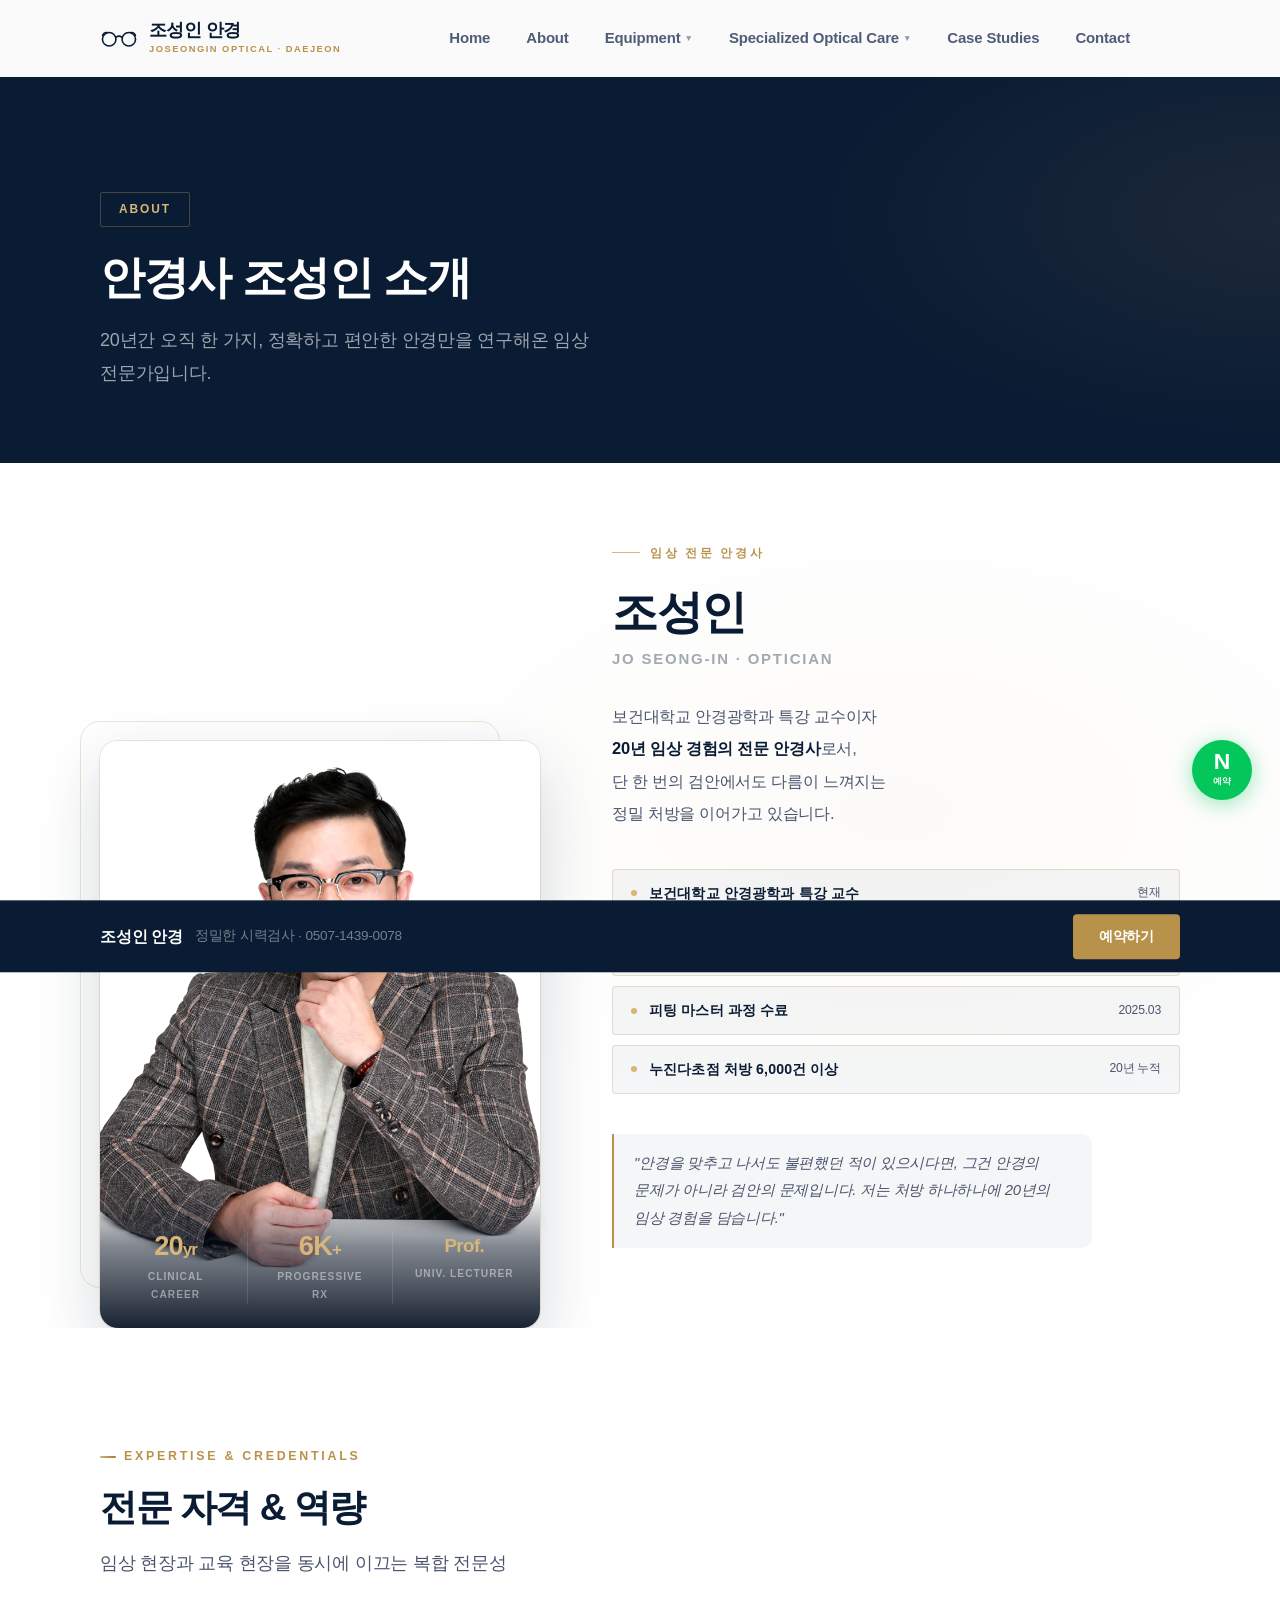
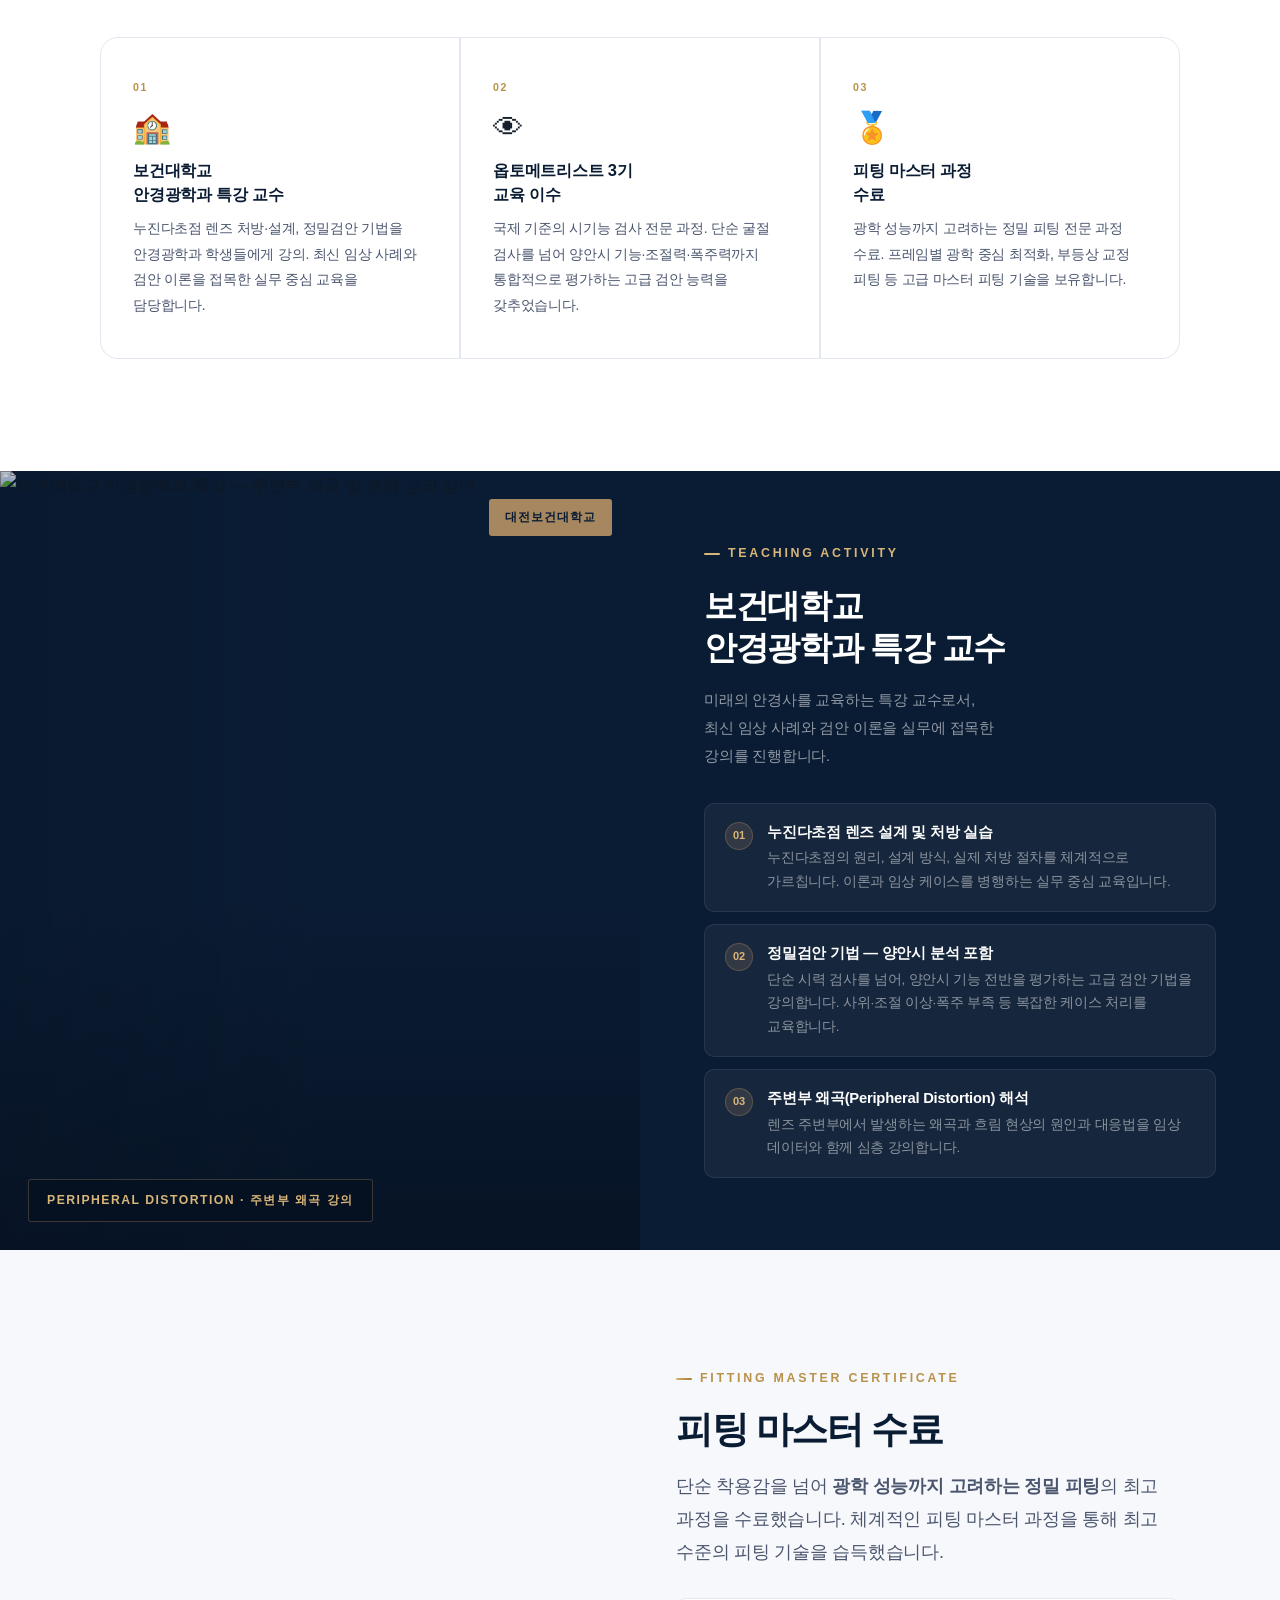
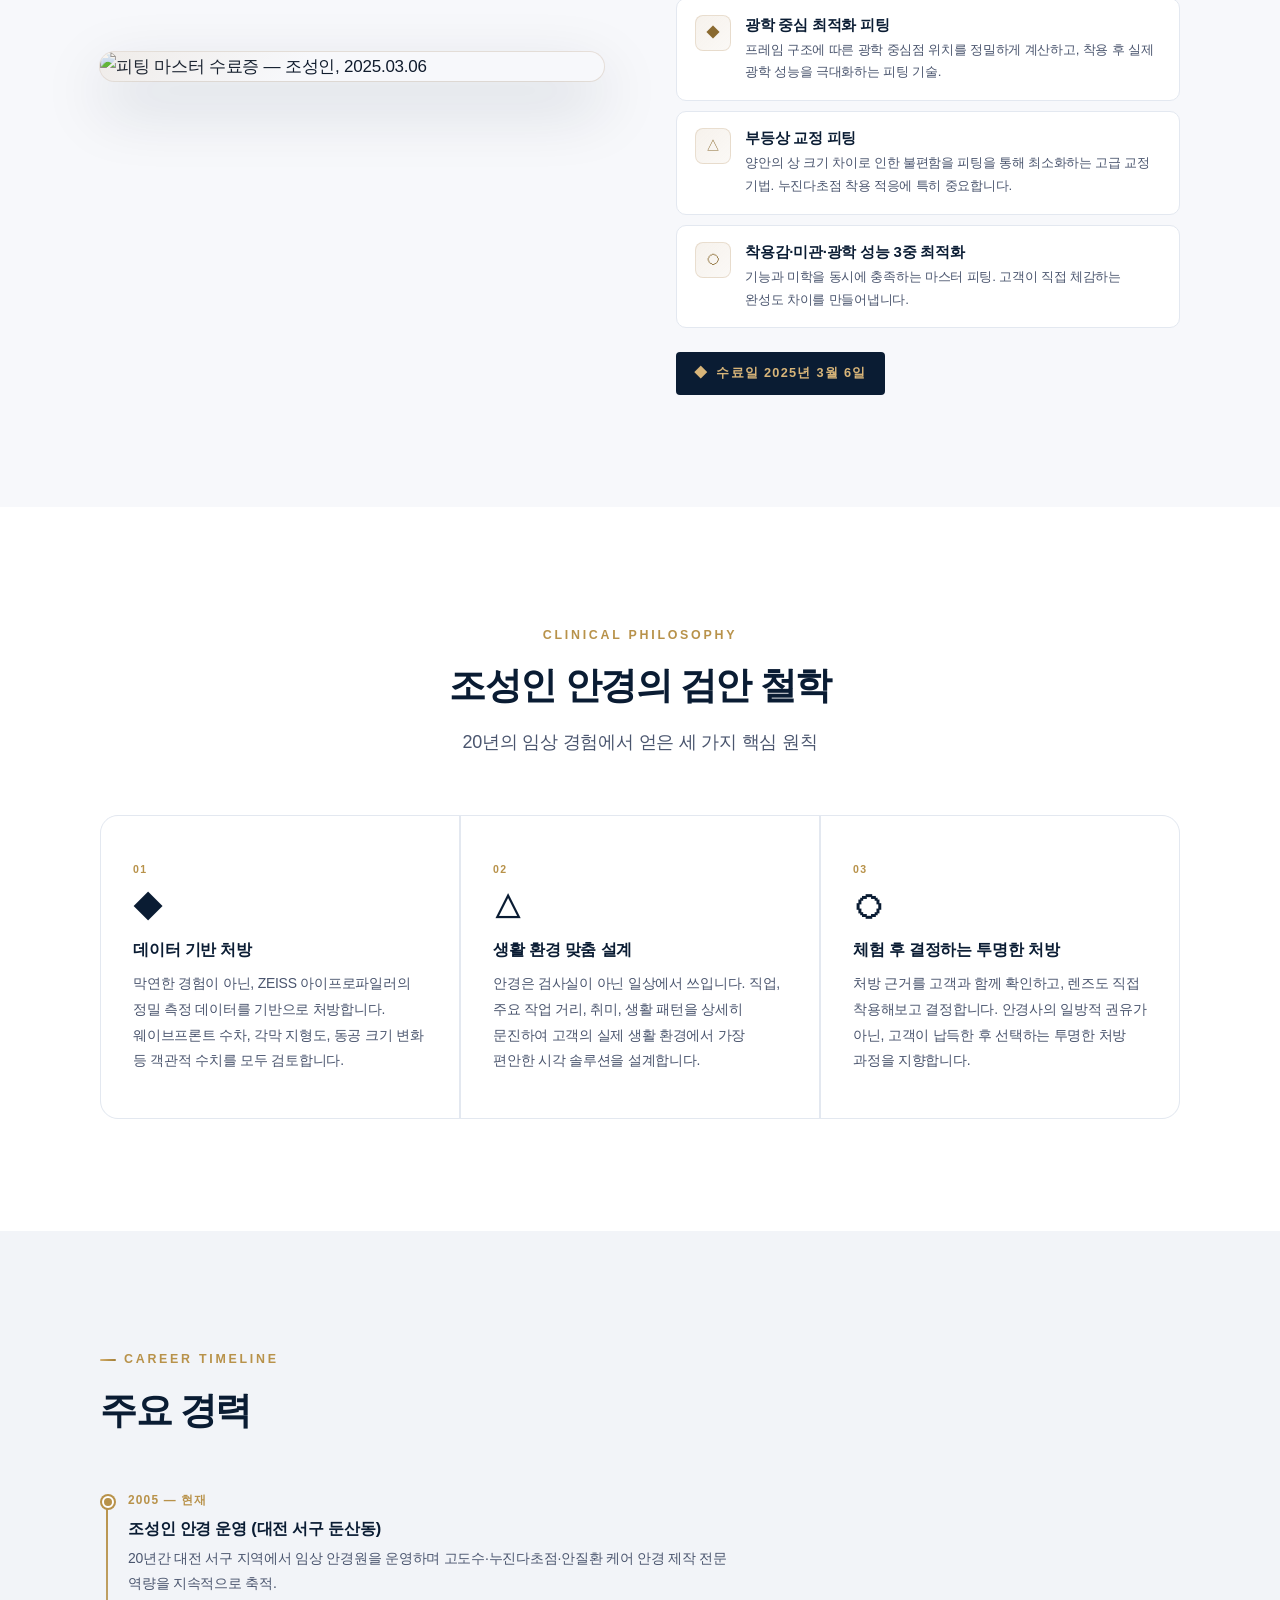
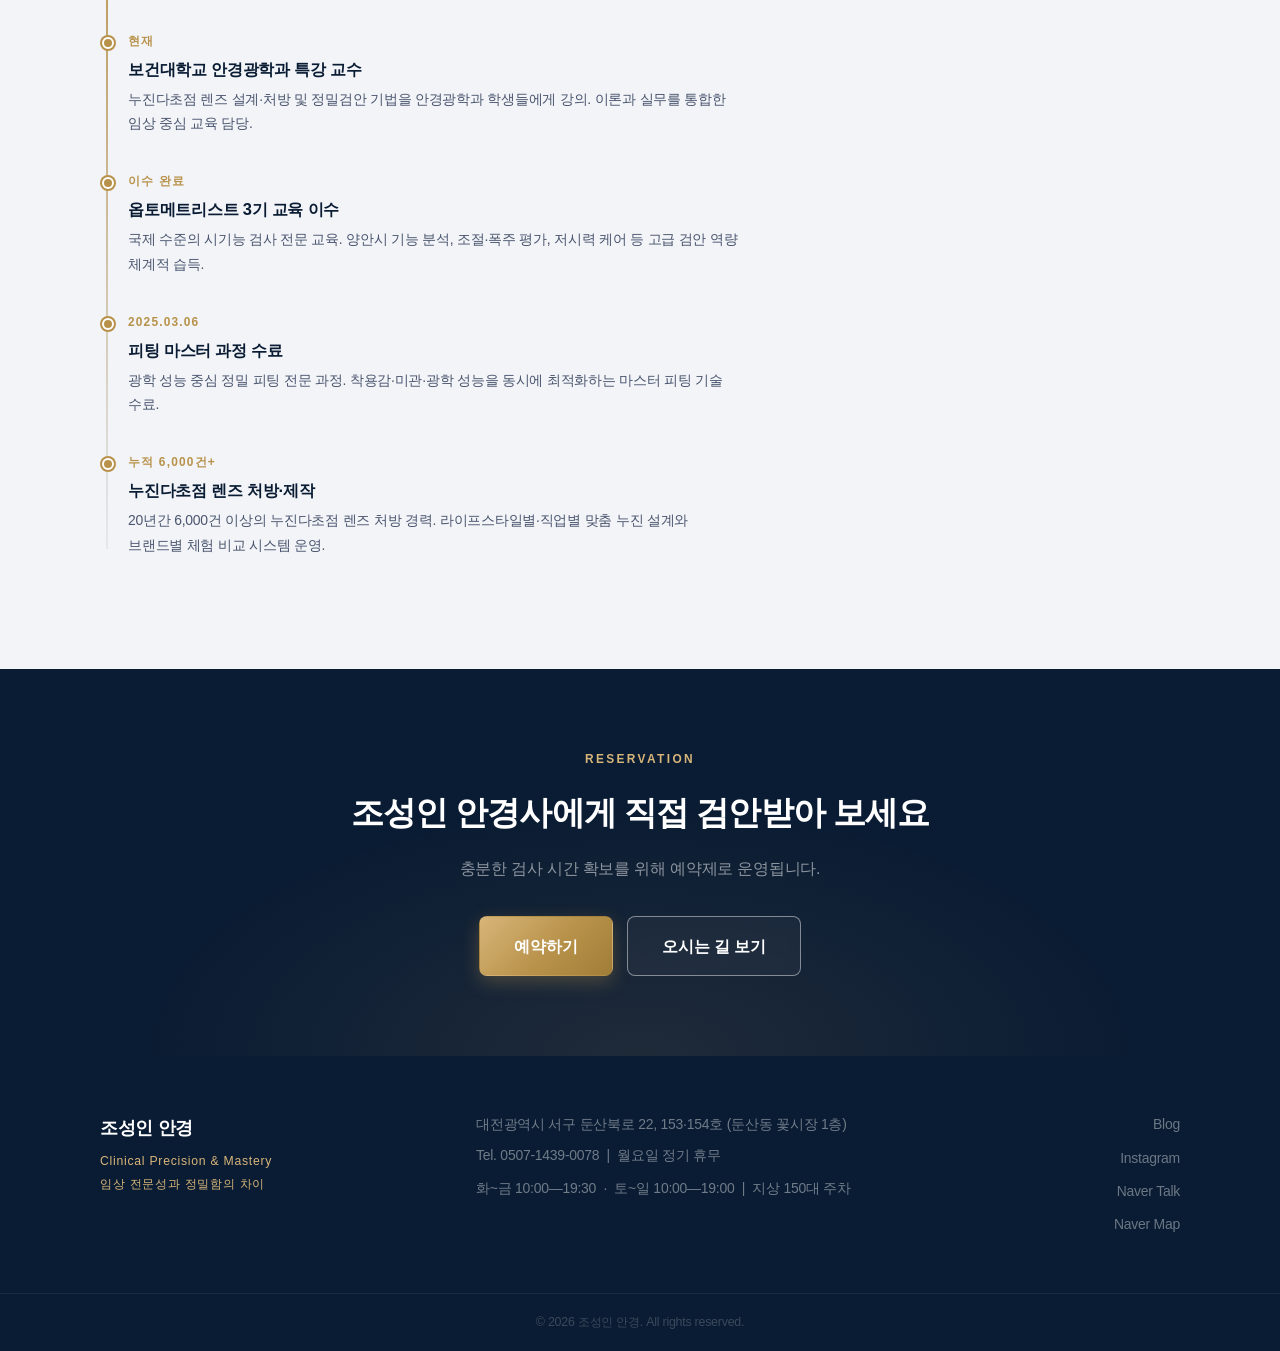
==== about.html @ 27fb85e1 "Merge pull request #1 from joseongin/genspark_ai_developer 홈화면 UX/UI 전면 개편 + 케이스스터디 타이포그래피 재설계 + 전체 " ====
<!DOCTYPE html>
<html lang="ko">
<head>
<meta charset="UTF-8"/>
<meta name="viewport" content="width=device-width, initial-scale=1.0"/>
<meta http-equiv="Cache-Control" content="no-cache, no-store, must-revalidate"/>
<meta http-equiv="Pragma" content="no-cache"/>
<meta http-equiv="Expires" content="0"/>
<title>안경사 소개 — 조성인 안경</title>
<meta name="description" content="20년 임상 경력, 보건대학교 특강 교수, 옵토메트리스트 3기, 피팅 마스터 수료. 안경사 조성인을 소개합니다."/>
<link rel="icon" href="favicon.ico"/>
<link rel="stylesheet" href="css/common.css?v=20260724b"/>
<style>

/* ══════════════════════════════════════
   ABOUT — 애니메이션 토큰
══════════════════════════════════════ */
:root {
  --ease-out-expo: cubic-bezier(0.16,1,0.3,1);
  --ease-in-out-quart: cubic-bezier(0.76,0,0.24,1);
}

/* ══════════════════════════════════════
   §1 PROFILE HERO — 시네마틱 인물 소개
══════════════════════════════════════ */
.about-hero {
  background: #fff;
  position: relative;
  overflow: hidden;
  padding: 0;
}
/* 배경 텍스처 */
.about-hero::before {
  content: '';
  position: absolute; inset: 0;
  background:
    radial-gradient(ellipse 70% 60% at 70% 40%, rgba(184,147,100,.04) 0%, transparent 65%);
  pointer-events: none;
}
.about-hero-inner {
  max-width: var(--max-w);
  margin: 0 auto;
  padding: 0 var(--px);
  display: grid;
  grid-template-columns: 440px 1fr;
  gap: 0;
  align-items: stretch;
  min-height: 680px;
}

/* 좌측: 인물 사진 컬럼 */
.about-hero-photo {
  position: relative;
  display: flex;
  flex-direction: column;
  justify-content: flex-end;
}
.about-hero-photo-frame {
  position: relative;
  margin-top: 64px; /* nav 아래 여백 */
}
/* 골드 장식 라인 */
.about-hero-photo-frame::before {
  content: '';
  position: absolute;
  top: -20px; left: -20px;
  right: 40px; bottom: 40px;
  border: 1px solid rgba(184,147,100,.25);
  border-radius: calc(var(--rl) + 2px);
  pointer-events: none;
  z-index: 0;
}
.about-hero-photo-frame::after {
  content: '';
  position: absolute;
  bottom: -6px; right: -6px;
  width: 120px; height: 120px;
  background: linear-gradient(135deg, var(--gold) 0%, rgba(184,147,100,0) 60%);
  opacity: .18;
  border-radius: 0 0 var(--rl) 0;
  pointer-events: none;
}
.about-hero-img {
  position: relative; z-index: 1;
  border-radius: var(--rl);
  overflow: hidden;
  box-shadow:
    0 24px 64px rgba(11,31,58,.18),
    0 0 0 1px rgba(184,147,100,.22);
}
.about-hero-img img {
  width: 100%;
  aspect-ratio: 3/4;
  object-fit: cover;
  object-position: center top;
  display: block;
  filter: brightness(1.02) contrast(1.03);
}
/* 이미지 하단 골드 배지 오버레이 */
.about-hero-img-badge {
  position: absolute; z-index: 2;
  bottom: 0; left: 0; right: 0;
  background: linear-gradient(to top, rgba(6,16,32,.92) 0%, rgba(6,16,32,.5) 60%, transparent 100%);
  padding: 40px 24px 24px;
  display: flex; gap: 20px;
}
.ahib-item {
  text-align: center; flex: 1;
}
.ahib-num {
  font-size: 1.6rem; font-weight: 800;
  color: var(--gold-l); line-height: 1;
  letter-spacing: -.03em;
}
.ahib-lbl {
  font-size: .6rem; font-weight: 700;
  color: rgba(255,255,255,.45);
  letter-spacing: .1em; text-transform: uppercase;
  margin-top: 4px; display: block;
}
.ahib-divider {
  width: 1px; background: rgba(255,255,255,.12);
  align-self: stretch;
}

/* 우측: 텍스트 컬럼 */
.about-hero-body {
  padding: 80px 0 80px 72px;
  display: flex; flex-direction: column; justify-content: center;
  color: var(--navy);
}
.about-hero-tag {
  display: inline-flex; align-items: center; gap: 10px;
  font-size: .7rem; font-weight: 700; letter-spacing: .22em;
  color: var(--gold); text-transform: uppercase;
  margin-bottom: 24px;
}
.about-hero-tag::before {
  content: '';
  display: inline-block; width: 28px; height: 1px;
  background: var(--gold-l); flex-shrink: 0;
}
.about-hero-name {
  font-size: clamp(2.4rem, 3.6vw, 3.8rem);
  font-weight: 800; color: var(--navy);
  letter-spacing: -.032em; line-height: 1.1;
  margin-bottom: 8px;
}
.about-hero-name-en {
  font-size: .88rem; font-weight: 700;
  color: rgba(11,31,58,.38); letter-spacing: .12em;
  text-transform: uppercase; margin-bottom: 28px;
  display: block;
}
.about-hero-desc {
  font-size: .97rem; color: var(--sub);
  line-height: 1.95; margin-bottom: 40px;
  word-break: keep-all; max-width: 480px;
}
.about-hero-desc strong { color: var(--navy); font-weight: 700; }

/* 자격 배지 리스트 */
.about-cred-list {
  display: flex; flex-direction: column; gap: 10px;
  margin-bottom: 40px;
}
.about-cred-chip {
  display: inline-flex; align-items: center; gap: 12px;
  padding: 11px 18px;
  background: rgba(11,31,58,.04);
  border: 1px solid rgba(184,147,100,.28);
  border-radius: 4px;
  transition: background .25s, border-color .25s;
  cursor: default;
}
.about-cred-chip:hover {
  background: rgba(184,147,100,.08);
  border-color: rgba(184,147,100,.5);
}
.about-cred-chip-dot {
  width: 6px; height: 6px; border-radius: 50%;
  background: var(--gold-l); flex-shrink: 0;
}
.about-cred-chip-text {
  font-size: .83rem; font-weight: 700;
  color: var(--navy); letter-spacing: .01em;
}
.about-cred-chip-sub {
  font-size: .72rem; color: var(--sub);
  margin-left: auto; white-space: nowrap; font-weight: 500;
}

/* 인용구 */
.about-hero-quote {
  border-left: 2px solid var(--gold);
  padding: 16px 20px;
  background: rgba(11,31,58,.04);
  border-radius: 0 var(--r) var(--r) 0;
  max-width: 480px;
}
.about-hero-quote p {
  font-size: .875rem; color: var(--sub);
  line-height: 1.85; font-style: italic; word-break: keep-all;
}

/* ══════════════════════════════════════
   §2 CREDENTIALS — 전문 자격 카드
══════════════════════════════════════ */
.cred-cards {
  display: grid;
  grid-template-columns: repeat(3, 1fr);
  gap: 2px;
  background: var(--bdr);
  border: 1px solid var(--bdr);
  border-radius: var(--rl);
  overflow: hidden;
}
.cred-card {
  background: #fff;
  padding: 40px 32px;
  transition: background .3s, transform .3s;
  position: relative;
}
.cred-card::before {
  content: '';
  position: absolute; top: 0; left: 0; right: 0;
  height: 3px;
  background: linear-gradient(90deg, var(--gold), var(--gold-l));
  transform: scaleX(0); transform-origin: left;
  transition: transform .4s var(--ease-out-expo);
}
.cred-card:hover::before { transform: scaleX(1); }
.cred-card:hover { background: var(--off); transform: translateY(-3px); }
.cred-card-num {
  font-size: .62rem; font-weight: 700; color: var(--gold);
  letter-spacing: .16em; margin-bottom: 16px; display: block;
}
.cred-card-icon {
  font-size: 1.8rem; display: block; margin-bottom: 16px;
  line-height: 1;
}
.cred-card h3 {
  font-size: .97rem; font-weight: 800; color: var(--navy);
  line-height: 1.45; margin-bottom: 10px; word-break: keep-all;
}
.cred-card p {
  font-size: .82rem; color: var(--sub);
  line-height: 1.82; word-break: keep-all;
}

/* ══════════════════════════════════════
   §3 LECTURE — 강의 활동 (풀블리드 이미지)
══════════════════════════════════════ */
.lecture-feature {
  display: grid;
  grid-template-columns: 1fr 1fr;
  min-height: 580px;
  overflow: hidden;
}
.lecture-feature-visual {
  position: relative;
  overflow: hidden;
}
.lecture-feature-visual img {
  width: 100%; height: 100%;
  object-fit: cover;
  object-position: 60% center;
  display: block;
  transition: transform 1.2s var(--ease-in-out-quart);
  filter: brightness(.9) contrast(1.05);
}
.lecture-feature-visual:hover img { transform: scale(1.04); }
.lecture-feature-ov {
  position: absolute; inset: 0;
  background: linear-gradient(
    to right,
    rgba(6,16,32,.18) 0%,
    transparent 50%
  ),
  linear-gradient(
    to top,
    rgba(6,16,32,.72) 0%,
    transparent 45%
  );
}
/* 강의 주제 태그 — 사진 하단 오버레이 */
.lecture-feature-tag {
  position: absolute; bottom: 28px; left: 28px;
  background: rgba(6,16,32,.82);
  backdrop-filter: blur(8px);
  -webkit-backdrop-filter: blur(8px);
  border: 1px solid rgba(184,147,100,.3);
  border-radius: 3px;
  padding: 10px 18px;
  color: var(--gold-l);
  font-size: .72rem; font-weight: 700; letter-spacing: .12em;
  text-transform: uppercase;
  z-index: 2;
}
/* 수강생 수 배지 */
.lecture-feature-count {
  position: absolute; top: 28px; right: 28px;
  background: rgba(184,147,100,.9);
  border-radius: 3px;
  padding: 8px 16px;
  color: var(--navy);
  font-size: .72rem; font-weight: 800; letter-spacing: .08em;
  z-index: 2;
}

.lecture-feature-body {
  background: var(--navy);
  padding: 72px clamp(36px,5vw,80px);
  display: flex; flex-direction: column; justify-content: center;
  color: #fff;
}
.lecture-feature-body .s-label--lt { margin-bottom: 20px; }
.lecture-feature-body .s-title--lt {
  margin-bottom: 20px;
}
.lecture-feature-body .s-sub--lt {
  margin-bottom: 32px; font-size: .92rem;
}

/* 강의 포인트 리스트 */
.lecture-pts { display: flex; flex-direction: column; gap: 12px; }
.lpt {
  display: flex; gap: 14px; align-items: flex-start;
  padding: 18px 20px;
  background: rgba(255,255,255,.05);
  border: 1px solid rgba(255,255,255,.08);
  border-radius: var(--r);
  transition: background .25s, border-color .25s;
}
.lpt:hover {
  background: rgba(184,147,100,.1);
  border-color: rgba(184,147,100,.3);
}
.lpt-mark {
  width: 28px; height: 28px; border-radius: 50%;
  background: rgba(184,147,100,.18);
  border: 1px solid rgba(184,147,100,.3);
  display: flex; align-items: center; justify-content: center;
  flex-shrink: 0;
  font-size: .65rem; font-weight: 800;
  color: var(--gold-l);
}
.lpt h4 {
  font-size: .87rem; font-weight: 800; color: #fff;
  margin-bottom: 4px; line-height: 1.4; word-break: keep-all;
}
.lpt p {
  font-size: .8rem; color: rgba(255,255,255,.5);
  line-height: 1.72; word-break: keep-all;
}

/* ══════════════════════════════════════
   §4 CERTIFICATE — 피팅 마스터 수료증
══════════════════════════════════════ */
.cert-section {
  background: var(--off);
}
.cert-inner {
  display: grid;
  grid-template-columns: 1fr 1fr;
  gap: 72px;
  align-items: center;
}
/* 수료증 사진 프레임 */
.cert-visual {
  position: relative;
}
.cert-frame {
  position: relative;
  border-radius: var(--rl);
  overflow: hidden;
  box-shadow:
    0 24px 64px rgba(11,31,58,.18),
    0 0 0 1px rgba(184,147,100,.2);
}
.cert-frame img {
  width: 100%;
  display: block;
  object-fit: cover;
  filter: brightness(1.04) contrast(1.06) saturate(1.04);
  transition: transform .8s var(--ease-in-out-quart);
}
.cert-frame:hover img { transform: scale(1.03); }
/* 수료증 위 골드 장식 */
.cert-frame::before {
  content: '';
  position: absolute; inset: 0; z-index: 1;
  background: linear-gradient(
    135deg,
    rgba(184,147,100,.12) 0%,
    transparent 40%
  );
  pointer-events: none;
}
/* 발행처 배지 */
.cert-issuer {
  position: absolute; z-index: 2;
  bottom: -18px; right: 28px;
  background: var(--navy);
  border: 1px solid rgba(184,147,100,.35);
  border-radius: var(--r);
  padding: 14px 22px;
  box-shadow: 0 8px 28px rgba(0,0,0,.18);
  display: flex; align-items: center; gap: 12px;
}
.cert-issuer-icon {
  width: 36px; height: 36px;
  background: linear-gradient(135deg, var(--gold), var(--gold-l));
  border-radius: 50%;
  display: flex; align-items: center; justify-content: center;
  font-size: .9rem; font-weight: 800; color: var(--navy);
  flex-shrink: 0;
}
.cert-issuer-text {
  display: flex; flex-direction: column;
}
.cert-issuer-name {
  font-size: .78rem; font-weight: 800; color: #fff;
  letter-spacing: -.01em; line-height: 1.3;
}
.cert-issuer-sub {
  font-size: .65rem; color: rgba(255,255,255,.42);
  letter-spacing: .04em;
}

/* 수료증 텍스트 */
.cert-body {}
.cert-body .s-sub {
  margin-bottom: 28px;
}
/* 수료 항목 */
.cert-items {
  display: flex; flex-direction: column; gap: 10px;
  margin-top: 28px;
}
.cert-item {
  display: flex; gap: 14px; align-items: flex-start;
  padding: 16px 18px;
  background: #fff;
  border: 1px solid var(--bdr);
  border-radius: var(--r);
  transition: var(--tr);
}
.cert-item:hover {
  border-color: var(--gold);
  box-shadow: 0 4px 20px rgba(184,147,100,.12);
  transform: translateX(4px);
}
.cert-item-mark {
  width: 36px; height: 36px;
  background: linear-gradient(135deg, rgba(184,147,100,.12) 0%, rgba(184,147,100,.06) 100%);
  border: 1px solid rgba(184,147,100,.25);
  border-radius: 8px;
  display: flex; align-items: center; justify-content: center;
  flex-shrink: 0;
  font-size: .8rem; color: var(--gold-d);
}
.cert-item h4 {
  font-size: .88rem; font-weight: 800; color: var(--navy);
  margin-bottom: 3px; line-height: 1.4; word-break: keep-all;
}
.cert-item p {
  font-size: .79rem; color: var(--sub);
  line-height: 1.7; word-break: keep-all;
}
/* 수료일 */
.cert-date-badge {
  display: inline-flex; align-items: center; gap: 8px;
  margin-top: 24px;
  padding: 10px 18px;
  background: var(--navy);
  border-radius: 4px;
  color: var(--gold-l);
  font-size: .75rem; font-weight: 700; letter-spacing: .1em;
}

/* ══════════════════════════════════════
   §5 PHILOSOPHY
══════════════════════════════════════ */
.phil-grid {
  display: grid; grid-template-columns: repeat(3, 1fr);
  gap: 2px;
  background: var(--bdr);
  border: 1px solid var(--bdr);
  border-radius: var(--rl);
  overflow: hidden;
}
.phil-card {
  background: #fff;
  padding: 44px 32px;
  transition: background .3s, transform .3s;
  position: relative;
}
.phil-card:hover { background: var(--off); transform: translateY(-3px); }
.phil-card::after {
  content: '';
  position: absolute; bottom: 0; left: 0; right: 0;
  height: 3px;
  background: linear-gradient(90deg, var(--gold), var(--gold-l));
  transform: scaleX(0); transform-origin: left;
  transition: transform .4s var(--ease-out-expo);
}
.phil-card:hover::after { transform: scaleX(1); }
.phil-num { font-size: .62rem; font-weight: 700; color: var(--gold); letter-spacing: .14em; margin-bottom: 14px; display: block; }
.phil-mark { font-size: 1.7rem; color: var(--navy); display: block; margin-bottom: 16px; line-height: 1; }
.phil-card h3 { font-size: .97rem; font-weight: 800; color: var(--navy); margin-bottom: 10px; line-height: 1.42; word-break: keep-all; }
.phil-card p { font-size: .82rem; color: var(--sub); line-height: 1.85; word-break: keep-all; }

/* ══════════════════════════════════════
   §6 TIMELINE
══════════════════════════════════════ */
.timeline { position: relative; padding-left: 28px; }
.timeline::before {
  content: ''; position: absolute; left: 6px; top: 8px; bottom: 8px;
  width: 2px;
  background: linear-gradient(to bottom, var(--gold) 0%, var(--bdr) 100%);
}
.tl-item { position: relative; margin-bottom: 36px; }
.tl-item:last-child { margin-bottom: 0; }
.tl-dot {
  position: absolute;
  left: -26px; top: 6px;
  width: 12px; height: 12px; border-radius: 50%;
  background: var(--gold);
  border: 2px solid #fff;
  box-shadow: 0 0 0 2px var(--gold);
}
.tl-year {
  font-size: .7rem; font-weight: 700; color: var(--gold);
  letter-spacing: .1em; margin-bottom: 6px; display: block;
}
.tl-title {
  font-size: .97rem; font-weight: 800; color: var(--navy);
  margin-bottom: 5px; word-break: keep-all; line-height: 1.45;
}
.tl-desc {
  font-size: .82rem; color: var(--sub);
  line-height: 1.75; word-break: keep-all;
}

/* ══════════════════════════════════════
   RESPONSIVE
══════════════════════════════════════ */
@media (max-width: 1080px) {
  .about-hero-inner { grid-template-columns: 380px 1fr; }
  .about-hero-body { padding-left: 52px; }
  .cert-inner { gap: 48px; }
}
@media (max-width: 960px) {
  .about-hero-inner {
    grid-template-columns: 1fr;
    min-height: auto;
  }
  .about-hero-photo { order: -1; }
  .about-hero-photo-frame { margin-top: 0; }
  .about-hero-img img { aspect-ratio: 4/3; object-position: center 15%; }
  .about-hero-body { padding: 48px 0 64px; }
  .about-hero-name { font-size: clamp(2rem, 6vw, 3rem); }
  .about-hero-desc { max-width: 100%; }
  .about-hero-quote { max-width: 100%; }

  .lecture-feature { grid-template-columns: 1fr; }
  .lecture-feature-visual { min-height: 360px; }
  .lecture-feature-visual img { object-position: 60% 35%; }

  .cert-inner { grid-template-columns: 1fr; gap: 40px; }
  .cert-issuer { bottom: -14px; right: 20px; }

  .cred-cards { grid-template-columns: 1fr; gap: 0; }
  .phil-grid { grid-template-columns: 1fr 1fr; }
}
@media (max-width: 600px) {
  .phil-grid { grid-template-columns: 1fr; }
  .about-cred-chip-sub { display: none; }
}
</style>
</head>
<body>
<div id="ticker-slot"></div>

<!-- ══════════════════════════════════════
     PAGE HERO
══════════════════════════════════════ -->
<section class="page-hero">
  <div class="wrap page-hero-inner rv">
    <div class="page-hero-tag">About</div>
    <h1 class="page-hero-title">안경사 조성인 소개</h1>
    <p class="page-hero-sub">20년간 오직 한 가지, 정확하고 편안한 안경만을 연구해온 임상 전문가입니다.</p>
  </div>
</section>

<!-- ══════════════════════════════════════
     §1 PROFILE HERO — 시네마틱 인물 소개
══════════════════════════════════════ -->
<section class="about-hero">
  <div class="about-hero-inner">

    <!-- 좌: 인물 사진 -->
    <div class="about-hero-photo rv">
      <div class="about-hero-photo-frame">
        <div class="about-hero-img">
          <img
            src="img/about-portrait-new.jpg"
            alt="안경사 조성인 — 대전 프리미엄 임상 안경"
            loading="eager"/>
          <!-- 하단 수치 오버레이 -->
          <div class="about-hero-img-badge">
            <div class="ahib-item">
              <span class="ahib-num">20<span style="font-size:1rem">yr</span></span>
              <span class="ahib-lbl">Clinical Career</span>
            </div>
            <div class="ahib-divider"></div>
            <div class="ahib-item">
              <span class="ahib-num">6K<span style="font-size:1rem">+</span></span>
              <span class="ahib-lbl">Progressive Rx</span>
            </div>
            <div class="ahib-divider"></div>
            <div class="ahib-item">
              <span class="ahib-num" style="font-size:1.1rem">Prof.</span>
              <span class="ahib-lbl">Univ. Lecturer</span>
            </div>
          </div>
        </div>
      </div>
    </div>

    <!-- 우: 텍스트 -->
    <div class="about-hero-body rv d1">
      <div class="about-hero-tag">임상 전문 안경사</div>
      <h2 class="about-hero-name">조성인</h2>
      <span class="about-hero-name-en">Jo Seong-in · Optician</span>
      <p class="about-hero-desc">
        보건대학교 안경광학과 특강 교수이자<br>
        <strong>20년 임상 경험의 전문 안경사</strong>로서,<br>
        단 한 번의 검안에서도 다름이 느껴지는<br>
        정밀 처방을 이어가고 있습니다.
      </p>

      <div class="about-cred-list">
        <div class="about-cred-chip">
          <span class="about-cred-chip-dot"></span>
          <span class="about-cred-chip-text">보건대학교 안경광학과 특강 교수</span>
          <span class="about-cred-chip-sub">현재</span>
        </div>
        <div class="about-cred-chip">
          <span class="about-cred-chip-dot"></span>
          <span class="about-cred-chip-text">옵토메트리스트 3기 교육 이수</span>
          <span class="about-cred-chip-sub">국제 시기능 전문 과정</span>
        </div>
        <div class="about-cred-chip">
          <span class="about-cred-chip-dot"></span>
          <span class="about-cred-chip-text">피팅 마스터 과정 수료</span>
          <span class="about-cred-chip-sub">2025.03</span>
        </div>
        <div class="about-cred-chip">
          <span class="about-cred-chip-dot"></span>
          <span class="about-cred-chip-text">누진다초점 처방 6,000건 이상</span>
          <span class="about-cred-chip-sub">20년 누적</span>
        </div>
      </div>

      <div class="about-hero-quote">
        <p>"안경을 맞추고 나서도 불편했던 적이 있으시다면, 그건 안경의 문제가 아니라 검안의 문제입니다. 저는 처방 하나하나에 20년의 임상 경험을 담습니다."</p>
      </div>
    </div>

  </div>
</section>

<!-- ══════════════════════════════════════
     §2 CREDENTIALS — 전문 자격 3가지
══════════════════════════════════════ -->
<section class="page-sec">
  <div class="wrap">
    <div class="s-head rv">
      <div class="s-label">Expertise &amp; Credentials</div>
      <h2 class="s-title">전문 자격 &amp; 역량</h2>
      <p class="s-sub">임상 현장과 교육 현장을 동시에 이끄는 복합 전문성</p>
    </div>
    <div class="cred-cards rv">
      <div class="cred-card">
        <span class="cred-card-num">01</span>
        <span class="cred-card-icon">&#127979;</span>
        <h3>보건대학교<br>안경광학과 특강 교수</h3>
        <p>누진다초점 렌즈 처방·설계, 정밀검안 기법을 안경광학과 학생들에게 강의. 최신 임상 사례와 검안 이론을 접목한 실무 중심 교육을 담당합니다.</p>
      </div>
      <div class="cred-card">
        <span class="cred-card-num">02</span>
        <span class="cred-card-icon">&#128065;</span>
        <h3>옵토메트리스트 3기<br>교육 이수</h3>
        <p>국제 기준의 시기능 검사 전문 과정. 단순 굴절 검사를 넘어 양안시 기능·조절력·폭주력까지 통합적으로 평가하는 고급 검안 능력을 갖추었습니다.</p>
      </div>
      <div class="cred-card">
        <span class="cred-card-num">03</span>
        <span class="cred-card-icon">&#127941;</span>
        <h3>피팅 마스터 과정<br>수료</h3>
        <p>광학 성능까지 고려하는 정밀 피팅 전문 과정 수료. 프레임별 광학 중심 최적화, 부등상 교정 피팅 등 고급 마스터 피팅 기술을 보유합니다.</p>
      </div>
    </div>
  </div>
</section>

<!-- ══════════════════════════════════════
     §3 LECTURE — 보건대학교 특강 (풀 이미지)
══════════════════════════════════════ -->
<section class="page-sec" style="padding:0; background:var(--navy);">
  <div class="lecture-feature">

    <!-- 강의실 사진 -->
    <div class="lecture-feature-visual sr sr-left">
      <img
        src="img/about-lecture-hall.jpg"
        alt="보건대학교 안경광학과 특강 — 주변부 왜곡 및 흐림 강의 장면"/>
      <div class="lecture-feature-ov"></div>
      <div class="lecture-feature-tag">Peripheral Distortion · 주변부 왜곡 강의</div>
      <div class="lecture-feature-count">대전보건대학교</div>
    </div>

    <!-- 텍스트 -->
    <div class="lecture-feature-body sr sr-right">
      <div class="s-label s-label--lt" style="margin-bottom:20px;">Teaching Activity</div>
      <h2 class="s-title s-title--lt" style="margin-bottom:16px; font-size:clamp(1.7rem,2.6vw,2.4rem);">
        보건대학교<br>안경광학과 특강 교수
      </h2>
      <p class="s-sub s-sub--lt" style="margin-bottom:32px; font-size:.9rem;">
        미래의 안경사를 교육하는 특강 교수로서,<br>
        최신 임상 사례와 검안 이론을 실무에 접목한<br>
        강의를 진행합니다.
      </p>

      <div class="lecture-pts">
        <div class="lpt">
          <div class="lpt-mark">01</div>
          <div>
            <h4>누진다초점 렌즈 설계 및 처방 실습</h4>
            <p>누진다초점의 원리, 설계 방식, 실제 처방 절차를 체계적으로 가르칩니다. 이론과 임상 케이스를 병행하는 실무 중심 교육입니다.</p>
          </div>
        </div>
        <div class="lpt">
          <div class="lpt-mark">02</div>
          <div>
            <h4>정밀검안 기법 — 양안시 분석 포함</h4>
            <p>단순 시력 검사를 넘어, 양안시 기능 전반을 평가하는 고급 검안 기법을 강의합니다. 사위·조절 이상·폭주 부족 등 복잡한 케이스 처리를 교육합니다.</p>
          </div>
        </div>
        <div class="lpt">
          <div class="lpt-mark">03</div>
          <div>
            <h4>주변부 왜곡(Peripheral Distortion) 해석</h4>
            <p>렌즈 주변부에서 발생하는 왜곡과 흐림 현상의 원인과 대응법을 임상 데이터와 함께 심층 강의합니다.</p>
          </div>
        </div>
      </div>
    </div>

  </div>
</section>

<!-- ══════════════════════════════════════
     §4 CERTIFICATE — 피팅 마스터 수료증
══════════════════════════════════════ -->
<section class="page-sec cert-section">
  <div class="wrap">
    <div class="cert-inner">

      <!-- 수료증 사진 -->
      <div class="rv sr-left" style="padding-bottom:24px;">
        <div class="cert-visual">
          <div class="cert-frame">
            <img
              src="img/about-certificate.jpg"
              alt="피팅 마스터 수료증 — 조성인, 2025.03.06"/>
          </div>

        </div>
      </div>

      <!-- 수료 내용 -->
      <div class="rv sr-right">
        <div class="s-label" style="margin-bottom:16px;">Fitting Master Certificate</div>
        <h2 class="s-title" style="margin-bottom:16px;">
          피팅 마스터 수료
        </h2>
        <p class="s-sub" style="margin-bottom:0; word-break:keep-all;">
          단순 착용감을 넘어 <strong>광학 성능까지 고려하는 정밀 피팅</strong>의 최고 과정을 수료했습니다.
          체계적인 피팅 마스터 과정을 통해 최고 수준의 피팅 기술을 습득했습니다.
        </p>

        <div class="cert-items">
          <div class="cert-item">
            <div class="cert-item-mark">&#9670;</div>
            <div>
              <h4>광학 중심 최적화 피팅</h4>
              <p>프레임 구조에 따른 광학 중심점 위치를 정밀하게 계산하고, 착용 후 실제 광학 성능을 극대화하는 피팅 기술.</p>
            </div>
          </div>
          <div class="cert-item">
            <div class="cert-item-mark">&#9651;</div>
            <div>
              <h4>부등상 교정 피팅</h4>
              <p>양안의 상 크기 차이로 인한 불편함을 피팅을 통해 최소화하는 고급 교정 기법. 누진다초점 착용 적응에 특히 중요합니다.</p>
            </div>
          </div>
          <div class="cert-item">
            <div class="cert-item-mark">&#9711;</div>
            <div>
              <h4>착용감·미관·광학 성능 3중 최적화</h4>
              <p>기능과 미학을 동시에 충족하는 마스터 피팅. 고객이 직접 체감하는 완성도 차이를 만들어냅니다.</p>
            </div>
          </div>
        </div>

        <div class="cert-date-badge">
          <span>&#9670;</span>
          <span>수료일 2025년 3월 6일</span>
        </div>
      </div>

    </div>
  </div>
</section>

<!-- ══════════════════════════════════════
     §5 PHILOSOPHY
══════════════════════════════════════ -->
<section class="page-sec">
  <div class="wrap">
    <div class="s-head s-head--c rv">
      <div class="s-label s-label--c">Clinical Philosophy</div>
      <h2 class="s-title">조성인 안경의 검안 철학</h2>
      <p class="s-sub">20년의 임상 경험에서 얻은 세 가지 핵심 원칙</p>
    </div>
    <div class="phil-grid">
      <div class="phil-card rv">
        <span class="phil-num">01</span>
        <b class="phil-mark">&#9670;</b>
        <h3>데이터 기반 처방</h3>
        <p>막연한 경험이 아닌, ZEISS 아이프로파일러의 정밀 측정 데이터를 기반으로 처방합니다. 웨이브프론트 수차, 각막 지형도, 동공 크기 변화 등 객관적 수치를 모두 검토합니다.</p>
      </div>
      <div class="phil-card rv d1">
        <span class="phil-num">02</span>
        <b class="phil-mark">&#9651;</b>
        <h3>생활 환경 맞춤 설계</h3>
        <p>안경은 검사실이 아닌 일상에서 쓰입니다. 직업, 주요 작업 거리, 취미, 생활 패턴을 상세히 문진하여 고객의 실제 생활 환경에서 가장 편안한 시각 솔루션을 설계합니다.</p>
      </div>
      <div class="phil-card rv d2">
        <span class="phil-num">03</span>
        <b class="phil-mark">&#9711;</b>
        <h3>체험 후 결정하는 투명한 처방</h3>
        <p>처방 근거를 고객과 함께 확인하고, 렌즈도 직접 착용해보고 결정합니다. 안경사의 일방적 권유가 아닌, 고객이 납득한 후 선택하는 투명한 처방 과정을 지향합니다.</p>
      </div>
    </div>
  </div>
</section>

<!-- ══════════════════════════════════════
     §6 TIMELINE
══════════════════════════════════════ -->
<section class="page-sec page-sec--g50">
  <div class="wrap">
    <div class="s-head rv">
      <div class="s-label">Career Timeline</div>
      <h2 class="s-title">주요 경력</h2>
    </div>
    <div style="max-width:640px;">
      <div class="timeline">

        <div class="tl-item rv">
          <div class="tl-dot"></div>
          <span class="tl-year">2005 — 현재</span>
          <div class="tl-title">조성인 안경 운영 (대전 서구 둔산동)</div>
          <div class="tl-desc">20년간 대전 서구 지역에서 임상 안경원을 운영하며 고도수·누진다초점·안질환 케어 안경 제작 전문 역량을 지속적으로 축적.</div>
        </div>

        <div class="tl-item rv d1">
          <div class="tl-dot"></div>
          <span class="tl-year">현재</span>
          <div class="tl-title">보건대학교 안경광학과 특강 교수</div>
          <div class="tl-desc">누진다초점 렌즈 설계·처방 및 정밀검안 기법을 안경광학과 학생들에게 강의. 이론과 실무를 통합한 임상 중심 교육 담당.</div>
        </div>

        <div class="tl-item rv d2">
          <div class="tl-dot"></div>
          <span class="tl-year">이수 완료</span>
          <div class="tl-title">옵토메트리스트 3기 교육 이수</div>
          <div class="tl-desc">국제 수준의 시기능 검사 전문 교육. 양안시 기능 분석, 조절·폭주 평가, 저시력 케어 등 고급 검안 역량 체계적 습득.</div>
        </div>

        <div class="tl-item rv d3">
          <div class="tl-dot"></div>
          <span class="tl-year">2025.03.06</span>
          <div class="tl-title">피팅 마스터 과정 수료</div>
          <div class="tl-desc">광학 성능 중심 정밀 피팅 전문 과정. 착용감·미관·광학 성능을 동시에 최적화하는 마스터 피팅 기술 수료.</div>
        </div>

        <div class="tl-item rv d4">
          <div class="tl-dot"></div>
          <span class="tl-year">누적 6,000건+</span>
          <div class="tl-title">누진다초점 렌즈 처방·제작</div>
          <div class="tl-desc">20년간 6,000건 이상의 누진다초점 렌즈 처방 경력. 라이프스타일별·직업별 맞춤 누진 설계와 브랜드별 체험 비교 시스템 운영.</div>
        </div>

      </div>
    </div>
  </div>
</section>

<!-- ══════════════════════════════════════
     CTA
══════════════════════════════════════ -->
<div style="background:var(--navy);padding:80px 0;text-align:center;position:relative;overflow:hidden;">
  <div style="position:absolute;inset:0;background:radial-gradient(ellipse 60% 100% at 50% 100%,rgba(184,147,100,.12) 0%,transparent 65%);pointer-events:none;"></div>
  <div class="wrap rv" style="position:relative;z-index:1;">
    <p style="font-size:.7rem;font-weight:700;letter-spacing:.2em;color:var(--gold-l);margin-bottom:14px;text-transform:uppercase;">Reservation</p>
    <h2 style="font-size:clamp(1.6rem,2.6vw,2.4rem);font-weight:800;color:#fff;letter-spacing:-.028em;margin-bottom:12px;word-break:keep-all;">조성인 안경사에게 직접 검안받아 보세요</h2>
    <p style="font-size:.95rem;color:rgba(255,255,255,.52);line-height:1.85;margin-bottom:32px;word-break:keep-all;">충분한 검사 시간 확보를 위해 예약제로 운영됩니다.</p>
    <div style="display:flex;justify-content:center;gap:14px;flex-wrap:wrap;">
      <a href="https://m.booking.naver.com/booking/13/bizes/819206/items/4948017?area=bmp&lang=ko&service-target=map-pc&startDate=2026-05-18&theme=place" target="_blank" class="btn btn-gold">예약하기</a>
      <a href="contact.html" class="btn btn-outline-lt">오시는 길 보기</a>
    </div>
  </div>
</div>

<script src="js/components.js"></script>
<script src="js/common.js"></script>
</body>
</html>
---- css/common.css ----
/* ================================================================
   조성인 안경 — Common Stylesheet v2
   Design: Navy & White · Clinical Precision · Premium
================================================================ */

/* ── Web Font: Pretendard (프리미엄 한글 웹폰트) ── */
@import url('https://cdn.jsdelivr.net/gh/orioncactus/pretendard@v1.3.9/dist/web/variable/pretendardvariable.min.css');

:root {
  --navy:      #0a1c33;
  --navy-2:    #14274a;
  --navy-3:    #1e3d6e;
  --gold:      #b8924a;
  --gold-l:    #d8b579;
  --gold-d:    #8a6a30;
  --white:     #ffffff;
  --off:       #f7f8fb;
  --g50:       #f2f4f8;
  --g100:      #e8ecf3;
  --g200:      #d0d8e8;
  --g400:      #8e9bb4;
  --g600:      #4f5c78;
  --g800:      #2a3348;
  --text:      #16202f;
  --sub:       #4a556e;
  --bdr:       #e3e8f0;
  --nav-h:     76px;
  --r:         10px;
  --rl:        18px;
  --sh-s:      0 2px 20px rgba(10,28,51,.06);
  --sh-m:      0 12px 44px rgba(10,28,51,.10);
  --sh-l:      0 30px 80px rgba(10,28,51,.16);
  --gold-grad: linear-gradient(135deg, #d8b579 0%, #b8924a 55%, #a07d38 100%);
  --font:      'Pretendard Variable', Pretendard, 'Apple SD Gothic Neo', 'Malgun Gothic', '맑은 고딕', sans-serif;
  --tr:        all .3s cubic-bezier(.4,0,.2,1);
  /* 여백 */
  --max-w:     1200px;
  --px:        60px;
  --sec-py:    112px;
}

*, *::before, *::after { box-sizing: border-box; margin: 0; padding: 0; }

html {
  scroll-behavior: smooth;
  font-size: 17px;           /* 기준 폰트 크기 상향 */
  -webkit-font-smoothing: antialiased;
  -moz-osx-font-smoothing: grayscale;
}

body {
  font-family: var(--font);
  color: var(--text);
  background: var(--white);
  line-height: 1.75;
  overflow-x: hidden;
  letter-spacing: -.014em;
  word-break: keep-all;
  font-feature-settings: "case", "ss01";
}

img { max-width: 100%; display: block; }
a { text-decoration: none; color: inherit; }
ul { list-style: none; }
button { cursor: pointer; border: none; outline: none; background: none; font-family: var(--font); }
strong { font-weight: 700; }

/* ── Layout ── */
.wrap {
  max-width: var(--max-w);
  margin: 0 auto;
  padding: 0 var(--px);
}
.page-sec       { padding: var(--sec-py) 0; }
.page-sec--lg   { padding: 120px 0; }
.page-sec--dark { background: var(--navy); }
.page-sec--off  { background: var(--off); }
.page-sec--g50  { background: var(--g50); }

/* ── Section Labels & Titles ── */
.s-label {
  display: inline-block;
  font-size: .73rem;
  font-weight: 800;
  letter-spacing: .22em;
  text-transform: uppercase;
  color: var(--gold);
  margin-bottom: 16px;
  padding-left: 24px;
  position: relative;
}
.s-label::before {
  content: '';
  position: absolute;
  left: 0; top: 50%;
  transform: translateY(-50%);
  width: 16px; height: 2px;
  border-radius: 2px;
  background: var(--gold-grad);
}
.s-label--c { padding-left: 0; }
.s-label--c::before { display: none; }
.s-label--lt { color: var(--gold-l); }
.s-label--lt::before { background: var(--gold-l); }

.s-title {
  font-size: clamp(2rem, 2.9vw, 2.75rem);
  font-weight: 800;
  color: var(--navy);
  line-height: 1.28;
  letter-spacing: -.04em;
  margin-bottom: 16px;
  word-break: keep-all;
}
.s-title--lt  { color: #fff; }
.s-title em   { font-style: normal; color: var(--gold-d); }

.s-sub {
  font-size: 1.06rem;
  color: var(--sub);
  line-height: 1.85;
  word-break: keep-all;
}
.s-sub--lt { color: rgba(255,255,255,.55); }

.s-head { margin-bottom: 56px; }
.s-head--c { text-align: center; }
.s-head--c .s-label { padding-left: 0; }
.s-head--c .s-label::before { display: none; }

/* ── Divider ── */
.s-divider {
  width: 40px; height: 2px;
  background: var(--gold);
  margin: 20px 0 0;
}
.s-head--c .s-divider { margin: 20px auto 0; }

/* ── Buttons ── */
.btn {
  display: inline-flex;
  align-items: center;
  gap: 8px;
  padding: 15px 34px;
  border-radius: 8px;
  font-size: .95rem;
  font-weight: 700;
  letter-spacing: -.01em;
  transition: var(--tr);
  border: 1.5px solid transparent;
  cursor: pointer;
  white-space: nowrap;
  font-family: var(--font);
  position: relative;
  overflow: hidden;
}
/* 은은한 광택 스윕 */
.btn::before {
  content: '';
  position: absolute; top: 0; left: -80%;
  width: 55%; height: 100%;
  background: linear-gradient(100deg, transparent, rgba(255,255,255,.22), transparent);
  transform: skewX(-18deg);
  transition: left .6s cubic-bezier(.4,0,.2,1);
  pointer-events: none;
}
.btn:hover::before { left: 130%; }
.btn-navy { background: var(--navy); color: #fff; }
.btn-navy:hover { background: var(--navy-2); transform: translateY(-3px); box-shadow: 0 12px 30px rgba(10,28,51,.3); }
.btn-gold { background: var(--gold-grad); color: #fff; box-shadow: 0 6px 18px rgba(184,146,74,.32); }
.btn-gold:hover { transform: translateY(-3px); box-shadow: 0 14px 34px rgba(184,146,74,.44); }
.btn-outline { background: transparent; color: var(--navy); border-color: var(--navy); }
.btn-outline:hover { background: var(--navy); color: #fff; transform: translateY(-2px); }
.btn-outline-lt { background: rgba(255,255,255,.04); color: #fff; border-color: rgba(255,255,255,.45); backdrop-filter: blur(6px); }
.btn-outline-lt:hover { background: rgba(255,255,255,.12); border-color: #fff; transform: translateY(-2px); }
.btn-white { background: #fff; color: var(--navy); }
.btn-white:hover { background: var(--off); transform: translateY(-2px); }
.btn-full { width: 100%; justify-content: center; }

/* ── Reveal Animation ── */
.rv { opacity: 0; transform: translateY(22px); transition: opacity .6s ease, transform .6s ease; }
.rv.on { opacity: 1; transform: translateY(0); }
.rv.d1 { transition-delay: .1s; }
.rv.d2 { transition-delay: .2s; }
.rv.d3 { transition-delay: .3s; }
.rv.d4 { transition-delay: .4s; }

/* ================================================================
   NAVIGATION — with Dropdown
================================================================ */
.nav {
  position: fixed;
  top: 0; left: 0; right: 0;
  z-index: 1000;
  background: rgba(255,255,255,.98);
  backdrop-filter: blur(20px);
  border-bottom: 1px solid transparent;
  transition: border-color .3s, box-shadow .3s;
}
.nav.scrolled { border-color: var(--bdr); box-shadow: var(--sh-s); }
.nav-inner {
  max-width: var(--max-w);
  margin: 0 auto;
  padding: 0 var(--px);
  height: var(--nav-h);
  display: flex;
  align-items: center;
  gap: 0;
}
.nav-logo {
  display: flex; align-items: center;
  gap: 11px; margin-right: auto; flex-shrink: 0;
}
.nav-logo-mark {
  flex-shrink: 0;
  width: 38px; height: 38px;
  display: flex; align-items: center; justify-content: center;
}
.nav-logo-mark svg { width: 38px; height: 22px; }
.nav-logo-txt { display: flex; flex-direction: column; gap: 1px; }
.nav-logo-main { font-size: 1.08rem; font-weight: 800; color: var(--navy); letter-spacing: -.03em; line-height: 1.15; }
.nav-logo-sub  { font-size: .55rem; font-weight: 700; color: var(--gold); letter-spacing: .16em; text-transform: uppercase; }

/* Nav links container */
.nav-links {
  display: flex;
  align-items: stretch;
  gap: 0;
  height: var(--nav-h);
  margin-right: 32px;
}

/* Individual nav item (wraps link + dropdown) */
.nav-item {
  position: relative;
  display: flex;
  align-items: center;
}

.nav-link {
  display: flex;
  align-items: center;
  gap: 4px;
  padding: 0 18px;
  font-size: .88rem;
  font-weight: 600;
  color: var(--g600);
  height: 100%;
  position: relative;
  transition: color .22s;
  white-space: nowrap;
  letter-spacing: -.01em;
}
.nav-link::after {
  content: '';
  position: absolute;
  bottom: 0; left: 18px; right: 18px;
  height: 2px;
  background: var(--navy);
  transform: scaleX(0);
  transition: transform .25s ease;
}
.nav-item:hover .nav-link,
.nav-link.act { color: var(--navy); }
.nav-item:hover .nav-link::after,
.nav-link.act::after { transform: scaleX(1); }

/* Dropdown arrow */
.nav-link .nav-arrow {
  font-size: .5rem;
  transition: transform .22s;
  color: var(--g400);
  margin-top: 1px;
}
.nav-item:hover .nav-link .nav-arrow { transform: rotate(180deg); color: var(--navy); }

/* Dropdown panel */
.nav-dropdown {
  position: absolute;
  top: calc(var(--nav-h) - 2px);
  left: 0;
  min-width: 220px;
  background: #fff;
  border: 1px solid var(--bdr);
  border-top: 2px solid var(--navy);
  box-shadow: var(--sh-m);
  border-radius: 0 0 var(--r) var(--r);
  padding: 8px 0;
  opacity: 0;
  visibility: hidden;
  transform: translateY(8px);
  transition: opacity .22s, transform .22s, visibility .22s;
  z-index: 10;
}
.nav-item:hover .nav-dropdown {
  opacity: 1;
  visibility: visible;
  transform: translateY(0);
}
.nav-dropdown a {
  display: block;
  padding: 11px 20px;
  font-size: .88rem;
  font-weight: 500;
  color: var(--g800);
  transition: background .18s, color .18s, padding-left .18s;
  white-space: nowrap;
}
.nav-dropdown a:hover {
  background: var(--g50);
  color: var(--navy);
  padding-left: 26px;
}
.nav-dropdown .dd-label {
  font-size: .62rem;
  font-weight: 700;
  letter-spacing: .1em;
  color: var(--g400);
  text-transform: uppercase;
  padding: 10px 20px 4px;
  display: block;
}

/* No nav-cta button */
.hamburger {
  display: none; flex-direction: column; gap: 5px;
  padding: 6px; cursor: pointer;
}
.hamburger span {
  display: block; width: 22px; height: 1.5px;
  background: var(--navy); border-radius: 2px; transition: var(--tr);
}
.hamburger.open span:nth-child(1) { transform: rotate(45deg) translate(4px,5px); }
.hamburger.open span:nth-child(2) { opacity: 0; }
.hamburger.open span:nth-child(3) { transform: rotate(-45deg) translate(4px,-5px); }

/* Drawer */
.drawer {
  position: fixed; top: 0; right: -100%;
  width: min(340px,100vw); height: 100%;
  background: #fff; z-index: 1100;
  box-shadow: var(--sh-l);
  transition: right .36s cubic-bezier(.4,0,.2,1);
  overflow-y: auto;
}
.drawer.open { right: 0; }
.drawer-inner { padding: 90px 28px 40px; display: flex; flex-direction: column; gap: 0; }
.drawer-close {
  position: absolute; top: 18px; right: 18px;
  width: 38px; height: 38px; border-radius: 50%;
  background: var(--g50); color: var(--g600);
  display: flex; align-items: center; justify-content: center;
  font-size: .9rem; cursor: pointer; transition: var(--tr); border: 1px solid var(--bdr);
}
.drawer-close:hover { background: var(--g100); }
.drawer-section-label {
  font-size: .65rem; font-weight: 700; letter-spacing: .12em; text-transform: uppercase;
  color: var(--g400); padding: 18px 0 6px; border-bottom: 1px solid var(--bdr);
}
.drawer-link {
  display: block; padding: 13px 4px;
  font-size: 1rem; font-weight: 600; color: var(--text);
  border-bottom: 1px solid var(--bdr); transition: color .2s, padding-left .2s;
}
.drawer-link:hover { color: var(--navy-2); padding-left: 8px; }
.drawer-sub-link {
  display: block; padding: 10px 16px;
  font-size: .9rem; font-weight: 500; color: var(--sub);
  border-bottom: 1px solid var(--g50); transition: color .2s;
}
.drawer-sub-link:hover { color: var(--navy); }
.drawer-cta {
  margin-top: 28px; width: 100%; padding: 15px;
  background: var(--navy); color: #fff;
  border-radius: 4px; font-size: .95rem; font-weight: 700; font-family: var(--font);
  transition: var(--tr);
}
.drawer-cta:hover { background: var(--navy-2); }
.drawer-bd {
  position: fixed; inset: 0; background: rgba(11,31,58,.5);
  z-index: 1099; opacity: 0; visibility: hidden;
  backdrop-filter: blur(4px); transition: var(--tr);
}
.drawer-bd.open { opacity: 1; visibility: visible; }

/* ================================================================
   TICKER
================================================================ */
.ticker { background: var(--navy); padding: 11px 0; overflow: hidden; white-space: nowrap; }
.ticker-track { display: inline-flex; gap: 0; animation: tick 36s linear infinite; }
@keyframes tick { from { transform: translateX(0); } to { transform: translateX(-50%); } }
.ticker-track span { font-size: .8rem; font-weight: 400; color: rgba(255,255,255,.5); letter-spacing: .04em; white-space: nowrap; padding: 0 20px; }
.ticker-dot { color: var(--gold) !important; font-size: .4rem !important; padding: 0 !important; vertical-align: middle; }

/* ================================================================
   FOOTER
================================================================ */
.footer { background: var(--navy); }
.footer-top { border-bottom: 1px solid rgba(255,255,255,.07); }
.footer-top-in {
  max-width: var(--max-w); margin: 0 auto; padding: 56px var(--px);
  display: grid; grid-template-columns: 1.4fr 1.8fr 1fr; gap: 48px; align-items: start;
}
.footer-brand-name { font-size: 1.08rem; font-weight: 800; color: #fff; margin-bottom: 6px; letter-spacing: -.02em; }
.footer-brand-sub  { font-size: .72rem; color: var(--gold-l); font-weight: 500; letter-spacing: .06em; line-height: 1.9; }
.footer-info p     { font-size: .82rem; color: rgba(255,255,255,.42); margin-bottom: 6px; line-height: 1.8; }
.footer-links { display: flex; flex-direction: column; gap: 9px; align-items: flex-end; }
.footer-links a { font-size: .82rem; color: rgba(255,255,255,.4); transition: color .2s; }
.footer-links a:hover { color: var(--gold-l); }
.footer-bot { max-width: var(--max-w); margin: 0 auto; padding: 18px var(--px); }
.footer-bot p { font-size: .73rem; color: rgba(255,255,255,.2); text-align: center; }

/* ================================================================
   FLOATING BUTTONS
================================================================ */
.float-group {
  position: fixed; right: 28px; bottom: 100px;
  z-index: 900;
  display: flex; flex-direction: column; align-items: center; gap: 10px;
}
.float-main {
  width: 60px; height: 60px; border-radius: 50%;
  background: #03c75a; color: #fff;
  display: flex; flex-direction: column; align-items: center; justify-content: center;
  gap: 1px; box-shadow: 0 4px 22px rgba(3,199,90,.42);
  transition: var(--tr); animation: fpulse 2.8s ease-in-out infinite;
  text-decoration: none;
}
.float-main:hover { transform: scale(1.07); background: #02b350; }
@keyframes fpulse {
  0%,100% { box-shadow: 0 4px 22px rgba(3,199,90,.42); }
  50% { box-shadow: 0 6px 32px rgba(3,199,90,.55), 0 0 0 8px rgba(3,199,90,.10); }
}
.float-main-ico { font-size: 1.35rem; font-weight: 900; line-height: 1; }
.float-main-lbl { font-size: .52rem; font-weight: 700; letter-spacing: .03em; }
.float-subs { display: flex; flex-direction: column; gap: 8px; align-items: center; }
.float-sub {
  width: 44px; height: 44px; border-radius: 50%;
  background: #fff; font-size: 1rem;
  display: flex; align-items: center; justify-content: center;
  box-shadow: var(--sh-m); transition: var(--tr); border: 1px solid var(--bdr);
}
.float-sub:hover { transform: scale(1.1); box-shadow: var(--sh-l); }

/* ================================================================
   STICKY BAR
================================================================ */
.sticky-bar {
  position: fixed; bottom: 0; left: 0; right: 0;
  z-index: 800; background: var(--navy);
  border-top: 1px solid rgba(255,255,255,.07);
  transform: translateY(100%);
  transition: transform .36s cubic-bezier(.4,0,.2,1);
}
.sticky-bar.on { transform: translateY(0); }
.sticky-bar-in {
  max-width: var(--max-w); margin: 0 auto; padding: 13px var(--px);
  display: flex; align-items: center; justify-content: space-between; gap: 14px;
}
.sticky-bar-txt { display: flex; gap: 12px; align-items: center; }
.sticky-bar-txt strong { font-size: .92rem; color: #fff; font-weight: 700; }
.sticky-bar-txt span { font-size: .8rem; color: rgba(255,255,255,.44); }
.sticky-bar-btn {
  background: var(--gold); color: #fff;
  padding: 10px 26px; border-radius: 4px;
  font-size: .85rem; font-weight: 700; cursor: pointer;
  white-space: nowrap; transition: var(--tr); border: none; font-family: var(--font);
}
.sticky-bar-btn:hover { background: var(--gold-d); }

/* ================================================================
   RESERVATION MODAL
================================================================ */
.modal {
  position: fixed; inset: 0; z-index: 1200;
  background: rgba(11,31,58,.7); backdrop-filter: blur(10px);
  display: flex; align-items: center; justify-content: center;
  padding: 24px; opacity: 0; visibility: hidden; transition: var(--tr);
}
.modal.open { opacity: 1; visibility: visible; }
.modal-box {
  background: #fff; border-radius: 16px;
  padding: 44px 38px; max-width: 460px; width: 100%;
  position: relative; box-shadow: var(--sh-l);
  transform: scale(.93) translateY(14px);
  transition: transform .3s cubic-bezier(.4,0,.2,1);
}
.modal.open .modal-box { transform: scale(1) translateY(0); }
.modal-close {
  position: absolute; top: 16px; right: 16px;
  width: 34px; height: 34px; border-radius: 50%;
  background: var(--g50); color: var(--g600); border: 1px solid var(--bdr);
  display: flex; align-items: center; justify-content: center;
  font-size: .9rem; cursor: pointer; transition: var(--tr);
}
.modal-close:hover { background: #fde; color: #c00; }
.modal-hd { text-align: center; margin-bottom: 26px; }
.modal-tag { display: block; font-size: .65rem; font-weight: 700; letter-spacing: .18em; color: var(--gold-d); margin-bottom: 10px; }
.modal-hd h3 { font-size: 1.4rem; font-weight: 800; color: var(--navy); margin-bottom: 5px; letter-spacing: -.02em; }
.modal-hd p { font-size: .85rem; color: var(--sub); }
.modal-opts { display: flex; flex-direction: column; gap: 9px; margin-bottom: 18px; }
.modal-opt {
  display: flex; align-items: center; justify-content: space-between;
  padding: 15px 18px; border: 1.5px solid var(--bdr);
  border-radius: var(--r); transition: var(--tr);
}
.modal-opt:hover { transform: translateX(4px); box-shadow: var(--sh-s); }
.modal-opt-l { display: flex; align-items: center; gap: 13px; }
.modal-opt-ico {
  width: 40px; height: 40px; border-radius: 10px; flex-shrink: 0;
  display: flex; align-items: center; justify-content: center;
  font-size: 1.15rem; font-weight: 900; line-height: 1;
  background: #03c75a; color: #fff;
}
.modal-opt strong { display: block; font-size: .95rem; font-weight: 800; color: var(--navy); }
.modal-opt small  { font-size: .78rem; color: var(--sub); }
.modal-arr { font-size: .85rem; color: var(--g400); transition: var(--tr); }
.modal-opt:hover .modal-arr { transform: translateX(3px); color: var(--navy); }
.opt-naver { border-color: #03c75a; } .opt-naver:hover { background: #f0fff6; }
.modal-foot {
  background: var(--g50); border-radius: var(--r);
  padding: 14px 18px; font-size: .79rem; color: var(--sub); line-height: 1.9; border: 1px solid var(--bdr);
}

/* ================================================================
   PAGE HERO (내부 페이지 공통)
================================================================ */
.page-hero {
  background: var(--navy);
  padding: calc(var(--nav-h) + 64px) 0 72px;
  position: relative; overflow: hidden;
}
.page-hero::before {
  content: '';
  position: absolute; inset: 0;
  background: radial-gradient(ellipse 60% 90% at 100% 40%, rgba(184,147,100,.1) 0%, transparent 60%);
  pointer-events: none;
}
.page-hero-inner { position: relative; z-index: 1; }
.page-hero-tag {
  display: inline-block;
  border: 1px solid rgba(184,147,100,.35);
  color: var(--gold-l); font-size: .7rem; font-weight: 700;
  letter-spacing: .16em; padding: 6px 18px; border-radius: 2px;
  margin-bottom: 22px; text-transform: uppercase;
}
.page-hero-title {
  font-size: clamp(2.1rem, 3.5vw, 3.1rem);
  font-weight: 800; color: #fff;
  line-height: 1.28; letter-spacing: -.032em;
  margin-bottom: 18px; word-break: keep-all;
}
.page-hero-sub {
  font-size: 1.06rem; color: rgba(255,255,255,.6);
  line-height: 1.85; max-width: 580px; word-break: keep-all;
}

/* ================================================================
   RESPONSIVE
================================================================ */
@media (max-width: 1100px) {
  :root { --px: 44px; }
}
@media (max-width: 960px) {
  :root { --px: 32px; --sec-py: 72px; }
  .nav-inner { padding: 0 32px; }
  .nav-links, .nav-cta { display: none; }
  .hamburger { display: flex; }
  .footer-top-in { grid-template-columns: 1fr 1fr; }
  .footer-links { align-items: flex-start; grid-column: span 2; flex-direction: row; flex-wrap: wrap; gap: 16px; }
}
@media (max-width: 640px) {
  :root { --px: 22px; --sec-py: 56px; }
  html { font-size: 16px; }
  .nav-inner { padding: 0 22px; }
  .page-hero { padding-top: calc(var(--nav-h) + 44px); padding-bottom: 52px; }
  .page-sec { padding: 56px 0; }
  .page-sec--lg { padding: 68px 0; }
  .footer-top-in { grid-template-columns: 1fr; gap: 28px; }
  .footer-links { grid-column: 1; }
  .sticky-bar-txt span { display: none; }
  .sticky-bar-in { padding: 12px 22px; }
  .float-group { right: 16px; bottom: 80px; }
  .modal-box { padding: 32px 20px; }
}

/* ================================================================
   CUSTOM CURSOR — Navy & Gold
================================================================ */
@media (hover: hover) and (pointer: fine) {
  /* 기본 커서 숨김 */
  * { cursor: none !important; }

  /* 커서 아우터 링 */
  #cursor-ring {
    position: fixed;
    width: 36px; height: 36px;
    border: 1.5px solid rgba(184,147,100,.65);
    border-radius: 50%;
    pointer-events: none;
    z-index: 99999;
    transform: translate(-50%, -50%);
    transition:
      transform .12s cubic-bezier(.4,0,.2,1),
      width .22s cubic-bezier(.4,0,.2,1),
      height .22s cubic-bezier(.4,0,.2,1),
      border-color .22s ease,
      opacity .22s ease;
    will-change: left, top;
    left: -100px; top: -100px;
  }

  /* 커서 도트 */
  #cursor-dot {
    position: fixed;
    width: 6px; height: 6px;
    background: var(--gold);
    border-radius: 50%;
    pointer-events: none;
    z-index: 100000;
    transform: translate(-50%, -50%);
    transition: transform .06s ease, width .18s ease, height .18s ease, background .18s ease;
    will-change: left, top;
    left: -100px; top: -100px;
  }

  /* 클릭 시 */
  body.cursor-clicking #cursor-ring {
    width: 26px; height: 26px;
    border-color: var(--gold);
  }
  body.cursor-clicking #cursor-dot {
    width: 4px; height: 4px;
    background: var(--gold-d);
  }

  /* 링크·버튼 호버 시 */
  body.cursor-hover #cursor-ring {
    width: 52px; height: 52px;
    border-color: var(--gold);
    background: rgba(184,147,100,.06);
  }
  body.cursor-hover #cursor-dot {
    width: 4px; height: 4px;
    background: var(--navy);
  }

  /* 텍스트 입력 위 */
  body.cursor-text #cursor-ring {
    width: 3px; height: 32px;
    border-radius: 2px;
    border-color: var(--navy);
    background: rgba(11,31,58,.08);
  }
  body.cursor-text #cursor-dot {
    opacity: 0;
  }

  /* 히어로 영역 — 밝은 커서 */
  body.cursor-on-dark #cursor-ring {
    border-color: rgba(255,255,255,.55);
  }
  body.cursor-on-dark #cursor-dot {
    background: var(--gold-l);
  }
}
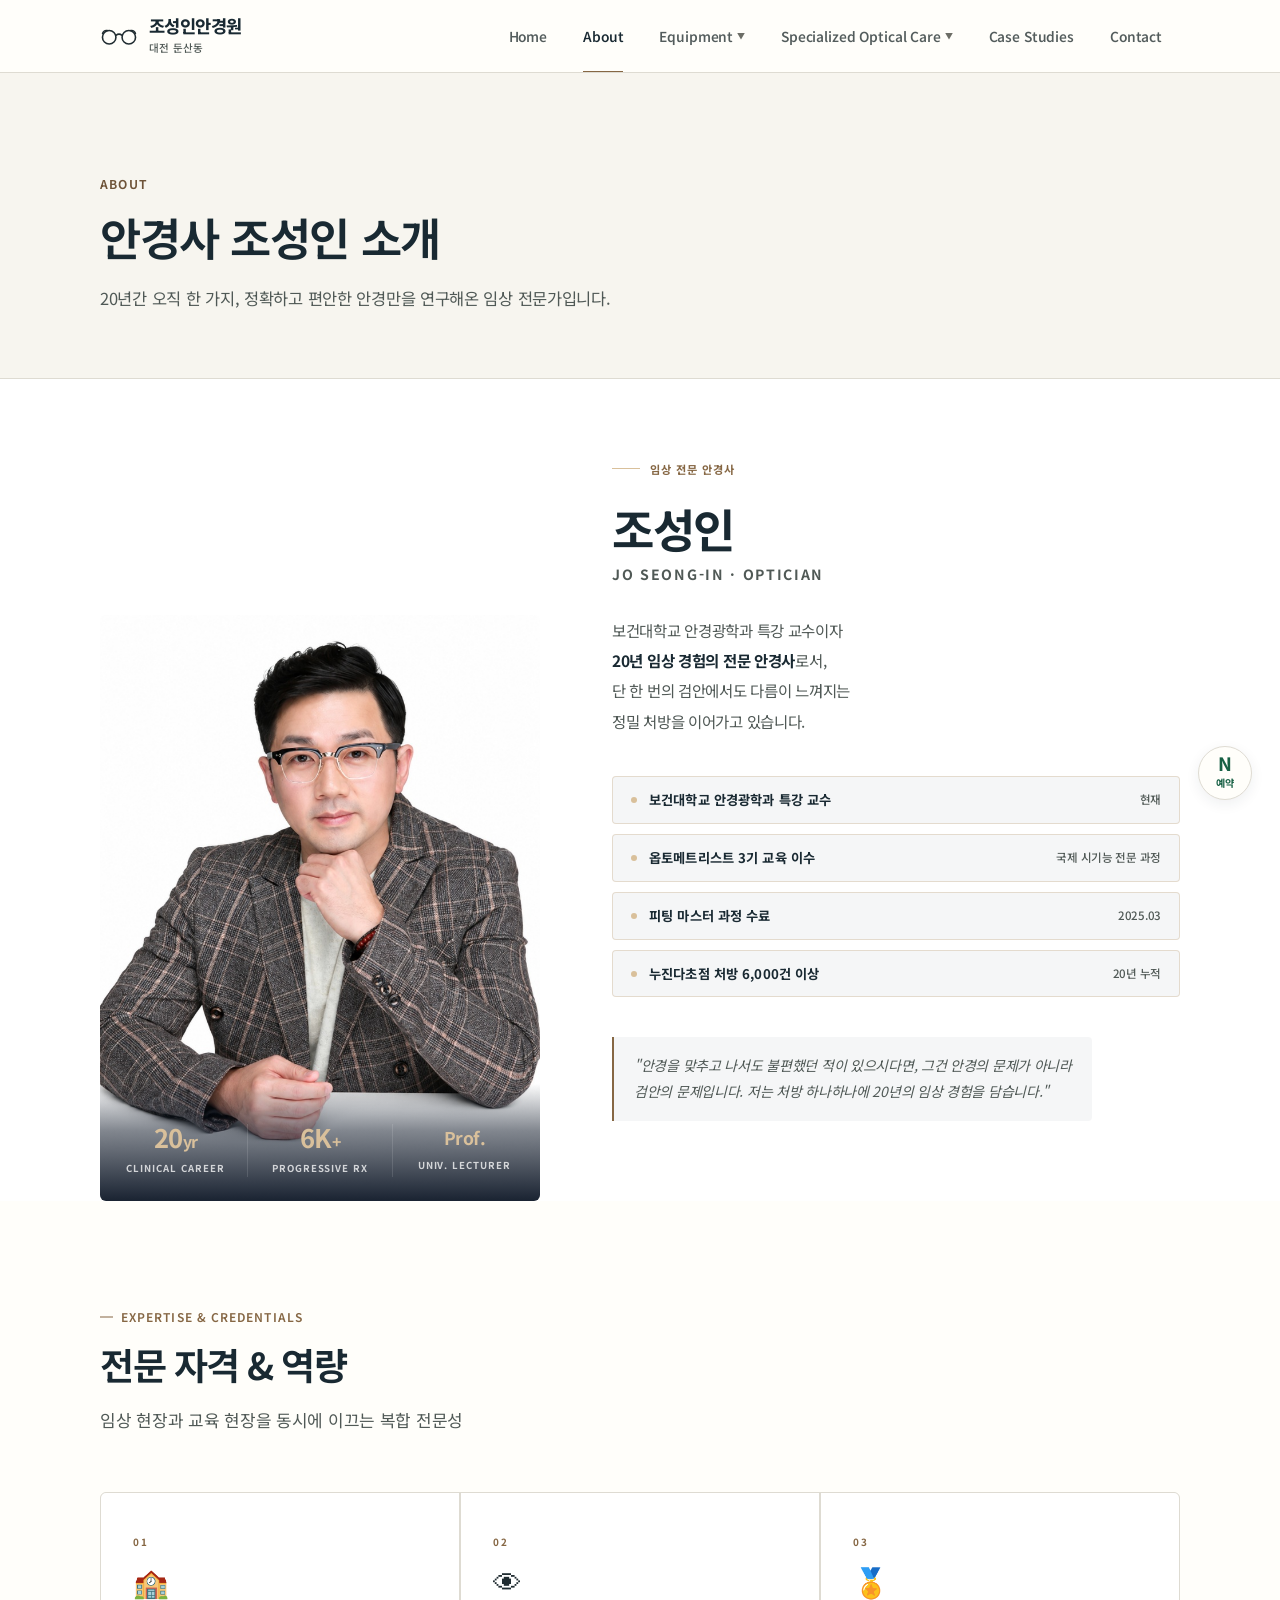
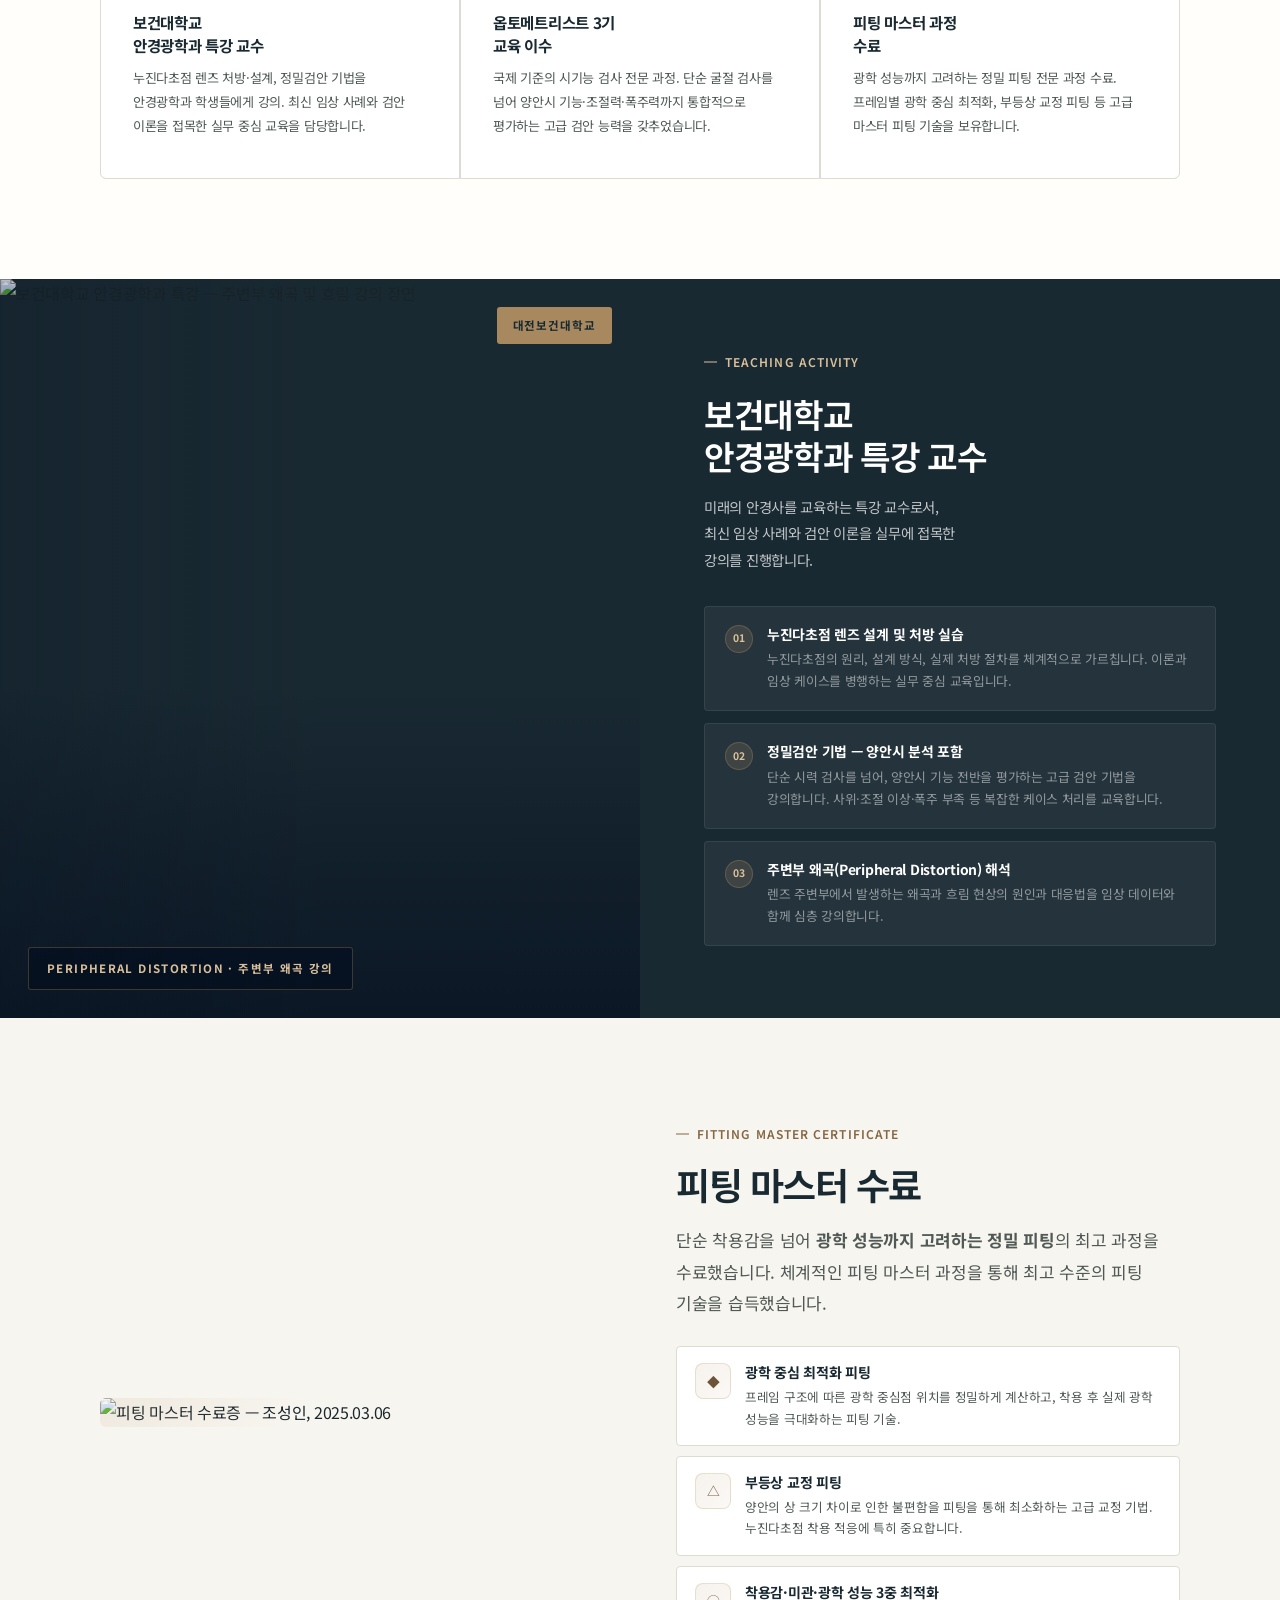
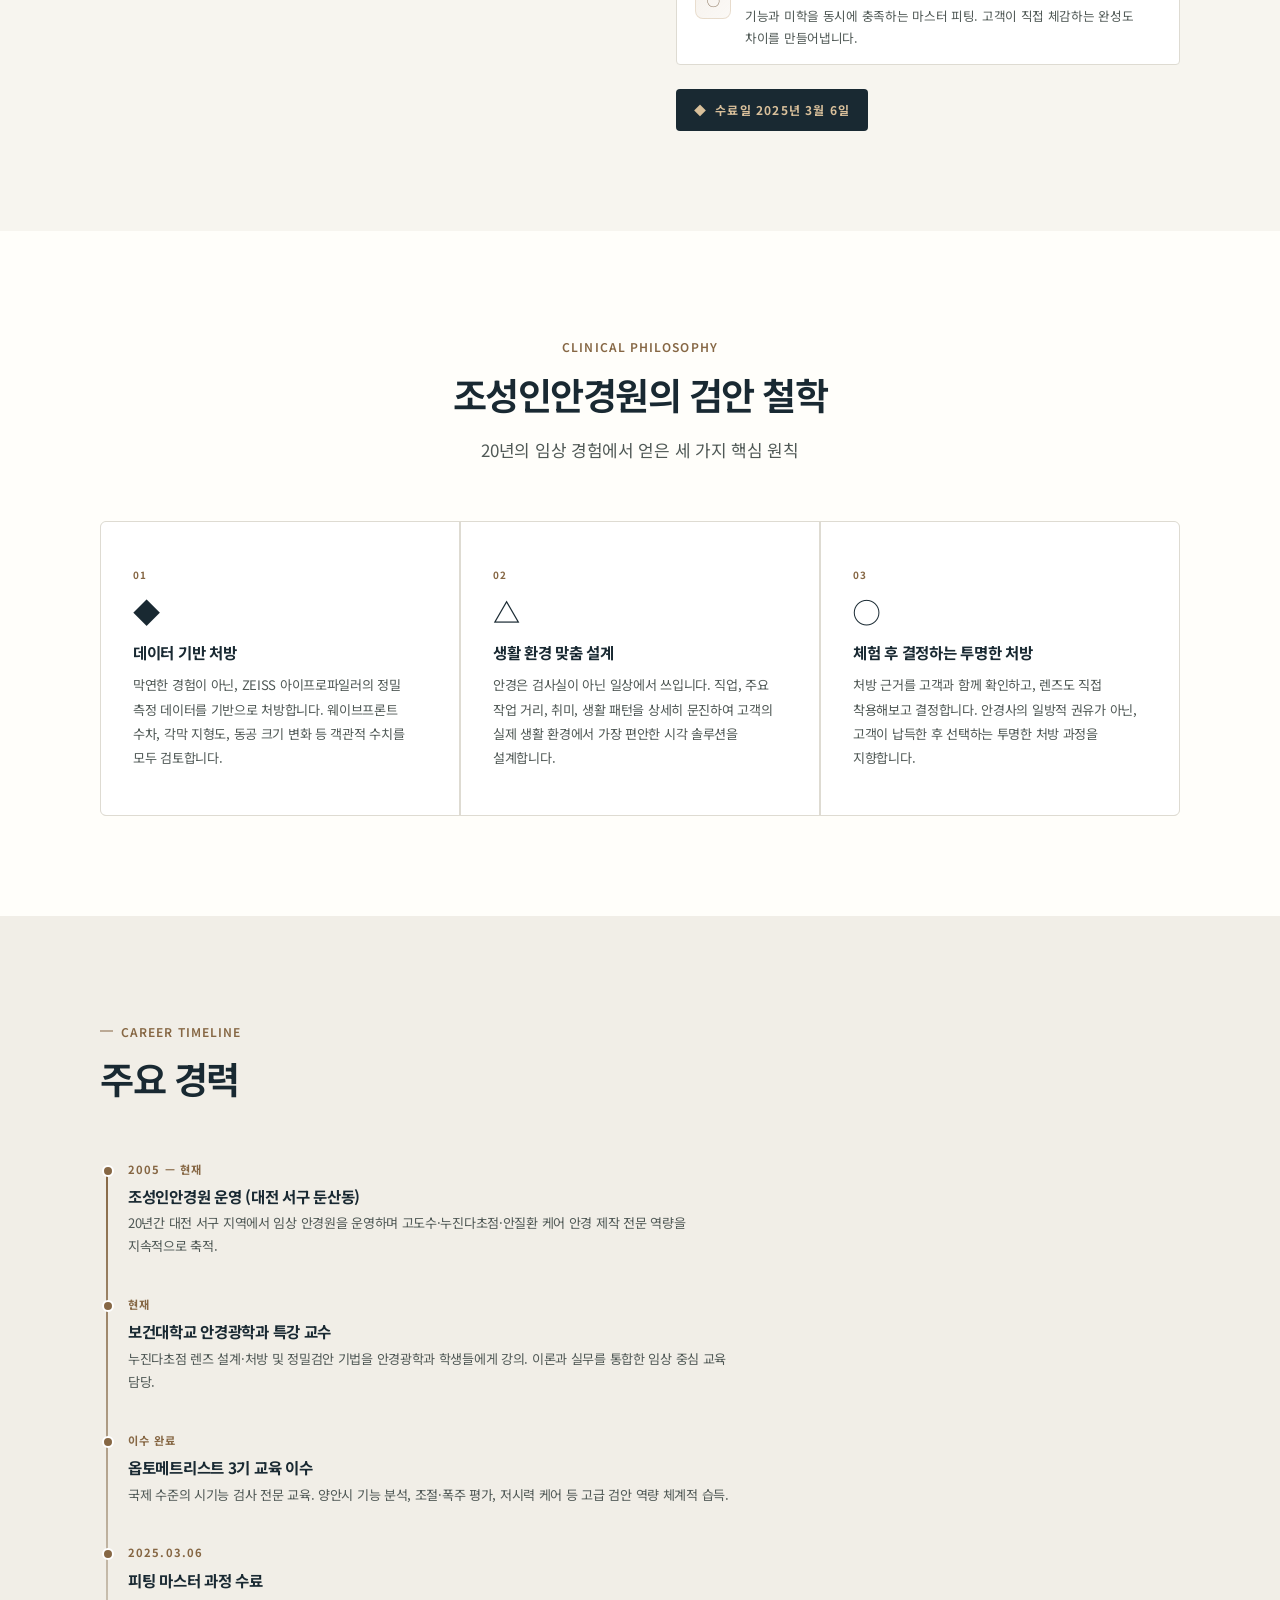
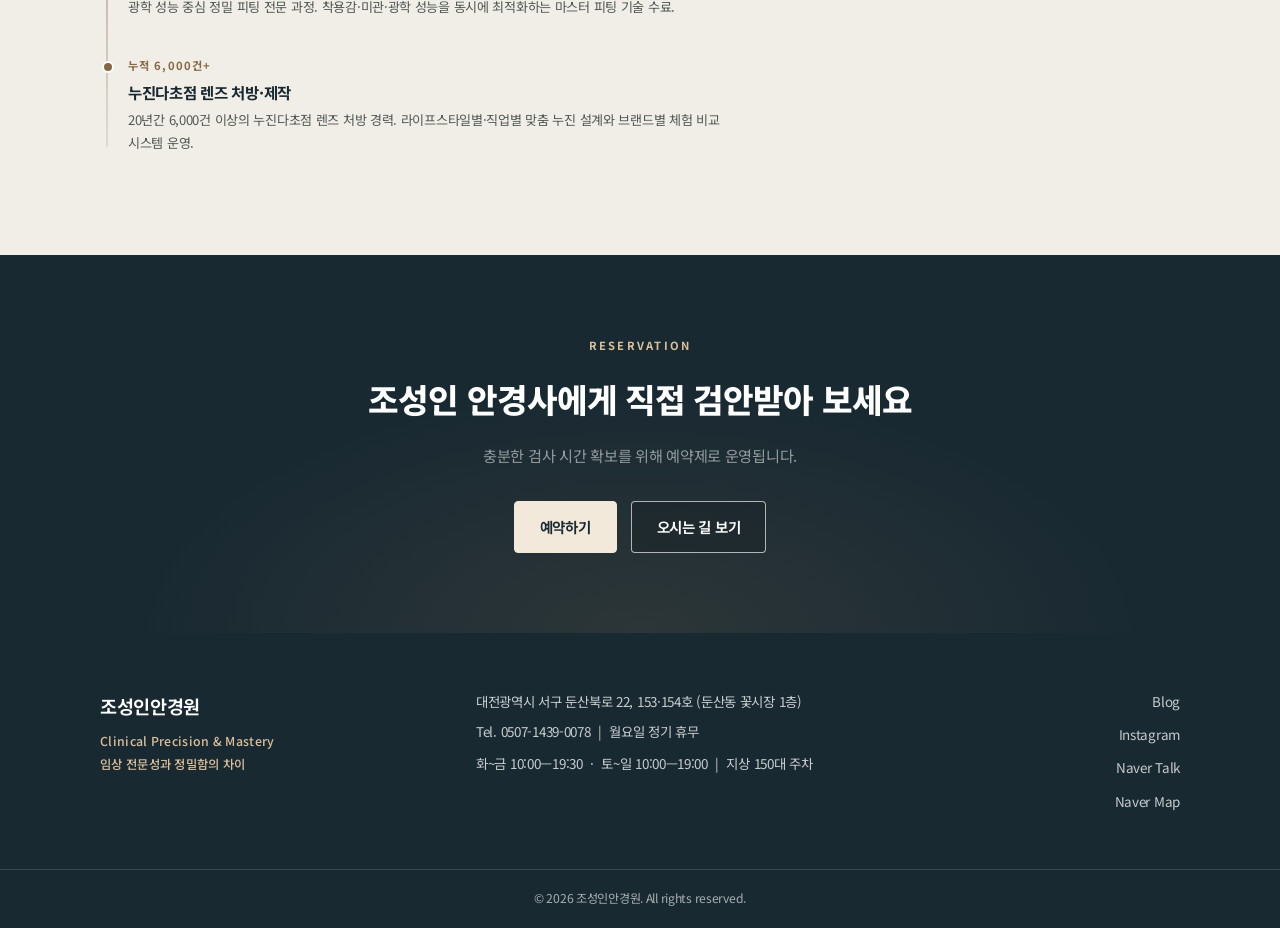
==== commit 50678a59: "feat: 조성인안경원 사이트 디자인 및 상호 정비" ====
--- a/about.html
+++ b/about.html
@@ -6,10 +6,11 @@
 <meta http-equiv="Cache-Control" content="no-cache, no-store, must-revalidate"/>
 <meta http-equiv="Pragma" content="no-cache"/>
 <meta http-equiv="Expires" content="0"/>
-<title>안경사 소개 — 조성인 안경</title>
+<title>안경사 소개 — 조성인안경원</title>
+<meta property="og:site_name" content="조성인안경원"/>
 <meta name="description" content="20년 임상 경력, 보건대학교 특강 교수, 옵토메트리스트 3기, 피팅 마스터 수료. 안경사 조성인을 소개합니다."/>
 <link rel="icon" href="favicon.ico"/>
-<link rel="stylesheet" href="css/common.css?v=20260724b"/>
+<link rel="stylesheet" href="css/common.css?v=20261125"/>
 <style>
 
 /* ══════════════════════════════════════
@@ -28,14 +29,6 @@
   position: relative;
   overflow: hidden;
   padding: 0;
-}
-/* 배경 텍스처 */
-.about-hero::before {
-  content: '';
-  position: absolute; inset: 0;
-  background:
-    radial-gradient(ellipse 70% 60% at 70% 40%, rgba(184,147,100,.04) 0%, transparent 65%);
-  pointer-events: none;
 }
 .about-hero-inner {
   max-width: var(--max-w);
@@ -59,34 +52,11 @@
   position: relative;
   margin-top: 64px; /* nav 아래 여백 */
 }
-/* 골드 장식 라인 */
-.about-hero-photo-frame::before {
-  content: '';
-  position: absolute;
-  top: -20px; left: -20px;
-  right: 40px; bottom: 40px;
-  border: 1px solid rgba(184,147,100,.25);
-  border-radius: calc(var(--rl) + 2px);
-  pointer-events: none;
-  z-index: 0;
-}
-.about-hero-photo-frame::after {
-  content: '';
-  position: absolute;
-  bottom: -6px; right: -6px;
-  width: 120px; height: 120px;
-  background: linear-gradient(135deg, var(--gold) 0%, rgba(184,147,100,0) 60%);
-  opacity: .18;
-  border-radius: 0 0 var(--rl) 0;
-  pointer-events: none;
-}
 .about-hero-img {
   position: relative; z-index: 1;
   border-radius: var(--rl);
   overflow: hidden;
-  box-shadow:
-    0 24px 64px rgba(11,31,58,.18),
-    0 0 0 1px rgba(184,147,100,.22);
+
 }
 .about-hero-img img {
   width: 100%;
@@ -94,7 +64,6 @@
   object-fit: cover;
   object-position: center top;
   display: block;
-  filter: brightness(1.02) contrast(1.03);
 }
 /* 이미지 하단 골드 배지 오버레이 */
 .about-hero-img-badge {
@@ -108,13 +77,13 @@
   text-align: center; flex: 1;
 }
 .ahib-num {
-  font-size: 1.6rem; font-weight: 800;
+  font-size: 1.6rem; font-weight: 700;
   color: var(--gold-l); line-height: 1;
   letter-spacing: -.03em;
 }
 .ahib-lbl {
   font-size: .6rem; font-weight: 700;
-  color: rgba(255,255,255,.45);
+  color: rgba(255,255,255,.76);
   letter-spacing: .1em; text-transform: uppercase;
   margin-top: 4px; display: block;
 }
@@ -131,7 +100,7 @@
 }
 .about-hero-tag {
   display: inline-flex; align-items: center; gap: 10px;
-  font-size: .7rem; font-weight: 700; letter-spacing: .22em;
+  font-size: .7rem; font-weight: 700; letter-spacing: .09em;
   color: var(--gold); text-transform: uppercase;
   margin-bottom: 24px;
 }
@@ -142,13 +111,13 @@
 }
 .about-hero-name {
   font-size: clamp(2.4rem, 3.6vw, 3.8rem);
-  font-weight: 800; color: var(--navy);
+  font-weight: 700; color: var(--navy);
   letter-spacing: -.032em; line-height: 1.1;
   margin-bottom: 8px;
 }
 .about-hero-name-en {
   font-size: .88rem; font-weight: 700;
-  color: rgba(11,31,58,.38); letter-spacing: .12em;
+  color: var(--sub); letter-spacing: .12em;
   text-transform: uppercase; margin-bottom: 28px;
   display: block;
 }
@@ -221,16 +190,8 @@
   transition: background .3s, transform .3s;
   position: relative;
 }
-.cred-card::before {
-  content: '';
-  position: absolute; top: 0; left: 0; right: 0;
-  height: 3px;
-  background: linear-gradient(90deg, var(--gold), var(--gold-l));
-  transform: scaleX(0); transform-origin: left;
-  transition: transform .4s var(--ease-out-expo);
-}
 .cred-card:hover::before { transform: scaleX(1); }
-.cred-card:hover { background: var(--off); transform: translateY(-3px); }
+.cred-card:hover { background: var(--off); }
 .cred-card-num {
   font-size: .62rem; font-weight: 700; color: var(--gold);
   letter-spacing: .16em; margin-bottom: 16px; display: block;
@@ -240,7 +201,7 @@
   line-height: 1;
 }
 .cred-card h3 {
-  font-size: .97rem; font-weight: 800; color: var(--navy);
+  font-size: .97rem; font-weight: 700; color: var(--navy);
   line-height: 1.45; margin-bottom: 10px; word-break: keep-all;
 }
 .cred-card p {
@@ -269,7 +230,7 @@
   transition: transform 1.2s var(--ease-in-out-quart);
   filter: brightness(.9) contrast(1.05);
 }
-.lecture-feature-visual:hover img { transform: scale(1.04); }
+
 .lecture-feature-ov {
   position: absolute; inset: 0;
   background: linear-gradient(
@@ -287,8 +248,6 @@
 .lecture-feature-tag {
   position: absolute; bottom: 28px; left: 28px;
   background: rgba(6,16,32,.82);
-  backdrop-filter: blur(8px);
-  -webkit-backdrop-filter: blur(8px);
   border: 1px solid rgba(184,147,100,.3);
   border-radius: 3px;
   padding: 10px 18px;
@@ -304,7 +263,7 @@
   border-radius: 3px;
   padding: 8px 16px;
   color: var(--navy);
-  font-size: .72rem; font-weight: 800; letter-spacing: .08em;
+  font-size: .72rem; font-weight: 700; letter-spacing: .08em;
   z-index: 2;
 }
 
@@ -342,11 +301,11 @@
   border: 1px solid rgba(184,147,100,.3);
   display: flex; align-items: center; justify-content: center;
   flex-shrink: 0;
-  font-size: .65rem; font-weight: 800;
+  font-size: .65rem; font-weight: 700;
   color: var(--gold-l);
 }
 .lpt h4 {
-  font-size: .87rem; font-weight: 800; color: #fff;
+  font-size: .87rem; font-weight: 700; color: #fff;
   margin-bottom: 4px; line-height: 1.4; word-break: keep-all;
 }
 .lpt p {
@@ -374,9 +333,7 @@
   position: relative;
   border-radius: var(--rl);
   overflow: hidden;
-  box-shadow:
-    0 24px 64px rgba(11,31,58,.18),
-    0 0 0 1px rgba(184,147,100,.2);
+
 }
 .cert-frame img {
   width: 100%;
@@ -385,7 +342,7 @@
   filter: brightness(1.04) contrast(1.06) saturate(1.04);
   transition: transform .8s var(--ease-in-out-quart);
 }
-.cert-frame:hover img { transform: scale(1.03); }
+
 /* 수료증 위 골드 장식 */
 .cert-frame::before {
   content: '';
@@ -405,7 +362,7 @@
   border: 1px solid rgba(184,147,100,.35);
   border-radius: var(--r);
   padding: 14px 22px;
-  box-shadow: 0 8px 28px rgba(0,0,0,.18);
+
   display: flex; align-items: center; gap: 12px;
 }
 .cert-issuer-icon {
@@ -413,14 +370,14 @@
   background: linear-gradient(135deg, var(--gold), var(--gold-l));
   border-radius: 50%;
   display: flex; align-items: center; justify-content: center;
-  font-size: .9rem; font-weight: 800; color: var(--navy);
+  font-size: .9rem; font-weight: 700; color: var(--navy);
   flex-shrink: 0;
 }
 .cert-issuer-text {
   display: flex; flex-direction: column;
 }
 .cert-issuer-name {
-  font-size: .78rem; font-weight: 800; color: #fff;
+  font-size: .78rem; font-weight: 700; color: #fff;
   letter-spacing: -.01em; line-height: 1.3;
 }
 .cert-issuer-sub {
@@ -448,8 +405,7 @@
 }
 .cert-item:hover {
   border-color: var(--gold);
-  box-shadow: 0 4px 20px rgba(184,147,100,.12);
-  transform: translateX(4px);
+
 }
 .cert-item-mark {
   width: 36px; height: 36px;
@@ -461,7 +417,7 @@
   font-size: .8rem; color: var(--gold-d);
 }
 .cert-item h4 {
-  font-size: .88rem; font-weight: 800; color: var(--navy);
+  font-size: .88rem; font-weight: 700; color: var(--navy);
   margin-bottom: 3px; line-height: 1.4; word-break: keep-all;
 }
 .cert-item p {
@@ -496,19 +452,11 @@
   transition: background .3s, transform .3s;
   position: relative;
 }
-.phil-card:hover { background: var(--off); transform: translateY(-3px); }
-.phil-card::after {
-  content: '';
-  position: absolute; bottom: 0; left: 0; right: 0;
-  height: 3px;
-  background: linear-gradient(90deg, var(--gold), var(--gold-l));
-  transform: scaleX(0); transform-origin: left;
-  transition: transform .4s var(--ease-out-expo);
-}
+.phil-card:hover { background: var(--off); }
 .phil-card:hover::after { transform: scaleX(1); }
 .phil-num { font-size: .62rem; font-weight: 700; color: var(--gold); letter-spacing: .14em; margin-bottom: 14px; display: block; }
 .phil-mark { font-size: 1.7rem; color: var(--navy); display: block; margin-bottom: 16px; line-height: 1; }
-.phil-card h3 { font-size: .97rem; font-weight: 800; color: var(--navy); margin-bottom: 10px; line-height: 1.42; word-break: keep-all; }
+.phil-card h3 { font-size: .97rem; font-weight: 700; color: var(--navy); margin-bottom: 10px; line-height: 1.42; word-break: keep-all; }
 .phil-card p { font-size: .82rem; color: var(--sub); line-height: 1.85; word-break: keep-all; }
 
 /* ══════════════════════════════════════
@@ -528,14 +476,14 @@
   width: 12px; height: 12px; border-radius: 50%;
   background: var(--gold);
   border: 2px solid #fff;
-  box-shadow: 0 0 0 2px var(--gold);
+
 }
 .tl-year {
   font-size: .7rem; font-weight: 700; color: var(--gold);
   letter-spacing: .1em; margin-bottom: 6px; display: block;
 }
 .tl-title {
-  font-size: .97rem; font-weight: 800; color: var(--navy);
+  font-size: .97rem; font-weight: 700; color: var(--navy);
   margin-bottom: 5px; word-break: keep-all; line-height: 1.45;
 }
 .tl-desc {
@@ -832,7 +780,7 @@
   <div class="wrap">
     <div class="s-head s-head--c rv">
       <div class="s-label s-label--c">Clinical Philosophy</div>
-      <h2 class="s-title">조성인 안경의 검안 철학</h2>
+      <h2 class="s-title">조성인안경원의 검안 철학</h2>
       <p class="s-sub">20년의 임상 경험에서 얻은 세 가지 핵심 원칙</p>
     </div>
     <div class="phil-grid">
@@ -873,7 +821,7 @@
         <div class="tl-item rv">
           <div class="tl-dot"></div>
           <span class="tl-year">2005 — 현재</span>
-          <div class="tl-title">조성인 안경 운영 (대전 서구 둔산동)</div>
+          <div class="tl-title">조성인안경원 운영 (대전 서구 둔산동)</div>
           <div class="tl-desc">20년간 대전 서구 지역에서 임상 안경원을 운영하며 고도수·누진다초점·안질환 케어 안경 제작 전문 역량을 지속적으로 축적.</div>
         </div>
 
@@ -926,7 +874,7 @@
   </div>
 </div>
 
-<script src="js/components.js"></script>
-<script src="js/common.js"></script>
+<script src="js/components.js?v=20261125"></script>
+<script src="js/common.js?v=20261125"></script>
 </body>
 </html>
--- a/css/common.css
+++ b/css/common.css
@@ -1,49 +1,49 @@
 /* ================================================================
-   조성인 안경 — Common Stylesheet v2
-   Design: Navy & White · Clinical Precision · Premium
-================================================================ */
-
-/* ── Web Font: Pretendard (프리미엄 한글 웹폰트) ── */
-@import url('https://cdn.jsdelivr.net/gh/orioncactus/pretendard@v1.3.9/dist/web/variable/pretendardvariable.min.css');
+   조성인안경원 — Shared styles
+================================================================ */
+
+@import url('https://fonts.googleapis.com/css2?family=Noto+Sans+KR:wght@400..900&display=swap');
 
 :root {
-  --navy:      #0a1c33;
-  --navy-2:    #14274a;
-  --navy-3:    #1e3d6e;
-  --gold:      #b8924a;
-  --gold-l:    #d8b579;
-  --gold-d:    #8a6a30;
-  --white:     #ffffff;
-  --off:       #f7f8fb;
-  --g50:       #f2f4f8;
-  --g100:      #e8ecf3;
-  --g200:      #d0d8e8;
-  --g400:      #8e9bb4;
-  --g600:      #4f5c78;
-  --g800:      #2a3348;
-  --text:      #16202f;
-  --sub:       #4a556e;
-  --bdr:       #e3e8f0;
-  --nav-h:     76px;
-  --r:         10px;
-  --rl:        18px;
-  --sh-s:      0 2px 20px rgba(10,28,51,.06);
-  --sh-m:      0 12px 44px rgba(10,28,51,.10);
-  --sh-l:      0 30px 80px rgba(10,28,51,.16);
-  --gold-grad: linear-gradient(135deg, #d8b579 0%, #b8924a 55%, #a07d38 100%);
-  --font:      'Pretendard Variable', Pretendard, 'Apple SD Gothic Neo', 'Malgun Gothic', '맑은 고딕', sans-serif;
-  --tr:        all .3s cubic-bezier(.4,0,.2,1);
+  --navy:      #192932;
+  --navy-2:    #2b414b;
+  --navy-3:    #38535b;
+  --gold:      #866744;
+  --gold-l:    #d9c09b;
+  --gold-d:    #6e5338;
+  --white:     #fffefa;
+  --off:       #f7f5ef;
+  --g50:       #f1eee7;
+  --g100:      #e9e4db;
+  --g200:      #d8d2c8;
+  --g400:      #6c6d66;
+  --g600:      #535c5c;
+  --g800:      #344148;
+  --text:      #202c31;
+  --sub:       #505956;
+  --bdr:       #dedbd2;
+  --nav-h:     72px;
+  --ticker-h:  40px;
+  --r:         4px;
+  --rl:        6px;
+  --sh-s:      none;
+  --sh-m:      0 4px 14px rgba(25,41,50,.07);
+  --sh-l:      0 12px 32px rgba(25,41,50,.12);
+  --booking:   #176044;
+  --font:      'Noto Sans KR', 'Apple SD Gothic Neo', 'Malgun Gothic', '맑은 고딕', sans-serif;
+  --tr:        color .18s ease, background-color .18s ease, border-color .18s ease, opacity .18s ease;
   /* 여백 */
   --max-w:     1200px;
   --px:        60px;
-  --sec-py:    112px;
+  --sec-py:    100px;
 }
 
 *, *::before, *::after { box-sizing: border-box; margin: 0; padding: 0; }
 
 html {
   scroll-behavior: smooth;
-  font-size: 17px;           /* 기준 폰트 크기 상향 */
+  font-size: 16px;
+  scroll-padding-top: calc(var(--nav-h) + 18px);
   -webkit-font-smoothing: antialiased;
   -moz-osx-font-smoothing: grayscale;
 }
@@ -52,17 +52,20 @@
   font-family: var(--font);
   color: var(--text);
   background: var(--white);
-  line-height: 1.75;
+  line-height: 1.8;
   overflow-x: hidden;
-  letter-spacing: -.014em;
+  letter-spacing: -.018em;
   word-break: keep-all;
-  font-feature-settings: "case", "ss01";
 }
 
 img { max-width: 100%; display: block; }
 a { text-decoration: none; color: inherit; }
 ul { list-style: none; }
-button { cursor: pointer; border: none; outline: none; background: none; font-family: var(--font); }
+button { cursor: pointer; border: none; background: none; font-family: var(--font); }
+a:focus-visible, button:focus-visible, [tabindex]:focus-visible {
+  outline: 2px solid #4c8775;
+  outline-offset: 4px;
+}
 strong { font-weight: 700; }
 
 /* ── Layout ── */
@@ -80,13 +83,13 @@
 /* ── Section Labels & Titles ── */
 .s-label {
   display: inline-block;
-  font-size: .73rem;
-  font-weight: 800;
-  letter-spacing: .22em;
+  font-size: .75rem;
+  font-weight: 600;
+  letter-spacing: .09em;
   text-transform: uppercase;
   color: var(--gold);
-  margin-bottom: 16px;
-  padding-left: 24px;
+  margin-bottom: 13px;
+  padding-left: 21px;
   position: relative;
 }
 .s-label::before {
@@ -94,9 +97,8 @@
   position: absolute;
   left: 0; top: 50%;
   transform: translateY(-50%);
-  width: 16px; height: 2px;
-  border-radius: 2px;
-  background: var(--gold-grad);
+  width: 13px; height: 1px;
+  background: currentColor;
 }
 .s-label--c { padding-left: 0; }
 .s-label--c::before { display: none; }
@@ -104,8 +106,8 @@
 .s-label--lt::before { background: var(--gold-l); }
 
 .s-title {
-  font-size: clamp(2rem, 2.9vw, 2.75rem);
-  font-weight: 800;
+  font-size: clamp(1.85rem, 2.9vw, 2.9rem);
+  font-weight: 650;
   color: var(--navy);
   line-height: 1.28;
   letter-spacing: -.04em;
@@ -121,7 +123,7 @@
   line-height: 1.85;
   word-break: keep-all;
 }
-.s-sub--lt { color: rgba(255,255,255,.55); }
+.s-sub--lt { color: rgba(255,255,255,.73); }
 
 .s-head { margin-bottom: 56px; }
 .s-head--c { text-align: center; }
@@ -130,7 +132,7 @@
 
 /* ── Divider ── */
 .s-divider {
-  width: 40px; height: 2px;
+  width: 32px; height: 1px;
   background: var(--gold);
   margin: 20px 0 0;
 }
@@ -140,50 +142,30 @@
 .btn {
   display: inline-flex;
   align-items: center;
+  justify-content: center;
   gap: 8px;
-  padding: 15px 34px;
-  border-radius: 8px;
-  font-size: .95rem;
-  font-weight: 700;
-  letter-spacing: -.01em;
+  min-height: 46px;
+  padding: 12px 25px;
+  border-radius: var(--r);
+  font-size: .91rem;
+  font-weight: 650;
   transition: var(--tr);
-  border: 1.5px solid transparent;
+  border: 1px solid transparent;
   cursor: pointer;
   white-space: nowrap;
   font-family: var(--font);
-  position: relative;
-  overflow: hidden;
-}
-/* 은은한 광택 스윕 */
-.btn::before {
-  content: '';
-  position: absolute; top: 0; left: -80%;
-  width: 55%; height: 100%;
-  background: linear-gradient(100deg, transparent, rgba(255,255,255,.22), transparent);
-  transform: skewX(-18deg);
-  transition: left .6s cubic-bezier(.4,0,.2,1);
-  pointer-events: none;
-}
-.btn:hover::before { left: 130%; }
+}
 .btn-navy { background: var(--navy); color: #fff; }
-.btn-navy:hover { background: var(--navy-2); transform: translateY(-3px); box-shadow: 0 12px 30px rgba(10,28,51,.3); }
-.btn-gold { background: var(--gold-grad); color: #fff; box-shadow: 0 6px 18px rgba(184,146,74,.32); }
-.btn-gold:hover { transform: translateY(-3px); box-shadow: 0 14px 34px rgba(184,146,74,.44); }
+.btn-navy:hover { background: var(--navy-2); }
+.btn-gold { background: #f2e9db; color: var(--navy); border-color: #f2e9db; }
+.btn-gold:hover { background: #e6d7bf; border-color: #e6d7bf; }
 .btn-outline { background: transparent; color: var(--navy); border-color: var(--navy); }
-.btn-outline:hover { background: var(--navy); color: #fff; transform: translateY(-2px); }
-.btn-outline-lt { background: rgba(255,255,255,.04); color: #fff; border-color: rgba(255,255,255,.45); backdrop-filter: blur(6px); }
-.btn-outline-lt:hover { background: rgba(255,255,255,.12); border-color: #fff; transform: translateY(-2px); }
+.btn-outline:hover { background: var(--navy); color: #fff; }
+.btn-outline-lt { background: rgba(16,25,30,.25); color: #fff; border-color: rgba(255,255,255,.65); }
+.btn-outline-lt:hover { background: rgba(255,255,255,.14); border-color: #fff; }
 .btn-white { background: #fff; color: var(--navy); }
-.btn-white:hover { background: var(--off); transform: translateY(-2px); }
+.btn-white:hover { background: var(--off); }
 .btn-full { width: 100%; justify-content: center; }
-
-/* ── Reveal Animation ── */
-.rv { opacity: 0; transform: translateY(22px); transition: opacity .6s ease, transform .6s ease; }
-.rv.on { opacity: 1; transform: translateY(0); }
-.rv.d1 { transition-delay: .1s; }
-.rv.d2 { transition-delay: .2s; }
-.rv.d3 { transition-delay: .3s; }
-.rv.d4 { transition-delay: .4s; }
 
 /* ================================================================
    NAVIGATION — with Dropdown
@@ -192,12 +174,9 @@
   position: fixed;
   top: 0; left: 0; right: 0;
   z-index: 1000;
-  background: rgba(255,255,255,.98);
-  backdrop-filter: blur(20px);
-  border-bottom: 1px solid transparent;
-  transition: border-color .3s, box-shadow .3s;
-}
-.nav.scrolled { border-color: var(--bdr); box-shadow: var(--sh-s); }
+  background: var(--white);
+  border-bottom: 1px solid var(--bdr);
+}
 .nav-inner {
   max-width: var(--max-w);
   margin: 0 auto;
@@ -218,8 +197,8 @@
 }
 .nav-logo-mark svg { width: 38px; height: 22px; }
 .nav-logo-txt { display: flex; flex-direction: column; gap: 1px; }
-.nav-logo-main { font-size: 1.08rem; font-weight: 800; color: var(--navy); letter-spacing: -.03em; line-height: 1.15; }
-.nav-logo-sub  { font-size: .55rem; font-weight: 700; color: var(--gold); letter-spacing: .16em; text-transform: uppercase; }
+.nav-logo-main { font-size: 1.1rem; font-weight: 750; color: var(--navy); letter-spacing: -.035em; line-height: 1.25; }
+.nav-logo-sub  { font-size: .66rem; font-weight: 500; color: var(--sub); letter-spacing: .02em; }
 
 /* Nav links container */
 .nav-links {
@@ -227,7 +206,7 @@
   align-items: stretch;
   gap: 0;
   height: var(--nav-h);
-  margin-right: 32px;
+  margin-right: 0;
 }
 
 /* Individual nav item (wraps link + dropdown) */
@@ -242,8 +221,8 @@
   align-items: center;
   gap: 4px;
   padding: 0 18px;
-  font-size: .88rem;
-  font-weight: 600;
+  font-size: .86rem;
+  font-weight: 550;
   color: var(--g600);
   height: 100%;
   position: relative;
@@ -255,14 +234,16 @@
   content: '';
   position: absolute;
   bottom: 0; left: 18px; right: 18px;
-  height: 2px;
-  background: var(--navy);
+  height: 1px;
+  background: var(--gold);
   transform: scaleX(0);
   transition: transform .25s ease;
 }
 .nav-item:hover .nav-link,
+.nav-item:focus-within .nav-link,
 .nav-link.act { color: var(--navy); }
 .nav-item:hover .nav-link::after,
+.nav-item:focus-within .nav-link::after,
 .nav-link.act::after { transform: scaleX(1); }
 
 /* Dropdown arrow */
@@ -277,25 +258,23 @@
 /* Dropdown panel */
 .nav-dropdown {
   position: absolute;
-  top: calc(var(--nav-h) - 2px);
+  top: calc(var(--nav-h) - 1px);
   left: 0;
   min-width: 220px;
-  background: #fff;
+  background: var(--white);
   border: 1px solid var(--bdr);
-  border-top: 2px solid var(--navy);
   box-shadow: var(--sh-m);
   border-radius: 0 0 var(--r) var(--r);
   padding: 8px 0;
   opacity: 0;
   visibility: hidden;
-  transform: translateY(8px);
-  transition: opacity .22s, transform .22s, visibility .22s;
+  transition: opacity .16s, visibility .16s;
   z-index: 10;
 }
-.nav-item:hover .nav-dropdown {
+.nav-item:hover .nav-dropdown,
+.nav-item:focus-within .nav-dropdown {
   opacity: 1;
   visibility: visible;
-  transform: translateY(0);
 }
 .nav-dropdown a {
   display: block;
@@ -303,13 +282,12 @@
   font-size: .88rem;
   font-weight: 500;
   color: var(--g800);
-  transition: background .18s, color .18s, padding-left .18s;
+  transition: var(--tr);
   white-space: nowrap;
 }
-.nav-dropdown a:hover {
+.nav-dropdown a:hover, .nav-dropdown a:focus-visible {
   background: var(--g50);
   color: var(--navy);
-  padding-left: 26px;
 }
 .nav-dropdown .dd-label {
   font-size: .62rem;
@@ -324,7 +302,8 @@
 /* No nav-cta button */
 .hamburger {
   display: none; flex-direction: column; gap: 5px;
-  padding: 6px; cursor: pointer;
+  justify-content: center; align-items: center;
+  width: 44px; height: 44px; cursor: pointer;
 }
 .hamburger span {
   display: block; width: 22px; height: 1.5px;
@@ -338,12 +317,13 @@
 .drawer {
   position: fixed; top: 0; right: -100%;
   width: min(340px,100vw); height: 100%;
-  background: #fff; z-index: 1100;
+  background: var(--white); z-index: 1100;
   box-shadow: var(--sh-l);
-  transition: right .36s cubic-bezier(.4,0,.2,1);
+  visibility: hidden;
+  transition: right .24s ease, visibility 0s .24s;
   overflow-y: auto;
 }
-.drawer.open { right: 0; }
+.drawer.open { right: 0; visibility: visible; transition-delay: 0s; }
 .drawer-inner { padding: 90px 28px 40px; display: flex; flex-direction: column; gap: 0; }
 .drawer-close {
   position: absolute; top: 18px; right: 18px;
@@ -362,7 +342,7 @@
   font-size: 1rem; font-weight: 600; color: var(--text);
   border-bottom: 1px solid var(--bdr); transition: color .2s, padding-left .2s;
 }
-.drawer-link:hover { color: var(--navy-2); padding-left: 8px; }
+.drawer-link:hover { color: var(--gold-d); }
 .drawer-sub-link {
   display: block; padding: 10px 16px;
   font-size: .9rem; font-weight: 500; color: var(--sub);
@@ -374,41 +354,42 @@
   background: var(--navy); color: #fff;
   border-radius: 4px; font-size: .95rem; font-weight: 700; font-family: var(--font);
   transition: var(--tr);
+  text-align: center;
 }
 .drawer-cta:hover { background: var(--navy-2); }
 .drawer-bd {
   position: fixed; inset: 0; background: rgba(11,31,58,.5);
   z-index: 1099; opacity: 0; visibility: hidden;
-  backdrop-filter: blur(4px); transition: var(--tr);
+  transition: opacity .24s ease, visibility .24s;
 }
 .drawer-bd.open { opacity: 1; visibility: visible; }
 
 /* ================================================================
    TICKER
 ================================================================ */
-.ticker { background: var(--navy); padding: 11px 0; overflow: hidden; white-space: nowrap; }
-.ticker-track { display: inline-flex; gap: 0; animation: tick 36s linear infinite; }
-@keyframes tick { from { transform: translateX(0); } to { transform: translateX(-50%); } }
-.ticker-track span { font-size: .8rem; font-weight: 400; color: rgba(255,255,255,.5); letter-spacing: .04em; white-space: nowrap; padding: 0 20px; }
-.ticker-dot { color: var(--gold) !important; font-size: .4rem !important; padding: 0 !important; vertical-align: middle; }
+.ticker { display: grid; align-items: center; height: var(--ticker-h); background: var(--g50); overflow-x: auto; scrollbar-width: none; }
+.ticker-track { display: flex; align-items: center; width: max-content; gap: 12px; margin: 0 auto; padding: 0 var(--px); }
+.ticker-track span { font-size: .76rem; color: var(--sub); white-space: nowrap; }
+.ticker-track .ticker-dot { color: var(--gold); font-size: .4rem; }
+.ticker + .breadcrumb { margin-top: calc(var(--nav-h) - var(--ticker-h)); }
 
 /* ================================================================
    FOOTER
 ================================================================ */
 .footer { background: var(--navy); }
-.footer-top { border-bottom: 1px solid rgba(255,255,255,.07); }
+.footer-top { border-bottom: 1px solid rgba(255,255,255,.15); }
 .footer-top-in {
   max-width: var(--max-w); margin: 0 auto; padding: 56px var(--px);
   display: grid; grid-template-columns: 1.4fr 1.8fr 1fr; gap: 48px; align-items: start;
 }
-.footer-brand-name { font-size: 1.08rem; font-weight: 800; color: #fff; margin-bottom: 6px; letter-spacing: -.02em; }
-.footer-brand-sub  { font-size: .72rem; color: var(--gold-l); font-weight: 500; letter-spacing: .06em; line-height: 1.9; }
-.footer-info p     { font-size: .82rem; color: rgba(255,255,255,.42); margin-bottom: 6px; line-height: 1.8; }
+.footer-brand-name { font-size: 1.16rem; font-weight: 650; color: #fff; margin-bottom: 8px; letter-spacing: -.02em; }
+.footer-brand-sub  { font-size: .77rem; color: var(--gold-l); font-weight: 500; letter-spacing: .025em; line-height: 1.8; }
+.footer-info p     { font-size: .84rem; color: rgba(255,255,255,.76); margin-bottom: 6px; line-height: 1.8; }
 .footer-links { display: flex; flex-direction: column; gap: 9px; align-items: flex-end; }
-.footer-links a { font-size: .82rem; color: rgba(255,255,255,.4); transition: color .2s; }
+.footer-links a { font-size: .84rem; color: rgba(255,255,255,.76); transition: color .2s; }
 .footer-links a:hover { color: var(--gold-l); }
 .footer-bot { max-width: var(--max-w); margin: 0 auto; padding: 18px var(--px); }
-.footer-bot p { font-size: .73rem; color: rgba(255,255,255,.2); text-align: center; }
+.footer-bot p { font-size: .76rem; color: rgba(255,255,255,.62); text-align: center; }
 
 /* ================================================================
    FLOATING BUTTONS
@@ -419,20 +400,16 @@
   display: flex; flex-direction: column; align-items: center; gap: 10px;
 }
 .float-main {
-  width: 60px; height: 60px; border-radius: 50%;
-  background: #03c75a; color: #fff;
+  width: 54px; height: 54px; border-radius: 50%;
+  background: var(--white); color: var(--booking);
   display: flex; flex-direction: column; align-items: center; justify-content: center;
-  gap: 1px; box-shadow: 0 4px 22px rgba(3,199,90,.42);
-  transition: var(--tr); animation: fpulse 2.8s ease-in-out infinite;
+  gap: 1px; border: 1px solid var(--bdr); box-shadow: var(--sh-m);
+  transition: var(--tr);
   text-decoration: none;
 }
-.float-main:hover { transform: scale(1.07); background: #02b350; }
-@keyframes fpulse {
-  0%,100% { box-shadow: 0 4px 22px rgba(3,199,90,.42); }
-  50% { box-shadow: 0 6px 32px rgba(3,199,90,.55), 0 0 0 8px rgba(3,199,90,.10); }
-}
-.float-main-ico { font-size: 1.35rem; font-weight: 900; line-height: 1; }
-.float-main-lbl { font-size: .52rem; font-weight: 700; letter-spacing: .03em; }
+.float-main:hover { background: var(--booking); color: #fff; border-color: var(--booking); }
+.float-main-ico { font-size: 1.15rem; font-weight: 750; line-height: 1; }
+.float-main-lbl { font-size: .63rem; font-weight: 700; }
 .float-subs { display: flex; flex-direction: column; gap: 8px; align-items: center; }
 .float-sub {
   width: 44px; height: 44px; border-radius: 50%;
@@ -446,46 +423,45 @@
    STICKY BAR
 ================================================================ */
 .sticky-bar {
+  display: none;
   position: fixed; bottom: 0; left: 0; right: 0;
-  z-index: 800; background: var(--navy);
-  border-top: 1px solid rgba(255,255,255,.07);
+  z-index: 800; background: var(--white);
+  border-top: 1px solid var(--bdr);
+  visibility: hidden;
   transform: translateY(100%);
-  transition: transform .36s cubic-bezier(.4,0,.2,1);
-}
-.sticky-bar.on { transform: translateY(0); }
+  transition: transform .24s ease, visibility .24s;
+}
+.sticky-bar.on { transform: translateY(0); visibility: visible; }
 .sticky-bar-in {
   max-width: var(--max-w); margin: 0 auto; padding: 13px var(--px);
   display: flex; align-items: center; justify-content: space-between; gap: 14px;
 }
 .sticky-bar-txt { display: flex; gap: 12px; align-items: center; }
-.sticky-bar-txt strong { font-size: .92rem; color: #fff; font-weight: 700; }
-.sticky-bar-txt span { font-size: .8rem; color: rgba(255,255,255,.44); }
+.sticky-bar-txt strong { font-size: .92rem; color: var(--navy); font-weight: 700; }
+.sticky-bar-txt span { font-size: .8rem; color: var(--sub); }
 .sticky-bar-btn {
-  background: var(--gold); color: #fff;
+  background: var(--navy); color: #fff;
   padding: 10px 26px; border-radius: 4px;
   font-size: .85rem; font-weight: 700; cursor: pointer;
   white-space: nowrap; transition: var(--tr); border: none; font-family: var(--font);
 }
-.sticky-bar-btn:hover { background: var(--gold-d); }
+.sticky-bar-btn:hover { background: var(--navy-2); }
 
 /* ================================================================
    RESERVATION MODAL
 ================================================================ */
 .modal {
   position: fixed; inset: 0; z-index: 1200;
-  background: rgba(11,31,58,.7); backdrop-filter: blur(10px);
+  background: rgba(25,41,50,.62);
   display: flex; align-items: center; justify-content: center;
-  padding: 24px; opacity: 0; visibility: hidden; transition: var(--tr);
-}
-.modal.open { opacity: 1; visibility: visible; }
+  padding: 24px; opacity: 0; visibility: hidden; transition: opacity .18s ease, visibility 0s .18s;
+}
+.modal.open { opacity: 1; visibility: visible; transition-delay: 0s; }
 .modal-box {
-  background: #fff; border-radius: 16px;
+  background: var(--white); border-radius: var(--rl);
   padding: 44px 38px; max-width: 460px; width: 100%;
   position: relative; box-shadow: var(--sh-l);
-  transform: scale(.93) translateY(14px);
-  transition: transform .3s cubic-bezier(.4,0,.2,1);
-}
-.modal.open .modal-box { transform: scale(1) translateY(0); }
+}
 .modal-close {
   position: absolute; top: 16px; right: 16px;
   width: 34px; height: 34px; border-radius: 50%;
@@ -504,19 +480,19 @@
   padding: 15px 18px; border: 1.5px solid var(--bdr);
   border-radius: var(--r); transition: var(--tr);
 }
-.modal-opt:hover { transform: translateX(4px); box-shadow: var(--sh-s); }
+.modal-opt:hover { border-color: var(--booking); }
 .modal-opt-l { display: flex; align-items: center; gap: 13px; }
 .modal-opt-ico {
-  width: 40px; height: 40px; border-radius: 10px; flex-shrink: 0;
+  width: 40px; height: 40px; border-radius: var(--r); flex-shrink: 0;
   display: flex; align-items: center; justify-content: center;
   font-size: 1.15rem; font-weight: 900; line-height: 1;
-  background: #03c75a; color: #fff;
+  background: var(--booking); color: #fff;
 }
 .modal-opt strong { display: block; font-size: .95rem; font-weight: 800; color: var(--navy); }
 .modal-opt small  { font-size: .78rem; color: var(--sub); }
 .modal-arr { font-size: .85rem; color: var(--g400); transition: var(--tr); }
-.modal-opt:hover .modal-arr { transform: translateX(3px); color: var(--navy); }
-.opt-naver { border-color: #03c75a; } .opt-naver:hover { background: #f0fff6; }
+.modal-opt:hover .modal-arr { color: var(--navy); }
+.opt-naver:hover { background: #f0f5ef; }
 .modal-foot {
   background: var(--g50); border-radius: var(--r);
   padding: 14px 18px; font-size: .79rem; color: var(--sub); line-height: 1.9; border: 1px solid var(--bdr);
@@ -526,32 +502,25 @@
    PAGE HERO (내부 페이지 공통)
 ================================================================ */
 .page-hero {
-  background: var(--navy);
-  padding: calc(var(--nav-h) + 64px) 0 72px;
+  background: var(--off);
+  padding: calc(var(--nav-h) + 56px) 0 64px;
+  border-bottom: 1px solid var(--bdr);
   position: relative; overflow: hidden;
-}
-.page-hero::before {
-  content: '';
-  position: absolute; inset: 0;
-  background: radial-gradient(ellipse 60% 90% at 100% 40%, rgba(184,147,100,.1) 0%, transparent 60%);
-  pointer-events: none;
 }
 .page-hero-inner { position: relative; z-index: 1; }
 .page-hero-tag {
   display: inline-block;
-  border: 1px solid rgba(184,147,100,.35);
-  color: var(--gold-l); font-size: .7rem; font-weight: 700;
-  letter-spacing: .16em; padding: 6px 18px; border-radius: 2px;
-  margin-bottom: 22px; text-transform: uppercase;
+  color: var(--gold-d); font-size: .76rem; font-weight: 650;
+  letter-spacing: .1em; margin-bottom: 12px; text-transform: uppercase;
 }
 .page-hero-title {
   font-size: clamp(2.1rem, 3.5vw, 3.1rem);
-  font-weight: 800; color: #fff;
+  font-weight: 650; color: var(--navy);
   line-height: 1.28; letter-spacing: -.032em;
   margin-bottom: 18px; word-break: keep-all;
 }
 .page-hero-sub {
-  font-size: 1.06rem; color: rgba(255,255,255,.6);
+  font-size: 1.03rem; color: var(--sub);
   line-height: 1.85; max-width: 580px; word-break: keep-all;
 }
 
@@ -570,97 +539,23 @@
   .footer-links { align-items: flex-start; grid-column: span 2; flex-direction: row; flex-wrap: wrap; gap: 16px; }
 }
 @media (max-width: 640px) {
-  :root { --px: 22px; --sec-py: 56px; }
-  html { font-size: 16px; }
+  :root { --px: 22px; --sec-py: 56px; --nav-h: 64px; }
   .nav-inner { padding: 0 22px; }
   .page-hero { padding-top: calc(var(--nav-h) + 44px); padding-bottom: 52px; }
   .page-sec { padding: 56px 0; }
   .page-sec--lg { padding: 68px 0; }
   .footer-top-in { grid-template-columns: 1fr; gap: 28px; }
   .footer-links { grid-column: 1; }
+  .sticky-bar { display: block; }
   .sticky-bar-txt span { display: none; }
-  .sticky-bar-in { padding: 12px 22px; }
-  .float-group { right: 16px; bottom: 80px; }
+  .sticky-bar-in { padding: 10px 22px calc(10px + env(safe-area-inset-bottom)); }
+  .float-group { right: 16px; bottom: 20px; }
+  body:has(.sticky-bar.on) .float-group { visibility: hidden; }
+  .footer { padding-bottom: calc(62px + env(safe-area-inset-bottom)); }
   .modal-box { padding: 32px 20px; }
 }
 
-/* ================================================================
-   CUSTOM CURSOR — Navy & Gold
-================================================================ */
-@media (hover: hover) and (pointer: fine) {
-  /* 기본 커서 숨김 */
-  * { cursor: none !important; }
-
-  /* 커서 아우터 링 */
-  #cursor-ring {
-    position: fixed;
-    width: 36px; height: 36px;
-    border: 1.5px solid rgba(184,147,100,.65);
-    border-radius: 50%;
-    pointer-events: none;
-    z-index: 99999;
-    transform: translate(-50%, -50%);
-    transition:
-      transform .12s cubic-bezier(.4,0,.2,1),
-      width .22s cubic-bezier(.4,0,.2,1),
-      height .22s cubic-bezier(.4,0,.2,1),
-      border-color .22s ease,
-      opacity .22s ease;
-    will-change: left, top;
-    left: -100px; top: -100px;
-  }
-
-  /* 커서 도트 */
-  #cursor-dot {
-    position: fixed;
-    width: 6px; height: 6px;
-    background: var(--gold);
-    border-radius: 50%;
-    pointer-events: none;
-    z-index: 100000;
-    transform: translate(-50%, -50%);
-    transition: transform .06s ease, width .18s ease, height .18s ease, background .18s ease;
-    will-change: left, top;
-    left: -100px; top: -100px;
-  }
-
-  /* 클릭 시 */
-  body.cursor-clicking #cursor-ring {
-    width: 26px; height: 26px;
-    border-color: var(--gold);
-  }
-  body.cursor-clicking #cursor-dot {
-    width: 4px; height: 4px;
-    background: var(--gold-d);
-  }
-
-  /* 링크·버튼 호버 시 */
-  body.cursor-hover #cursor-ring {
-    width: 52px; height: 52px;
-    border-color: var(--gold);
-    background: rgba(184,147,100,.06);
-  }
-  body.cursor-hover #cursor-dot {
-    width: 4px; height: 4px;
-    background: var(--navy);
-  }
-
-  /* 텍스트 입력 위 */
-  body.cursor-text #cursor-ring {
-    width: 3px; height: 32px;
-    border-radius: 2px;
-    border-color: var(--navy);
-    background: rgba(11,31,58,.08);
-  }
-  body.cursor-text #cursor-dot {
-    opacity: 0;
-  }
-
-  /* 히어로 영역 — 밝은 커서 */
-  body.cursor-on-dark #cursor-ring {
-    border-color: rgba(255,255,255,.55);
-  }
-  body.cursor-on-dark #cursor-dot {
-    background: var(--gold-l);
-  }
-}
+@media (prefers-reduced-motion: reduce) {
+  html { scroll-behavior: auto; }
+  .drawer, .drawer-bd, .sticky-bar, .nav-dropdown, .modal { transition: none; }
+}
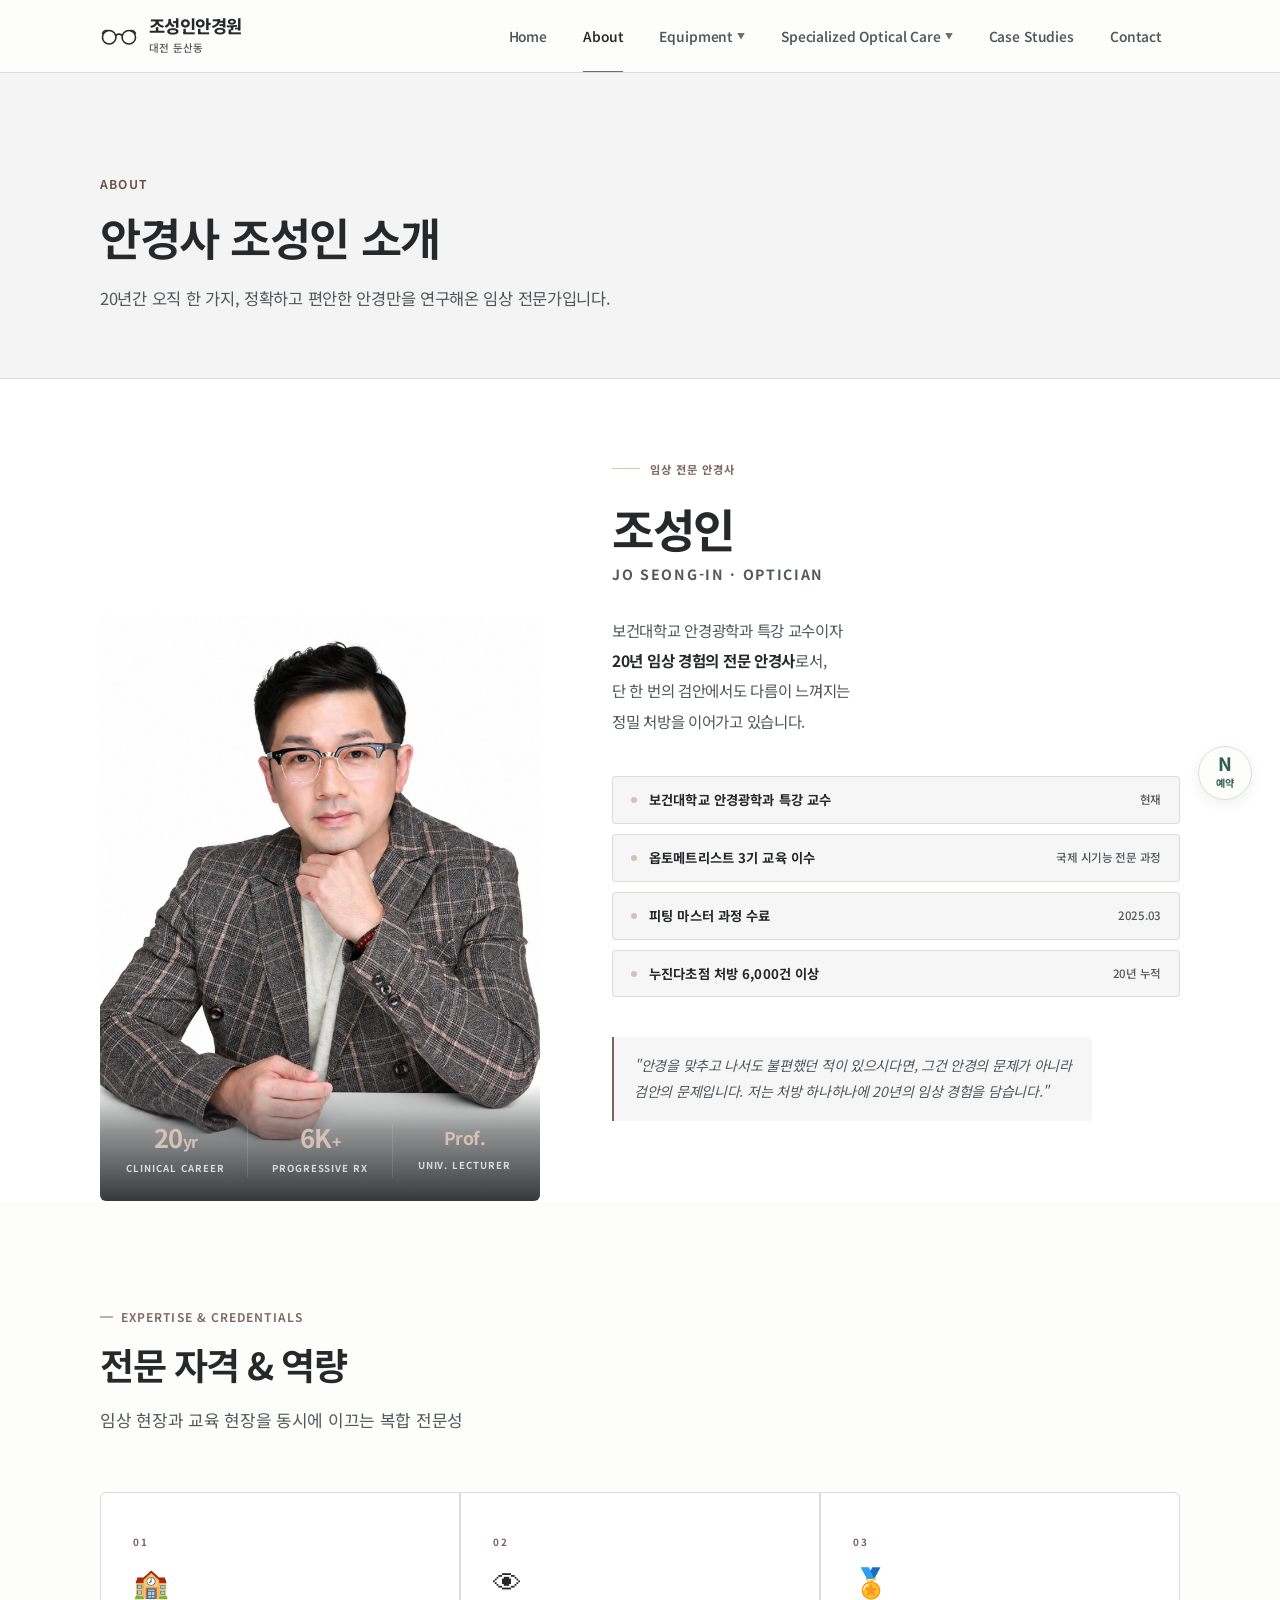
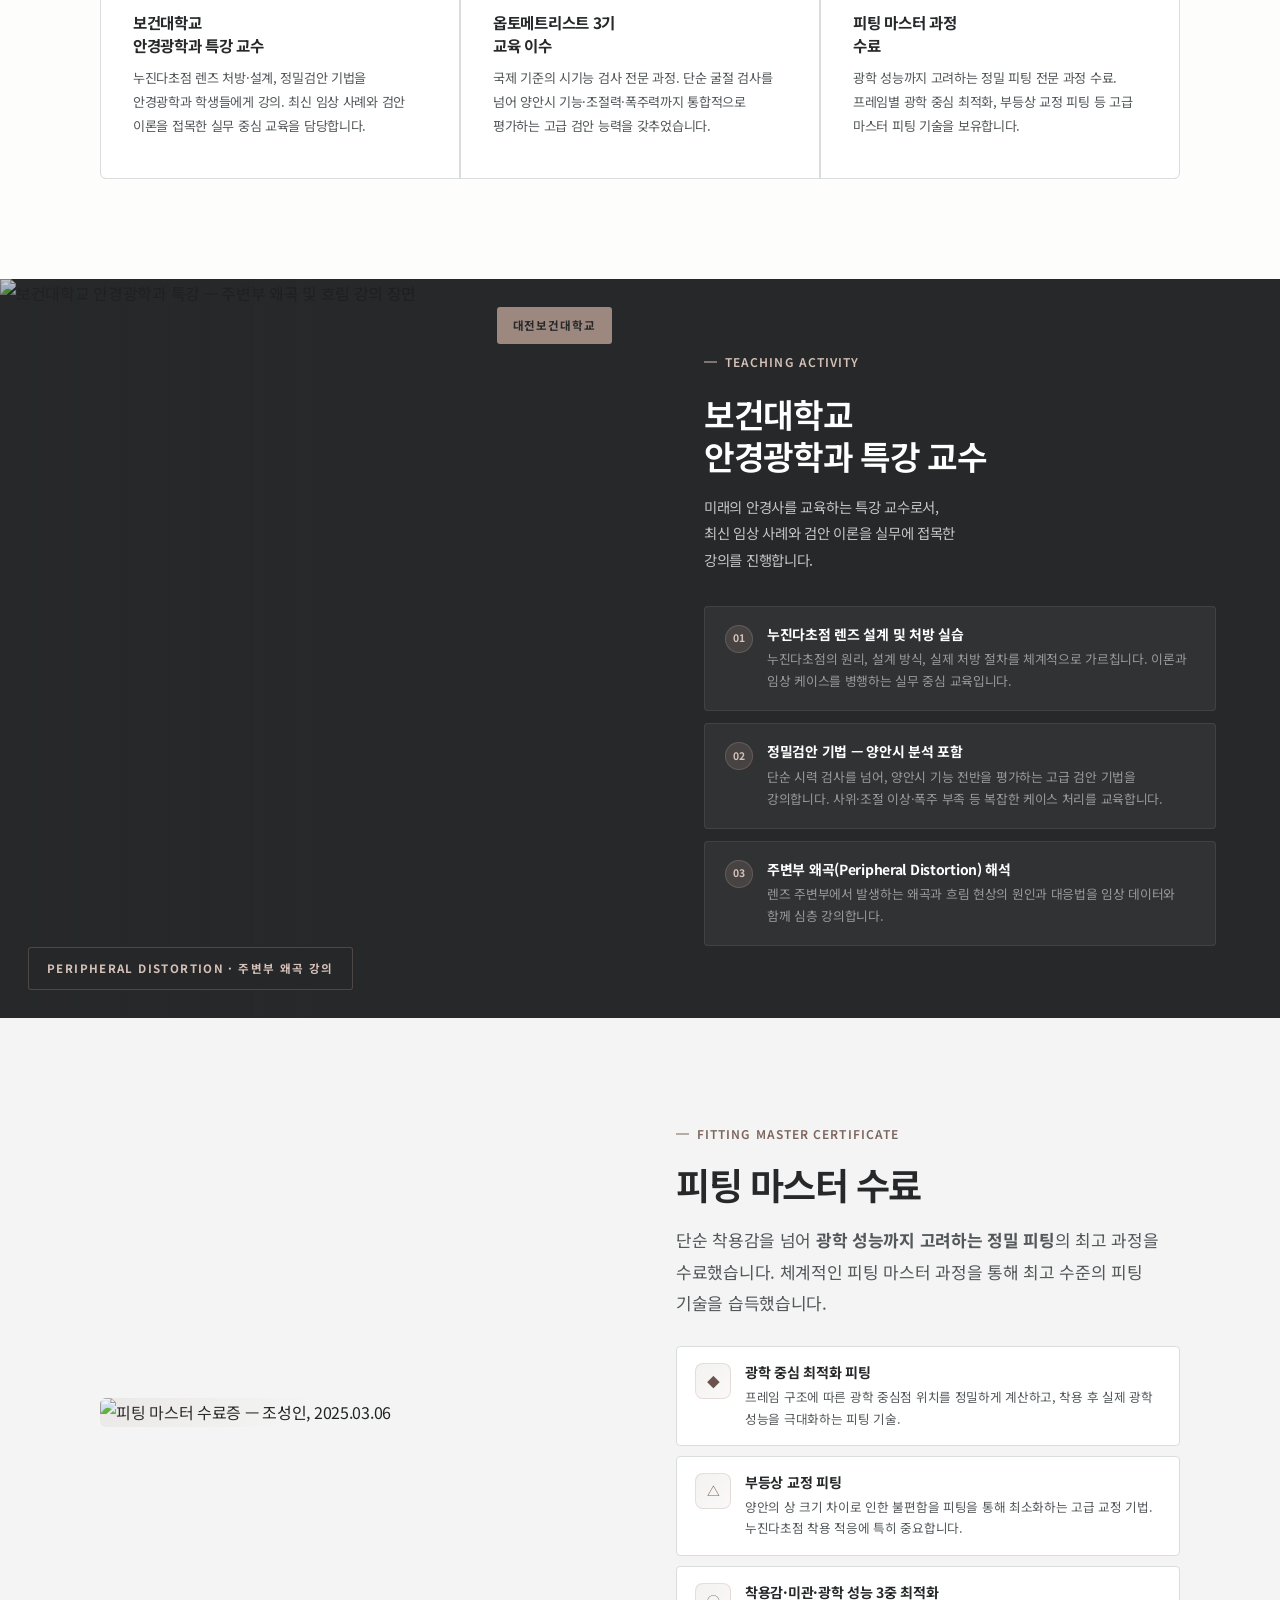
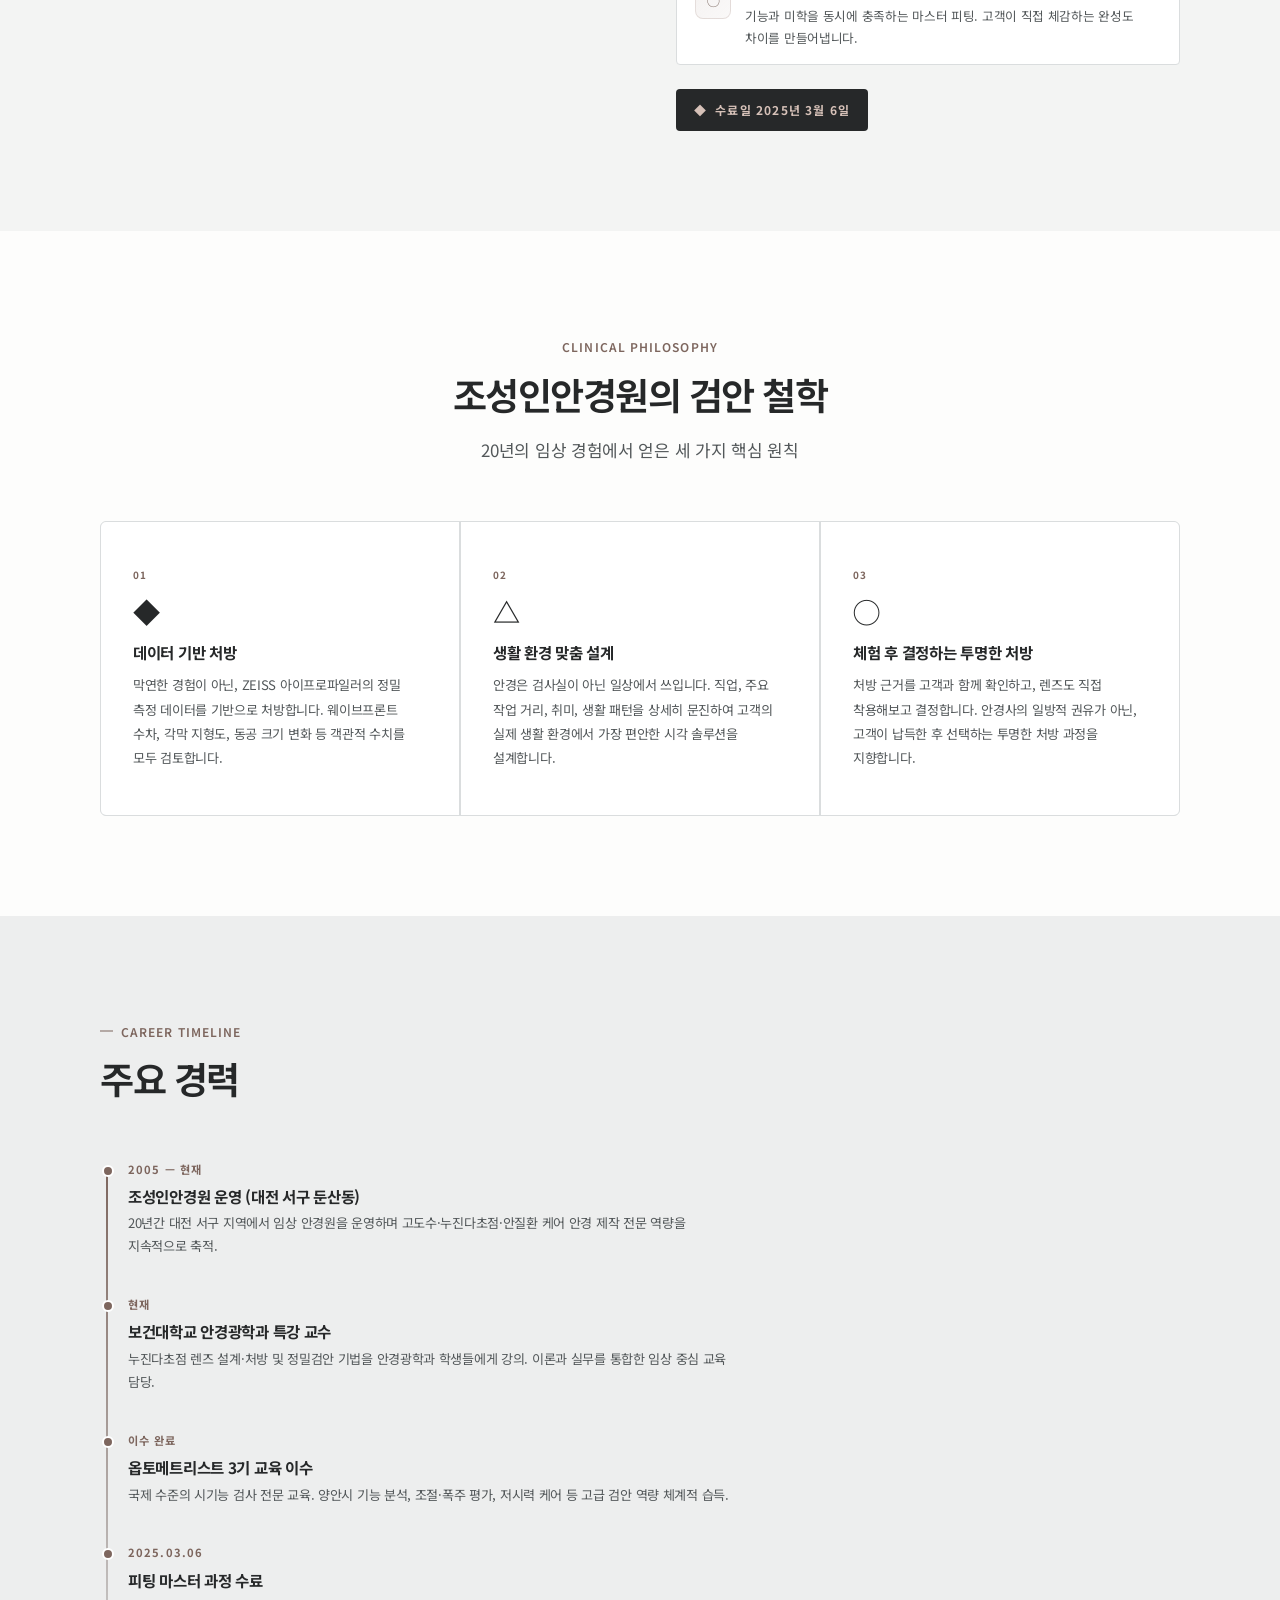
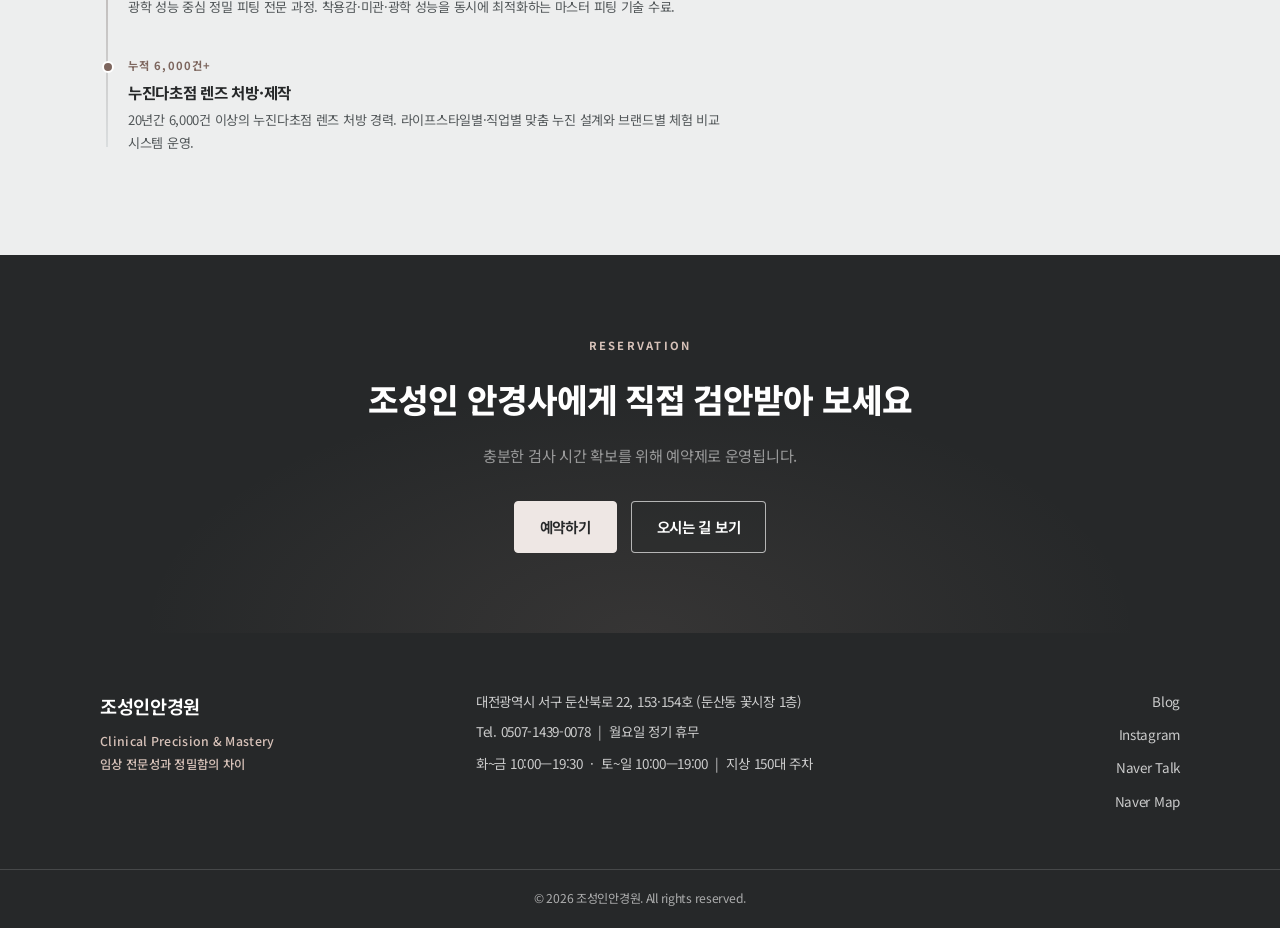
==== commit 13324ee5: "feat: 홈 배경 영상 및 공통 색상 적용" ====
--- a/about.html
+++ b/about.html
@@ -10,7 +10,7 @@
 <meta property="og:site_name" content="조성인안경원"/>
 <meta name="description" content="20년 임상 경력, 보건대학교 특강 교수, 옵토메트리스트 3기, 피팅 마스터 수료. 안경사 조성인을 소개합니다."/>
 <link rel="icon" href="favicon.ico"/>
-<link rel="stylesheet" href="css/common.css?v=20261125"/>
+<link rel="stylesheet" href="css/common.css?v=20261126-video"/>
 <style>
 
 /* ══════════════════════════════════════
@@ -69,7 +69,7 @@
 .about-hero-img-badge {
   position: absolute; z-index: 2;
   bottom: 0; left: 0; right: 0;
-  background: linear-gradient(to top, rgba(6,16,32,.92) 0%, rgba(6,16,32,.5) 60%, transparent 100%);
+  background: linear-gradient(to top, rgb(var(--ink-rgb) / .92) 0%, rgb(var(--ink-rgb) / .5) 60%, transparent 100%);
   padding: 40px 24px 24px;
   display: flex; gap: 20px;
 }
@@ -136,15 +136,15 @@
 .about-cred-chip {
   display: inline-flex; align-items: center; gap: 12px;
   padding: 11px 18px;
-  background: rgba(11,31,58,.04);
-  border: 1px solid rgba(184,147,100,.28);
+  background: rgb(var(--ink-rgb) / .04);
+  border: 1px solid rgb(var(--accent-rgb) / .28);
   border-radius: 4px;
   transition: background .25s, border-color .25s;
   cursor: default;
 }
 .about-cred-chip:hover {
-  background: rgba(184,147,100,.08);
-  border-color: rgba(184,147,100,.5);
+  background: rgb(var(--accent-rgb) / .08);
+  border-color: rgb(var(--accent-rgb) / .5);
 }
 .about-cred-chip-dot {
   width: 6px; height: 6px; border-radius: 50%;
@@ -163,7 +163,7 @@
 .about-hero-quote {
   border-left: 2px solid var(--gold);
   padding: 16px 20px;
-  background: rgba(11,31,58,.04);
+  background: rgb(var(--ink-rgb) / .04);
   border-radius: 0 var(--r) var(--r) 0;
   max-width: 480px;
 }
@@ -235,20 +235,20 @@
   position: absolute; inset: 0;
   background: linear-gradient(
     to right,
-    rgba(6,16,32,.18) 0%,
+    rgb(var(--ink-rgb) / .18) 0%,
     transparent 50%
   ),
   linear-gradient(
     to top,
-    rgba(6,16,32,.72) 0%,
+    rgb(var(--ink-rgb) / .72) 0%,
     transparent 45%
   );
 }
 /* 강의 주제 태그 — 사진 하단 오버레이 */
 .lecture-feature-tag {
   position: absolute; bottom: 28px; left: 28px;
-  background: rgba(6,16,32,.82);
-  border: 1px solid rgba(184,147,100,.3);
+  background: rgb(var(--ink-rgb) / .82);
+  border: 1px solid rgb(var(--accent-rgb) / .3);
   border-radius: 3px;
   padding: 10px 18px;
   color: var(--gold-l);
@@ -259,7 +259,7 @@
 /* 수강생 수 배지 */
 .lecture-feature-count {
   position: absolute; top: 28px; right: 28px;
-  background: rgba(184,147,100,.9);
+  background: rgb(var(--accent-rgb) / .9);
   border-radius: 3px;
   padding: 8px 16px;
   color: var(--navy);
@@ -292,13 +292,13 @@
   transition: background .25s, border-color .25s;
 }
 .lpt:hover {
-  background: rgba(184,147,100,.1);
-  border-color: rgba(184,147,100,.3);
+  background: rgb(var(--accent-rgb) / .1);
+  border-color: rgb(var(--accent-rgb) / .3);
 }
 .lpt-mark {
   width: 28px; height: 28px; border-radius: 50%;
-  background: rgba(184,147,100,.18);
-  border: 1px solid rgba(184,147,100,.3);
+  background: rgb(var(--accent-rgb) / .18);
+  border: 1px solid rgb(var(--accent-rgb) / .3);
   display: flex; align-items: center; justify-content: center;
   flex-shrink: 0;
   font-size: .65rem; font-weight: 700;
@@ -349,7 +349,7 @@
   position: absolute; inset: 0; z-index: 1;
   background: linear-gradient(
     135deg,
-    rgba(184,147,100,.12) 0%,
+    rgb(var(--accent-rgb) / .12) 0%,
     transparent 40%
   );
   pointer-events: none;
@@ -359,7 +359,7 @@
   position: absolute; z-index: 2;
   bottom: -18px; right: 28px;
   background: var(--navy);
-  border: 1px solid rgba(184,147,100,.35);
+  border: 1px solid rgb(var(--accent-rgb) / .35);
   border-radius: var(--r);
   padding: 14px 22px;
 
@@ -409,8 +409,8 @@
 }
 .cert-item-mark {
   width: 36px; height: 36px;
-  background: linear-gradient(135deg, rgba(184,147,100,.12) 0%, rgba(184,147,100,.06) 100%);
-  border: 1px solid rgba(184,147,100,.25);
+  background: linear-gradient(135deg, rgb(var(--accent-rgb) / .12) 0%, rgb(var(--accent-rgb) / .06) 100%);
+  border: 1px solid rgb(var(--accent-rgb) / .25);
   border-radius: 8px;
   display: flex; align-items: center; justify-content: center;
   flex-shrink: 0;
@@ -862,7 +862,7 @@
      CTA
 ══════════════════════════════════════ -->
 <div style="background:var(--navy);padding:80px 0;text-align:center;position:relative;overflow:hidden;">
-  <div style="position:absolute;inset:0;background:radial-gradient(ellipse 60% 100% at 50% 100%,rgba(184,147,100,.12) 0%,transparent 65%);pointer-events:none;"></div>
+  <div style="position:absolute;inset:0;background:radial-gradient(ellipse 60% 100% at 50% 100%,rgb(var(--accent-rgb) / .12) 0%,transparent 65%);pointer-events:none;"></div>
   <div class="wrap rv" style="position:relative;z-index:1;">
     <p style="font-size:.7rem;font-weight:700;letter-spacing:.2em;color:var(--gold-l);margin-bottom:14px;text-transform:uppercase;">Reservation</p>
     <h2 style="font-size:clamp(1.6rem,2.6vw,2.4rem);font-weight:800;color:#fff;letter-spacing:-.028em;margin-bottom:12px;word-break:keep-all;">조성인 안경사에게 직접 검안받아 보세요</h2>
@@ -875,6 +875,6 @@
 </div>
 
 <script src="js/components.js?v=20261125"></script>
-<script src="js/common.js?v=20261125"></script>
+<script src="js/common.js?v=20261125-motion"></script>
 </body>
 </html>
--- a/css/common.css
+++ b/css/common.css
@@ -5,33 +5,38 @@
 @import url('https://fonts.googleapis.com/css2?family=Noto+Sans+KR:wght@400..900&display=swap');
 
 :root {
-  --navy:      #192932;
-  --navy-2:    #2b414b;
-  --navy-3:    #38535b;
-  --gold:      #866744;
-  --gold-l:    #d9c09b;
-  --gold-d:    #6e5338;
-  --white:     #fffefa;
-  --off:       #f7f5ef;
-  --g50:       #f1eee7;
-  --g100:      #e9e4db;
-  --g200:      #d8d2c8;
-  --g400:      #6c6d66;
-  --g600:      #535c5c;
-  --g800:      #344148;
-  --text:      #202c31;
-  --sub:       #505956;
-  --bdr:       #dedbd2;
+  --navy:      #262829;
+  --navy-2:    #34383b;
+  --navy-3:    #464c50;
+  --gold:      #7d665e;
+  --gold-l:    #d6c1b8;
+  --gold-d:    #69534b;
+  --white:     #fdfdfc;
+  --off:       #f3f4f3;
+  --g50:       #edeeee;
+  --g100:      #e4e6e6;
+  --g200:      #d5d8d9;
+  --g400:      #6c7072;
+  --g600:      #52565a;
+  --g800:      #3c4144;
+  --text:      #262829;
+  --sub:       #53585a;
+  --bdr:       #daddde;
+  --ink-rgb:   38 40 41;
+  --paper-rgb: 253 253 252;
+  --accent-rgb: 170 147 138;
   --nav-h:     72px;
   --ticker-h:  40px;
   --r:         4px;
   --rl:        6px;
   --sh-s:      none;
-  --sh-m:      0 4px 14px rgba(25,41,50,.07);
-  --sh-l:      0 12px 32px rgba(25,41,50,.12);
-  --booking:   #176044;
+  --sh-m:      0 4px 14px rgb(var(--ink-rgb) / .07);
+  --sh-l:      0 12px 32px rgb(var(--ink-rgb) / .12);
+  --booking:   #315d50;
+  --booking-hover: #25493f;
   --font:      'Noto Sans KR', 'Apple SD Gothic Neo', 'Malgun Gothic', '맑은 고딕', sans-serif;
   --tr:        color .18s ease, background-color .18s ease, border-color .18s ease, opacity .18s ease;
+  --arrive:    cubic-bezier(.22,1,.36,1);
   /* 여백 */
   --max-w:     1200px;
   --px:        60px;
@@ -63,7 +68,7 @@
 ul { list-style: none; }
 button { cursor: pointer; border: none; background: none; font-family: var(--font); }
 a:focus-visible, button:focus-visible, [tabindex]:focus-visible {
-  outline: 2px solid #4c8775;
+  outline: 2px solid #557d72;
   outline-offset: 4px;
 }
 strong { font-weight: 700; }
@@ -157,11 +162,11 @@
 }
 .btn-navy { background: var(--navy); color: #fff; }
 .btn-navy:hover { background: var(--navy-2); }
-.btn-gold { background: #f2e9db; color: var(--navy); border-color: #f2e9db; }
-.btn-gold:hover { background: #e6d7bf; border-color: #e6d7bf; }
+.btn-gold { background: #eee7e4; color: var(--navy); border-color: #eee7e4; }
+.btn-gold:hover { background: #e3d7d2; border-color: #e3d7d2; }
 .btn-outline { background: transparent; color: var(--navy); border-color: var(--navy); }
 .btn-outline:hover { background: var(--navy); color: #fff; }
-.btn-outline-lt { background: rgba(16,25,30,.25); color: #fff; border-color: rgba(255,255,255,.65); }
+.btn-outline-lt { background: rgb(var(--ink-rgb) / .25); color: #fff; border-color: rgba(255,255,255,.65); }
 .btn-outline-lt:hover { background: rgba(255,255,255,.14); border-color: #fff; }
 .btn-white { background: #fff; color: var(--navy); }
 .btn-white:hover { background: var(--off); }
@@ -358,7 +363,7 @@
 }
 .drawer-cta:hover { background: var(--navy-2); }
 .drawer-bd {
-  position: fixed; inset: 0; background: rgba(11,31,58,.5);
+  position: fixed; inset: 0; background: rgb(var(--ink-rgb) / .5);
   z-index: 1099; opacity: 0; visibility: hidden;
   transition: opacity .24s ease, visibility .24s;
 }
@@ -452,7 +457,7 @@
 ================================================================ */
 .modal {
   position: fixed; inset: 0; z-index: 1200;
-  background: rgba(25,41,50,.62);
+  background: rgb(var(--ink-rgb) / .62);
   display: flex; align-items: center; justify-content: center;
   padding: 24px; opacity: 0; visibility: hidden; transition: opacity .18s ease, visibility 0s .18s;
 }
@@ -555,7 +560,64 @@
   .modal-box { padding: 32px 20px; }
 }
 
+/* Pointer styles use the native cursor hotspot and do not need JavaScript. */
+@media (hover: hover) and (pointer: fine) {
+  body {
+    cursor: url("data:image/svg+xml,%3Csvg xmlns='http://www.w3.org/2000/svg' width='24' height='26' viewBox='0 0 24 26'%3E%3Cpath d='M3 3v18l5-4.4 4.1 6.7 3-1.8-4.1-6.6 6.8-1.2L3 3Z' fill='%23262829' stroke='%23f5f5f3' stroke-width='1.6' stroke-linejoin='round'/%3E%3C/svg%3E") 3 3, auto;
+  }
+  body :is(a[href], button:not(:disabled), [role="button"], summary) {
+    cursor: url("data:image/svg+xml,%3Csvg xmlns='http://www.w3.org/2000/svg' width='26' height='28' viewBox='0 0 26 28'%3E%3Cpath d='M9 14V4a1.8 1.8 0 0 1 3.6 0v7.1l1.1-.7a1.7 1.7 0 0 1 2.5.9l.6-.3a1.7 1.7 0 0 1 2.3 1.15l.3-.1a1.8 1.8 0 0 1 2.2 1.8v3.9c0 2.3-.9 3.9-2.6 5.8v1.5h-7.6v-1.6l-5.8-7a1.7 1.7 0 0 1 2.45-2.35L9 15.5Z' fill='%23262829' stroke='%23f5f5f3' stroke-width='1.6' stroke-linecap='round' stroke-linejoin='round'/%3E%3C/svg%3E") 9 3, pointer;
+  }
+  :is(input:not([type]), input[type="text"], input[type="email"], input[type="search"], input[type="tel"], input[type="url"], input[type="password"], textarea, [contenteditable]:not([contenteditable="false"])) { cursor: text; }
+}
+
+@media screen and (prefers-reduced-motion: no-preference) {
+  .reveal-pending:not(:focus-within) { opacity: 0; }
+  .reveal-in:not(:focus-within) { animation: content-arrive .64s var(--arrive) var(--delay, 0s) backwards; }
+  .reveal-in.d1 { --delay: .05s; }
+  .reveal-in.d2 { --delay: .1s; }
+  .reveal-in.d3 { --delay: .15s; }
+  .reveal-in:is(.d4, .d5) { --delay: .2s; }
+
+  :is(.hero-text-box, .page-hero-inner, .eq-hero-inner, .svc-hero-inner) > :not(:focus-within) {
+    animation: content-arrive .76s var(--arrive) var(--delay, 0s) backwards;
+  }
+  :is(.hero-text-box, .page-hero-inner, .eq-hero-inner, .svc-hero-inner) > :nth-child(2) { --delay: .08s; }
+  :is(.hero-text-box, .page-hero-inner, .eq-hero-inner, .svc-hero-inner) > :nth-child(3) { --delay: .15s; }
+  .hero-text-box > :nth-child(4) { --delay: .22s; }
+
+  @keyframes content-arrive {
+    from { opacity: 0; translate: var(--arrive-x, 0px) var(--arrive-y, 16px); }
+    to { opacity: 1; translate: none; }
+  }
+
+  @media (min-width: 961px) {
+    .reveal-in.sr-left { --arrive-x: -14px; --arrive-y: 0px; }
+    .reveal-in.sr-right { --arrive-x: 14px; --arrive-y: 0px; }
+  }
+
+  .nav-dropdown { transform: translateY(5px); transition: opacity .2s ease, transform .26s var(--arrive), visibility .2s; }
+  .nav-item:is(:hover, :focus-within) .nav-dropdown { transform: none; }
+
+  body :is(.btn, .btn-naver, .sticky-bar-btn, .float-main, .drawer-cta, .svc-ov-card, .map-overlay-btn) {
+    transition: var(--tr), transform .26s var(--arrive), box-shadow .26s var(--arrive);
+  }
+  @media (hover: hover) and (pointer: fine) {
+    :is(.btn, .btn-naver, .sticky-bar-btn, .float-main, .drawer-cta, .svc-ov-card, .map-overlay-btn):hover {
+      transform: translateY(-2px);
+      box-shadow: var(--sh-m);
+    }
+    :is(.intro-card-h-arrow, .case-card-link) { transition: transform .26s var(--arrive); }
+    .intro-card-h:hover .intro-card-h-arrow,
+    .case-card:hover .case-card-link { transform: translateX(4px); }
+  }
+  :is(.btn, .btn-naver, .sticky-bar-btn, .float-main, .drawer-cta, .map-overlay-btn):active {
+    transform: scale(.98);
+    box-shadow: none;
+  }
+}
+
 @media (prefers-reduced-motion: reduce) {
   html { scroll-behavior: auto; }
-  .drawer, .drawer-bd, .sticky-bar, .nav-dropdown, .modal { transition: none; }
-}
+  .drawer, .drawer-bd, .sticky-bar, .nav-dropdown, .modal, .nav-link::after, .nav-arrow, .hamburger span { transition: none; }
+}
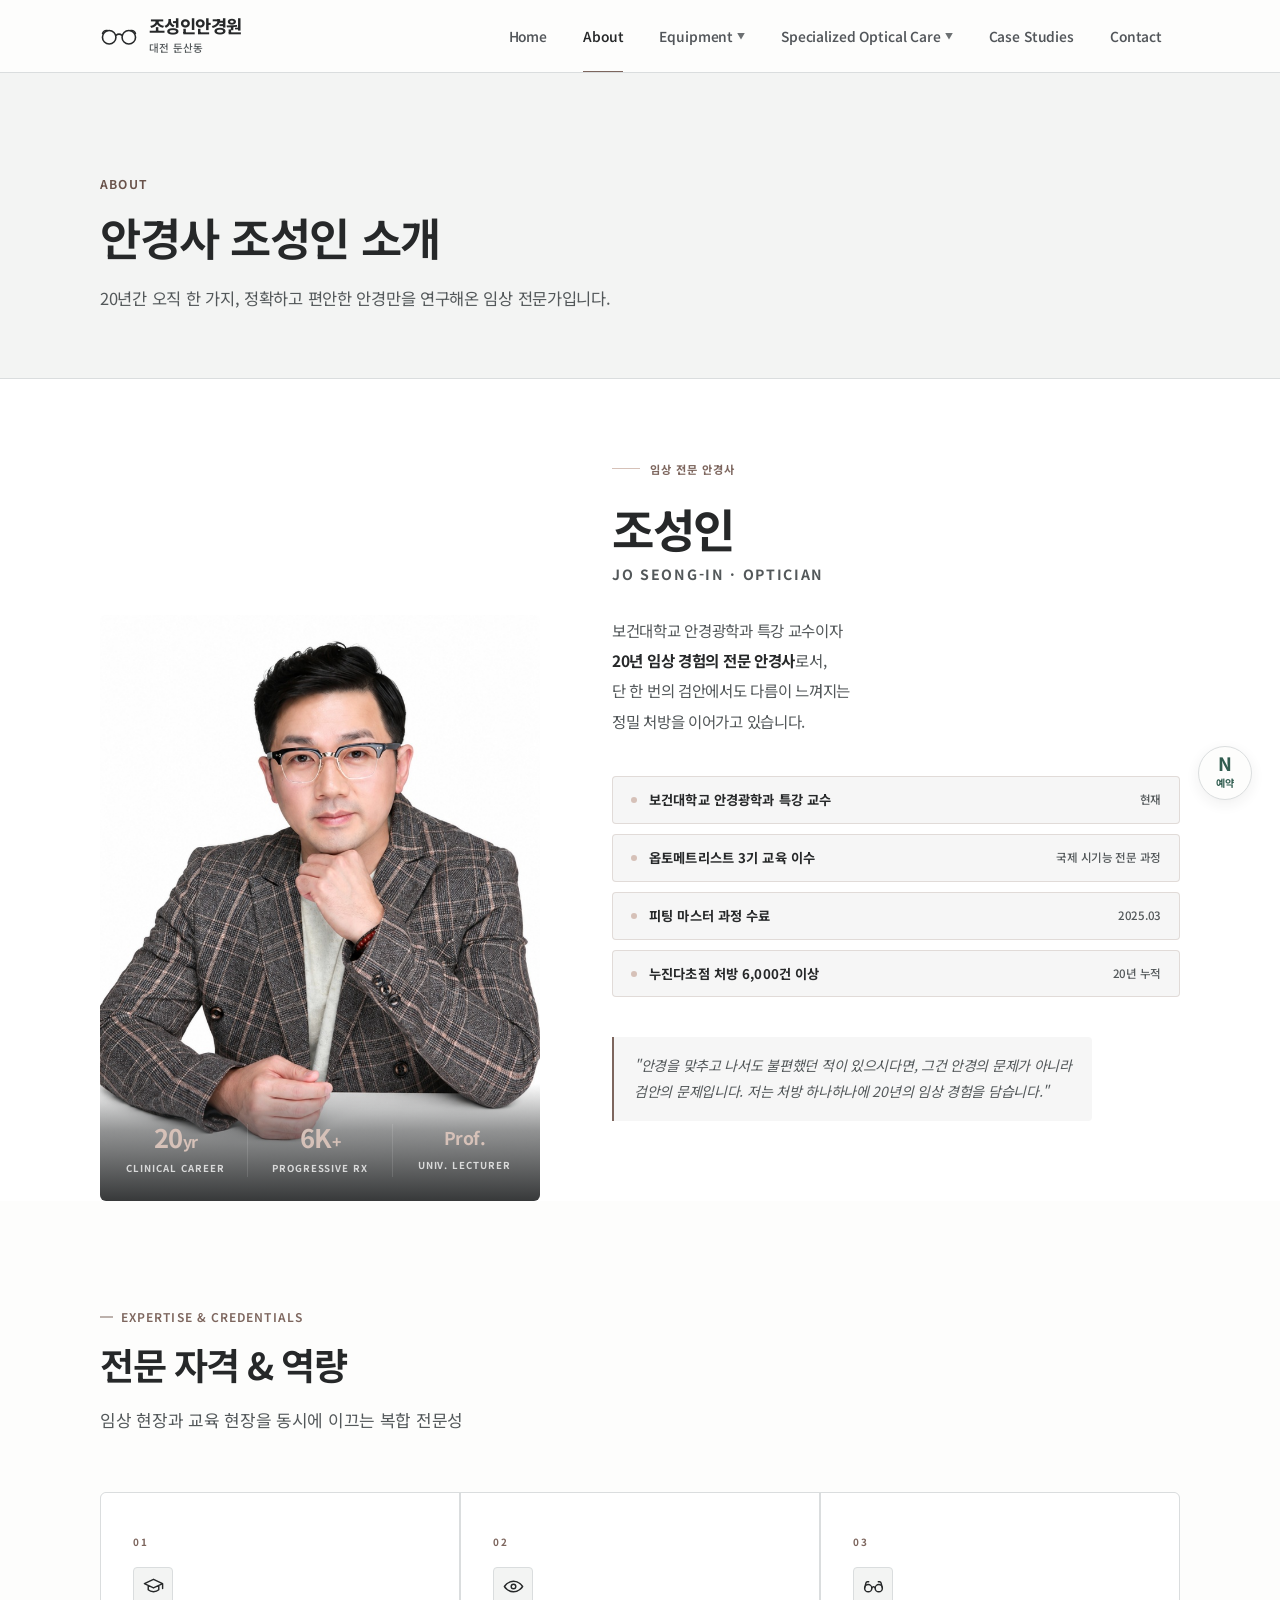
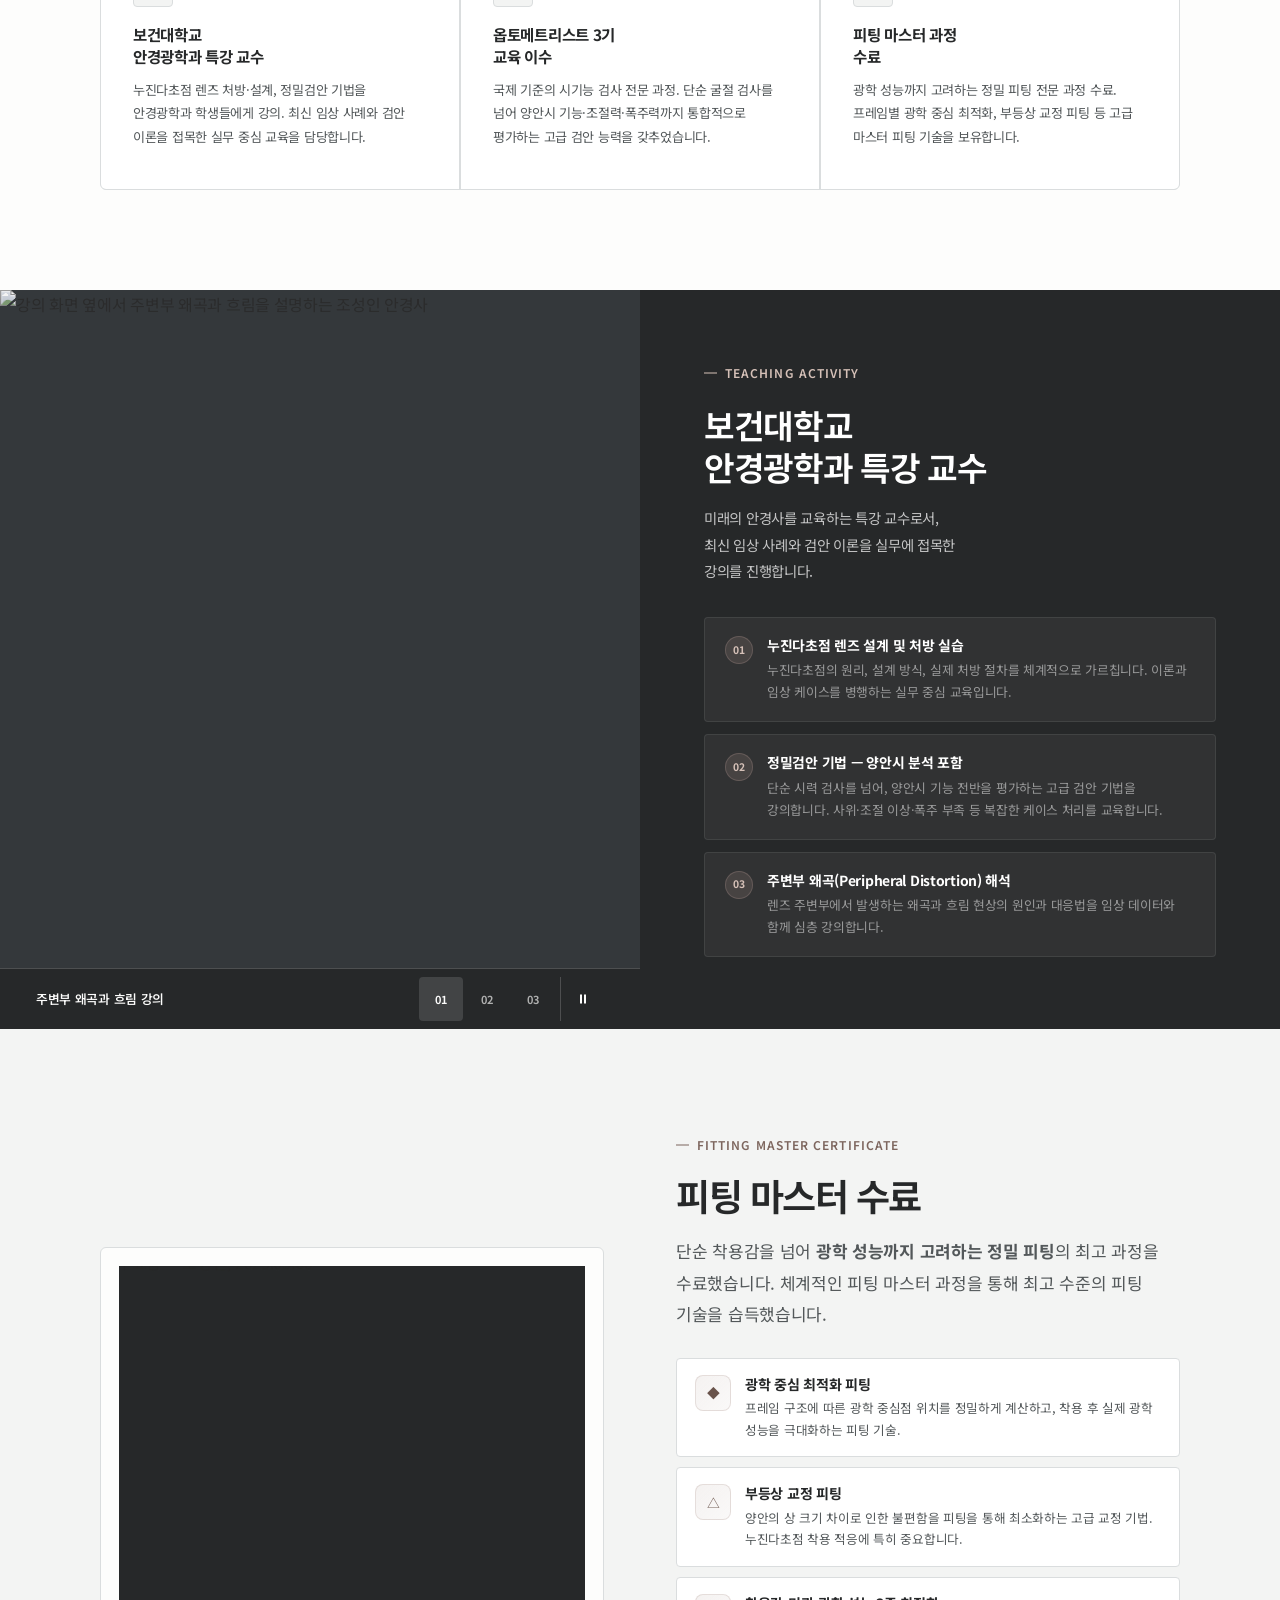
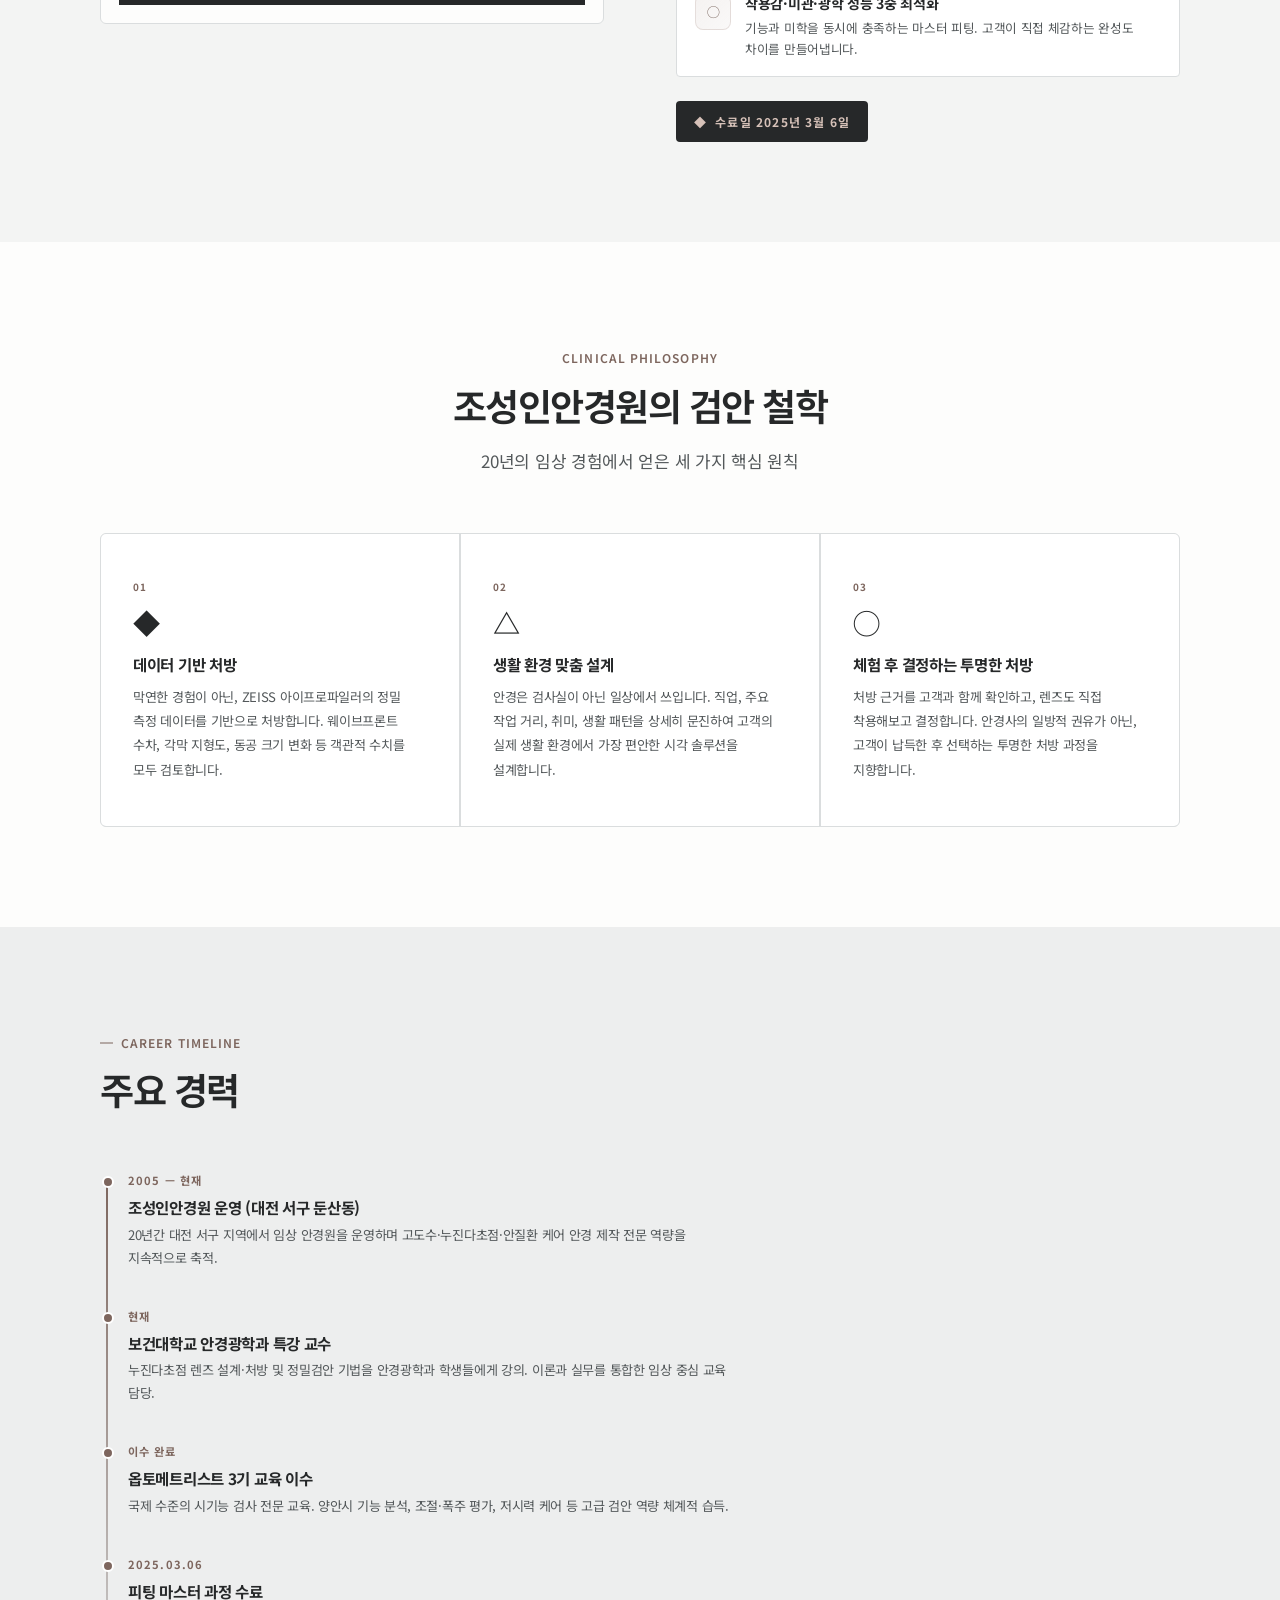
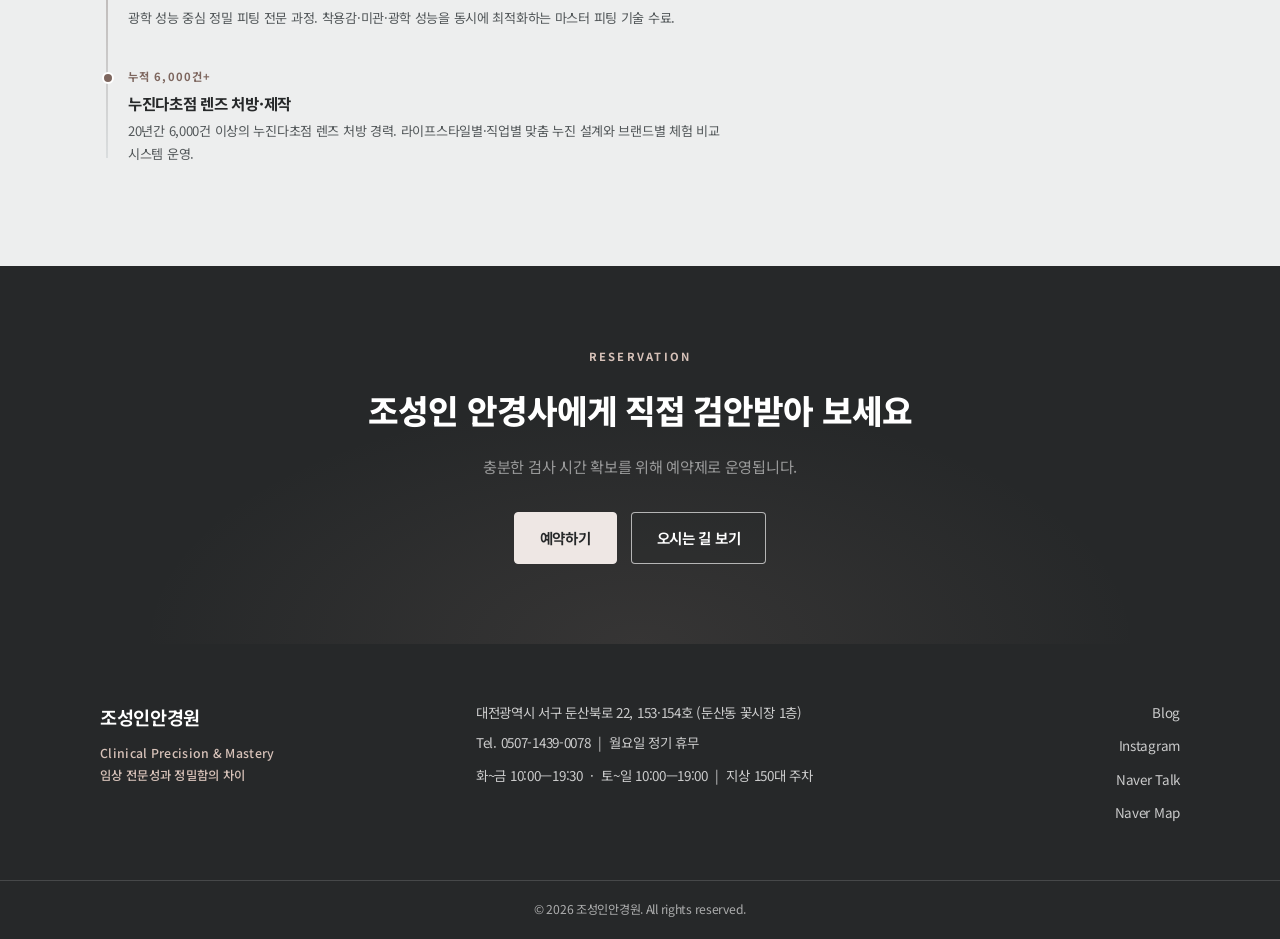
==== commit a9d4c4e9: "feat: 홈 영상과 About 강의·수료증 화면 개선" ====
--- a/about.html
+++ b/about.html
@@ -197,8 +197,18 @@
   letter-spacing: .16em; margin-bottom: 16px; display: block;
 }
 .cred-card-icon {
-  font-size: 1.8rem; display: block; margin-bottom: 16px;
-  line-height: 1;
+  width: 40px; height: 40px;
+  display: grid; place-items: center;
+  margin-bottom: 16px;
+  background: var(--off);
+  border: 1px solid var(--bdr);
+  border-radius: var(--r);
+  color: var(--navy);
+}
+.cred-card-icon svg {
+  width: 23px; height: 23px;
+  fill: none; stroke: currentColor; stroke-width: 1.5;
+  stroke-linecap: round; stroke-linejoin: round;
 }
 .cred-card h3 {
   font-size: .97rem; font-weight: 700; color: var(--navy);
@@ -217,54 +227,89 @@
   grid-template-columns: 1fr 1fr;
   min-height: 580px;
   overflow: hidden;
+  scroll-margin-top: var(--nav-h);
 }
 .lecture-feature-visual {
+  display: grid;
+  grid-template-rows: 1fr auto;
+  min-width: 0;
+  background: var(--navy-2);
+}
+.lecture-frames {
   position: relative;
   overflow: hidden;
-}
-.lecture-feature-visual img {
+  isolation: isolate;
+  min-height: 0;
+}
+.lecture-slide {
+  position: absolute;
+  inset: 0;
   width: 100%; height: 100%;
   object-fit: cover;
-  object-position: 60% center;
-  display: block;
-  transition: transform 1.2s var(--ease-in-out-quart);
-  filter: brightness(.9) contrast(1.05);
-}
-
-.lecture-feature-ov {
-  position: absolute; inset: 0;
-  background: linear-gradient(
-    to right,
-    rgb(var(--ink-rgb) / .18) 0%,
-    transparent 50%
-  ),
-  linear-gradient(
-    to top,
-    rgb(var(--ink-rgb) / .72) 0%,
-    transparent 45%
-  );
-}
-/* 강의 주제 태그 — 사진 하단 오버레이 */
-.lecture-feature-tag {
-  position: absolute; bottom: 28px; left: 28px;
-  background: rgb(var(--ink-rgb) / .82);
-  border: 1px solid rgb(var(--accent-rgb) / .3);
-  border-radius: 3px;
-  padding: 10px 18px;
-  color: var(--gold-l);
-  font-size: .72rem; font-weight: 700; letter-spacing: .12em;
-  text-transform: uppercase;
-  z-index: 2;
-}
-/* 수강생 수 배지 */
-.lecture-feature-count {
-  position: absolute; top: 28px; right: 28px;
-  background: rgb(var(--accent-rgb) / .9);
-  border-radius: 3px;
-  padding: 8px 16px;
-  color: var(--navy);
-  font-size: .72rem; font-weight: 700; letter-spacing: .08em;
-  z-index: 2;
+  object-position: var(--lecture-position, 60% center);
+  filter: saturate(.36) contrast(.95) brightness(.98);
+  transform-origin: var(--lecture-position, 60% center);
+  opacity: 0;
+}
+.lecture-slide--progressive { --lecture-position: 75% 40%; }
+.lecture-slide--classroom { --lecture-position: 69% 40%; }
+.lecture-slide.is-previous { z-index: 1; opacity: 1; }
+.lecture-slide.is-current { z-index: 2; opacity: 1; }
+
+@media (prefers-reduced-motion: no-preference) {
+  .lecture-feature-visual.is-in-view .lecture-slide.is-current {
+    animation: lecture-photo-drift 8s ease-out both;
+  }
+  .lecture-frames.has-previous .lecture-slide.is-current {
+    animation: lecture-photo-fade 1s ease-in-out both, lecture-photo-drift 8s ease-out both;
+  }
+}
+@keyframes lecture-photo-fade {
+  from { opacity: 0; }
+  to { opacity: 1; }
+}
+@keyframes lecture-photo-drift {
+  from { transform: scale(1.035); }
+  to { transform: scale(1); }
+}
+
+.lecture-gallery-footer {
+  display: flex; align-items: center; justify-content: space-between;
+  gap: 12px; padding: 8px clamp(16px, 2.8vw, 40px);
+  border-top: 1px solid rgb(var(--paper-rgb) / .18);
+  background: var(--navy);
+}
+.lecture-caption {
+  font-size: .8rem; font-weight: 550; line-height: 1.45;
+  color: var(--white); word-break: keep-all;
+}
+.lecture-gallery-actions { display: flex; align-items: center; flex-shrink: 0; gap: 2px; }
+.lecture-gallery-actions[hidden] { display: none; }
+.lecture-gallery-actions button {
+  width: 44px; height: 44px;
+  display: grid; place-items: center;
+  border: 0; border-radius: var(--r);
+  background: transparent; color: rgb(var(--paper-rgb) / .64);
+  font: 650 .69rem var(--font);
+  font-variant-numeric: tabular-nums;
+  cursor: pointer;
+}
+.lecture-gallery-actions button:hover { background: rgb(var(--paper-rgb) / .08); color: var(--white); }
+.lecture-gallery-actions button:focus-visible { outline: 1px solid var(--gold-l); outline-offset: -2px; }
+.lecture-gallery-actions .lecture-gallery-index[aria-current="true"] {
+  background: rgb(var(--paper-rgb) / .13);
+  color: var(--white);
+}
+.lecture-gallery-actions .lecture-gallery-toggle {
+  margin-left: 3px;
+  border-left: 1px solid rgb(var(--paper-rgb) / .18);
+  border-radius: 0 var(--r) var(--r) 0;
+  color: var(--white);
+}
+.lecture-gallery-toggle svg { width: 16px; height: 16px; fill: currentColor; }
+.lecture-gallery-toggle[aria-pressed="true"] .lecture-play,
+.lecture-gallery-toggle[aria-pressed="false"] .lecture-pause {
+  display: none;
 }
 
 .lecture-feature-body {
@@ -324,35 +369,32 @@
   grid-template-columns: 1fr 1fr;
   gap: 72px;
   align-items: center;
+  scroll-margin-top: calc(var(--nav-h) + 16px);
 }
 /* 수료증 사진 프레임 */
-.cert-visual {
+.cert-frame {
+  min-width: 0;
+  padding: clamp(10px, 1.5vw, 18px);
+  background: var(--white);
+  border: 1px solid var(--bdr);
+  border-radius: var(--rl);
+}
+.cert-photo {
   position: relative;
-}
-.cert-frame {
-  position: relative;
-  border-radius: var(--rl);
+  aspect-ratio: 11 / 8;
+  container-type: inline-size;
   overflow: hidden;
-
-}
-.cert-frame img {
-  width: 100%;
+  background: var(--navy);
+}
+.cert-photo img {
+  position: absolute;
+  top: 50%; left: 50%;
   display: block;
-  object-fit: cover;
-  filter: brightness(1.04) contrast(1.06) saturate(1.04);
-  transition: transform .8s var(--ease-in-out-quart);
-}
-
-/* 수료증 위 골드 장식 */
-.cert-frame::before {
-  content: '';
-  position: absolute; inset: 0; z-index: 1;
-  background: linear-gradient(
-    135deg,
-    rgb(var(--accent-rgb) / .12) 0%,
-    transparent 40%
-  );
-  pointer-events: none;
+  width: 143%; max-width: none; height: auto;
+  filter: saturate(.5) sepia(.08) brightness(.98) contrast(1.02);
+  transform: translate(-49.48%, -49.22%);
+  /* 원본 액자의 사다리꼴 원근 보정 */
+  transform: translate(-49.48%, -49.22%) perspective(200cqw) rotateX(-7.5deg) rotateY(-2.9deg) rotateZ(.07deg);
 }
 /* 발행처 배지 */
 .cert-issuer {
@@ -513,8 +555,7 @@
   .about-hero-quote { max-width: 100%; }
 
   .lecture-feature { grid-template-columns: 1fr; }
-  .lecture-feature-visual { min-height: 360px; }
-  .lecture-feature-visual img { object-position: 60% 35%; }
+  .lecture-frames { height: min(75vw, 510px); }
 
   .cert-inner { grid-template-columns: 1fr; gap: 40px; }
   .cert-issuer { bottom: -14px; right: 20px; }
@@ -633,19 +674,34 @@
     <div class="cred-cards rv">
       <div class="cred-card">
         <span class="cred-card-num">01</span>
-        <span class="cred-card-icon">&#127979;</span>
+        <span class="cred-card-icon" aria-hidden="true">
+          <svg viewBox="0 0 24 24" focusable="false">
+            <path d="M2.5 9 12 4.5 21.5 9 12 13.5 2.5 9Z M6.5 11v4.5c2.75 2.7 8.25 2.7 11 0V11 M21.5 9v5"/>
+          </svg>
+        </span>
         <h3>보건대학교<br>안경광학과 특강 교수</h3>
         <p>누진다초점 렌즈 처방·설계, 정밀검안 기법을 안경광학과 학생들에게 강의. 최신 임상 사례와 검안 이론을 접목한 실무 중심 교육을 담당합니다.</p>
       </div>
       <div class="cred-card">
         <span class="cred-card-num">02</span>
-        <span class="cred-card-icon">&#128065;</span>
+        <span class="cred-card-icon" aria-hidden="true">
+          <svg viewBox="0 0 24 24" focusable="false">
+            <path d="M2.5 12S6 6.5 12 6.5s9.5 5.5 9.5 5.5-3.5 5.5-9.5 5.5S2.5 12 2.5 12Z"/>
+            <circle cx="12" cy="12" r="2.4"/>
+          </svg>
+        </span>
         <h3>옵토메트리스트 3기<br>교육 이수</h3>
         <p>국제 기준의 시기능 검사 전문 과정. 단순 굴절 검사를 넘어 양안시 기능·조절력·폭주력까지 통합적으로 평가하는 고급 검안 능력을 갖추었습니다.</p>
       </div>
       <div class="cred-card">
         <span class="cred-card-num">03</span>
-        <span class="cred-card-icon">&#127941;</span>
+        <span class="cred-card-icon" aria-hidden="true">
+          <svg viewBox="0 0 24 24" focusable="false">
+            <circle cx="6.5" cy="13.75" r="3.75"/>
+            <circle cx="17.5" cy="13.75" r="3.75"/>
+            <path d="M10.25 13.5c.8-1.6 2.7-1.6 3.5 0 M2.75 13.5l1.4-5.3A1.5 1.5 0 0 1 5.6 7H7 M21.25 13.5l-1.4-5.3A1.5 1.5 0 0 0 18.4 7H17"/>
+          </svg>
+        </span>
         <h3>피팅 마스터 과정<br>수료</h3>
         <p>광학 성능까지 고려하는 정밀 피팅 전문 과정 수료. 프레임별 광학 중심 최적화, 부등상 교정 피팅 등 고급 마스터 피팅 기술을 보유합니다.</p>
       </div>
@@ -657,16 +713,35 @@
      §3 LECTURE — 보건대학교 특강 (풀 이미지)
 ══════════════════════════════════════ -->
 <section class="page-sec" style="padding:0; background:var(--navy);">
-  <div class="lecture-feature">
+  <div class="lecture-feature" id="teaching">
 
     <!-- 강의실 사진 -->
-    <div class="lecture-feature-visual sr sr-left">
-      <img
-        src="img/about-lecture-hall.jpg"
-        alt="보건대학교 안경광학과 특강 — 주변부 왜곡 및 흐림 강의 장면"/>
-      <div class="lecture-feature-ov"></div>
-      <div class="lecture-feature-tag">Peripheral Distortion · 주변부 왜곡 강의</div>
-      <div class="lecture-feature-count">대전보건대학교</div>
+    <div class="lecture-feature-visual sr sr-left" role="region" aria-label="대전보건대학교 특강 사진">
+      <div class="lecture-frames" id="lecture-frames">
+        <img class="lecture-slide is-current" src="img/about-lecture-hall.jpg" width="2252" height="1267"
+          alt="강의 화면 옆에서 주변부 왜곡과 흐림을 설명하는 조성인 안경사" data-caption="주변부 왜곡과 흐림 강의"
+          loading="lazy" decoding="async"/>
+        <img class="lecture-slide lecture-slide--progressive" src="img/about-lecture-progressive.webp" width="1440" height="1080"
+          alt="누진렌즈 강의 자료 앞에서 학생들에게 설명하는 조성인 안경사" data-caption="누진렌즈 설계 강의"
+          loading="lazy" decoding="async" aria-hidden="true"/>
+        <img class="lecture-slide lecture-slide--classroom" src="img/about-lecture-classroom.webp" width="1440" height="1080"
+          alt="학생들이 앉은 대전보건대학교 강의실과 강의 화면을 보는 조성인 안경사" data-caption="대전보건대학교 강의실"
+          loading="lazy" decoding="async" aria-hidden="true"/>
+      </div>
+      <div class="lecture-gallery-footer">
+        <p class="lecture-caption">주변부 왜곡과 흐림 강의</p>
+        <div class="lecture-gallery-actions" hidden>
+          <button type="button" class="lecture-gallery-index" aria-controls="lecture-frames" aria-label="주변부 왜곡과 흐림 강의 사진" aria-current="true">01</button>
+          <button type="button" class="lecture-gallery-index" aria-controls="lecture-frames" aria-label="누진렌즈 설계 강의 사진">02</button>
+          <button type="button" class="lecture-gallery-index" aria-controls="lecture-frames" aria-label="대전보건대학교 강의실 사진">03</button>
+          <button type="button" class="lecture-gallery-toggle" aria-controls="lecture-frames" aria-label="사진 자동 전환" aria-pressed="false">
+            <svg viewBox="0 0 16 16" aria-hidden="true" focusable="false">
+              <path class="lecture-play" d="M5.5 3.5 12 8l-6.5 4.5z"/>
+              <path class="lecture-pause" d="M5 3.5h2v9H5zm4 0h2v9H9z"/>
+            </svg>
+          </button>
+        </div>
+      </div>
     </div>
 
     <!-- 텍스트 -->
@@ -714,17 +789,13 @@
 ══════════════════════════════════════ -->
 <section class="page-sec cert-section">
   <div class="wrap">
-    <div class="cert-inner">
+    <div class="cert-inner" id="fitting-certificate">
 
       <!-- 수료증 사진 -->
-      <div class="rv sr-left" style="padding-bottom:24px;">
-        <div class="cert-visual">
-          <div class="cert-frame">
-            <img
-              src="img/about-certificate.jpg"
-              alt="피팅 마스터 수료증 — 조성인, 2025.03.06"/>
-          </div>
-
+      <div class="cert-frame rv sr-left">
+        <div class="cert-photo">
+          <img src="img/about-certificate.jpg" width="2415" height="1357"
+            alt="피팅 마스터 수료증 — 조성인, 2025.03.06" loading="lazy" decoding="async"/>
         </div>
       </div>
 
@@ -876,5 +947,94 @@
 
 <script src="js/components.js?v=20261125"></script>
 <script src="js/common.js?v=20261125-motion"></script>
+<script>
+(() => {
+  const gallery = document.querySelector('.lecture-feature-visual');
+  const frames = gallery.querySelector('.lecture-frames');
+  const slides = [...frames.querySelectorAll('img')];
+  const caption = gallery.querySelector('.lecture-caption');
+  const actions = gallery.querySelector('.lecture-gallery-actions');
+  const buttons = [...actions.querySelectorAll('.lecture-gallery-index')];
+  const toggle = actions.querySelector('.lecture-gallery-toggle');
+  const reducedMotion = window.matchMedia('(prefers-reduced-motion: reduce)');
+  let current = 0;
+  let previous;
+  let slideRequest = 0;
+  let timer;
+  let inView = !('IntersectionObserver' in window);
+  let rotating = !reducedMotion.matches;
+
+  async function showSlide(index) {
+    const request = ++slideRequest;
+    if (index === current) return;
+
+    const next = slides[index];
+    try {
+      await next.decode();
+    } catch {
+      return;
+    }
+    if (request !== slideRequest) return;
+
+    previous?.classList.remove('is-previous');
+    previous = slides[current];
+    previous.classList.replace('is-current', 'is-previous');
+    previous.setAttribute('aria-hidden', 'true');
+    buttons[current].removeAttribute('aria-current');
+    frames.classList.add('has-previous');
+    next.classList.add('is-current');
+    next.removeAttribute('aria-hidden');
+    buttons[index].setAttribute('aria-current', 'true');
+    caption.textContent = next.dataset.caption;
+    current = index;
+  }
+
+  function scheduleRotation() {
+    clearTimeout(timer);
+    if (!rotating || !inView || document.hidden) return;
+    timer = setTimeout(async () => {
+      await showSlide((current + 1) % slides.length);
+      scheduleRotation();
+    }, 7500);
+  }
+
+  function setRotation(enabled) {
+    rotating = enabled;
+    if (!enabled) slideRequest += 1;
+    toggle.setAttribute('aria-pressed', String(enabled));
+    caption.setAttribute('aria-live', enabled ? 'off' : 'polite');
+    scheduleRotation();
+  }
+
+  buttons.forEach((button, index) => {
+    button.addEventListener('click', () => {
+      setRotation(false);
+      showSlide(index);
+    });
+  });
+  toggle.addEventListener('click', () => setRotation(!rotating));
+  actions.addEventListener('focusin', event => {
+    if (event.target.matches(':focus-visible')) setRotation(false);
+  });
+  document.addEventListener('visibilitychange', scheduleRotation);
+  reducedMotion.addEventListener('change', event => {
+    if (event.matches) setRotation(false);
+  });
+
+  if ('IntersectionObserver' in window) {
+    const observer = new IntersectionObserver(([entry]) => {
+      inView = entry.intersectionRatio >= 0.25;
+      gallery.classList.toggle('is-in-view', inView);
+      scheduleRotation();
+    }, { threshold: 0.25 });
+    observer.observe(frames);
+  } else {
+    gallery.classList.add('is-in-view');
+  }
+
+  actions.hidden = false;
+  setRotation(rotating);
+})();
+</script>
 </body>
 </html>
